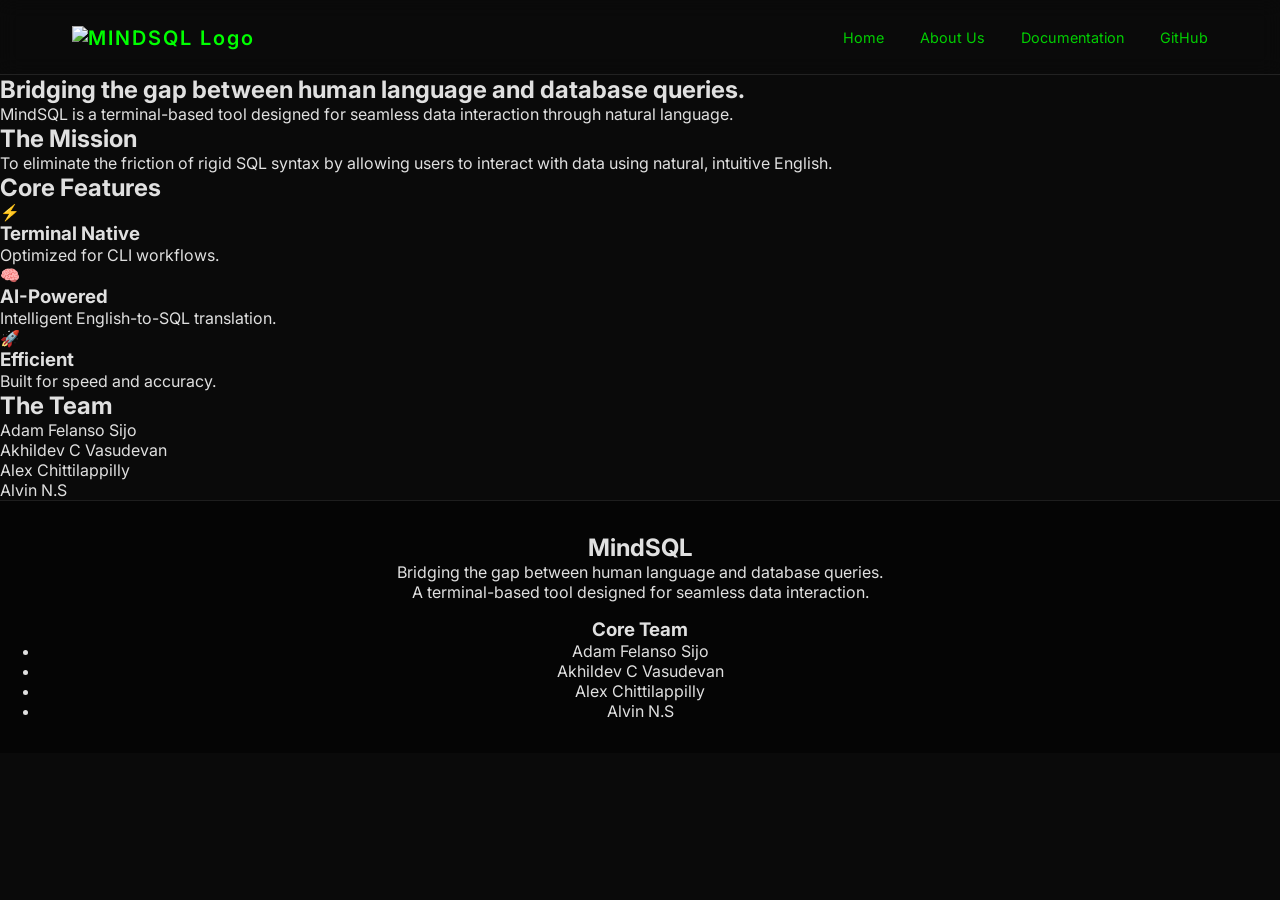
==== about.html @ 9729af62 "added new about section" ====
<!DOCTYPE html>
<html lang="en">

<head>
    <meta charset="UTF-8">
    <meta name="viewport" content="width=device-width, initial-scale=1.0">
    <title>About Us | MINDSQL</title>
    <meta name="description" content="Learn about MindSQL, the terminal-based tool designed for seamless data interaction.">
    <link rel="stylesheet" href="styles.css">
    <link href="https://fonts.googleapis.com/css2?family=Inter:wght@400;600;700&family=JetBrains+Mono:wght@400;600&display=swap"
        rel="stylesheet">
</head>

<body>
    <header class="navbar">
        <div class="nav-container">
            <a href="/" class="logo" style="text-decoration: none;">
                <img src="assets/3.png" alt="MINDSQL Logo" style="max-height: 40px; width: auto; vertical-align: middle;">
            </a>
            <nav class="nav-links">
                <a href="index.html">Home</a>
                <a href="about.html" class="active">About Us</a>
                <a href="index.html#docs">Documentation</a>
                <a href="#github">GitHub</a>
            </nav>
        </div>
    </header>

    <main class="about-page">
        <!-- Hero Section -->
        <section class="about-hero">
            <div class="container border-glow">
                <h1 class="hero-heading">Bridging the gap between <span class="highlight">human language</span> and database queries.</h1>
                <p class="hero-subtitle font-mono">
                    MindSQL is a terminal-based tool designed for seamless data interaction through natural language.
                </p>
            </div>
        </section>

        <!-- Mission Section -->
        <section class="mission-section">
            <div class="container container-sm">
                <div class="glass-card mission-card anim-delay-1">
                    <h2>The Mission</h2>
                    <p class="font-mono">
                        To eliminate the friction of rigid SQL syntax by allowing users to interact with data using natural, intuitive English.
                    </p>
                </div>
            </div>
        </section>

        <!-- Core Features Section -->
        <section class="features-section">
            <div class="container">
                <h2 class="section-title anim-delay-1">Core Features</h2>
                <div class="features-grid">
                    <div class="glass-card feature-item anim-delay-2">
                        <div class="feature-icon">⚡</div>
                        <h3>Terminal Native</h3>
                        <p class="font-mono">Optimized for CLI workflows.</p>
                    </div>
                    <div class="glass-card feature-item anim-delay-3">
                        <div class="feature-icon">🧠</div>
                        <h3>AI-Powered</h3>
                        <p class="font-mono">Intelligent English-to-SQL translation.</p>
                    </div>
                    <div class="glass-card feature-item anim-delay-4">
                        <div class="feature-icon">🚀</div>
                        <h3>Efficient</h3>
                        <p class="font-mono">Built for speed and accuracy.</p>
                    </div>
                </div>
            </div>
        </section>

        <!-- The Team Section -->
        <section class="team-section anim-delay-4">
            <div class="container container-sm">
                <h2 class="section-title text-center">The Team</h2>
                <div class="team-roster">
                    <div class="team-member">Adam Felanso Sijo</div>
                    <div class="team-member">Akhildev C Vasudevan</div>
                    <div class="team-member">Alex Chittilappilly</div>
                    <div class="team-member">Alvin N.S</div>
                </div>
            </div>
        </section>
    </main>

    <footer class="footer">
        <div class="footer-content">
            <div class="footer-brand">
                <h2 class="footer-logo">Mind<span class="text-blue">SQL</span></h2>
                <p class="footer-desc">
                    Bridging the gap between human language and database queries.<br>
                    A terminal-based tool designed for seamless data interaction.
                </p>
            </div>
            
            <div class="footer-team">
                <h3 class="team-heading">Core Team</h3>
                <ul class="team-list">
                    <li>Adam Felanso Sijo</li>
                    <li>Akhildev C Vasudevan</li>
                    <li>Alex Chittilappilly</li>
                    <li>Alvin N.S</li>
                </ul>
            </div>
        </div>
    </footer>
</body>

</html>
---- styles.css ----
:root {
    --bg-color: #0a0a0a;
    --term-bg: #000000;
    --accent-green: #00ff00;
    --text-main: #e0e0e0;
    --text-muted: #888888;
    --nav-border: rgba(255, 255, 255, 0.1);
    --font-sans: 'Inter', sans-serif;
    --font-mono: 'Fira Code', monospace;
}

* {
    margin: 0;
    padding: 0;
    box-sizing: border-box;
}

body {
    background-color: var(--bg-color);
    color: var(--text-main);
    font-family: var(--font-sans);
    display: flex;
    flex-direction: column;
    min-height: 100vh;
}

/* Navbar */
.navbar {
    border-bottom: 1px solid var(--nav-border);
    background: rgba(10, 10, 10, 0.8);
    backdrop-filter: blur(10px);
    position: sticky;
    top: 0;
    z-index: 100;
}

.nav-container {
    max-width: 1200px;
    margin: 0 auto;
    padding: 1.5rem 2rem;
    display: flex;
    justify-content: space-between;
    align-items: center;
}

.logo {
    font-weight: 600;
    font-size: 1.25rem;
    letter-spacing: 2px;
    color: var(--accent-green);
}

.nav-links a {
    color: var(--accent-green);
    text-decoration: none;
    margin-left: 2rem;
    font-size: 0.9rem;
    transition: color 0.3s ease;
    opacity: 0.8;
}

.nav-links a:hover {
    color: var(--accent-green);
    opacity: 1;
}

/* Hero & Terminal */
.hero {
    flex: 1;
    display: flex;
    justify-content: center;
    align-items: center;
    padding: 4rem 2rem;
}

.terminal-container {
    background-color: var(--term-bg);
    width: 100%;
    max-width: 900px;
    border-radius: 10px;
    box-shadow: 0 20px 50px rgba(0, 0, 0, 0.5), 0 0 0 1px var(--nav-border);
    overflow: hidden;
    display: flex;
    flex-direction: column;
    height: 600px;
}

.terminal-header {
    background-color: #1a1a1a;
    padding: 10px 15px;
    display: flex;
    gap: 8px;
    border-bottom: 1px solid #333;
}

.dot {
    width: 12px;
    height: 12px;
    border-radius: 50%;
}

.dot.red {
    background-color: #ff5f56;
}

.dot.yellow {
    background-color: #ffbd2e;
}

.dot.green {
    background-color: #27c93f;
}

.terminal-body {
    padding: 2rem;
    font-family: var(--font-mono);
    font-size: 0.9rem;
    color: var(--accent-green);
    overflow-y: auto;
    flex: 1;
    display: flex;
    flex-direction: column;
}

.ascii-art {
    color: var(--accent-green);
    margin-bottom: 2rem;
    font-weight: bold;
    text-shadow: 0 0 5px rgba(0, 255, 0, 0.3);
}

.terminal-output {
    flex: 1;
}

.terminal-output p {
    margin-bottom: 0.5rem;
    line-height: 1.5;
}

.terminal-output .accent {
    color: #fff;
    font-weight: bold;
}

.terminal-output .success {
    color: var(--accent-green);
    font-weight: bold;
    text-shadow: 0 0 8px rgba(0, 255, 0, 0.8);
}

.terminal-output .system {
    color: #888;
}

.terminal-input-line {
    display: flex;
    align-items: center;
    margin-top: 1rem;
}

.prompt {
    color: var(--accent-green);
    margin-right: 10px;
    white-space: nowrap;
}

#terminal-input {
    background: transparent;
    border: none;
    color: var(--text-main);
    font-family: var(--font-mono);
    font-size: 0.9rem;
    flex: 1;
    outline: none;
    width: 100%;
}

/* Footer */
.footer {
    border-top: 1px solid var(--nav-border);
    padding: 2rem;
    text-align: center;
    background: #050505;
}

.footer-content {
    max-width: 1200px;
    margin: 0 auto;
    display: flex;
    flex-direction: column;
    gap: 1rem;
}

.footer-content a {
    color: var(--text-muted);
    text-decoration: none;
    transition: color 0.3s ease;
}

.footer-content a:hover {
    color: var(--text-main);
}

.social-links {
    display: flex;
    justify-content: center;
    gap: 2rem;
}

.copyright {
    color: var(--text-muted);
    font-size: 0.8rem;
    margin-top: 1rem;
}

/* Animations */
@keyframes fadeIn {
    from {
        opacity: 0;
        transform: translateY(5px);
    }

    to {
        opacity: 1;
        transform: translateY(0);
    }
}

.fade-in {
    animation: fadeIn 0.3s ease forwards;
}

/* Scrollbar styling for terminal */
.terminal-body::-webkit-scrollbar {
    width: 8px;
}

.terminal-body::-webkit-scrollbar-track {
    background: rgba(0, 0, 0, 0.3);
}

.terminal-body::-webkit-scrollbar-thumb {
    background: #333;
    border-radius: 4px;
}

.terminal-body::-webkit-scrollbar-thumb:hover {
    background: #555;
}
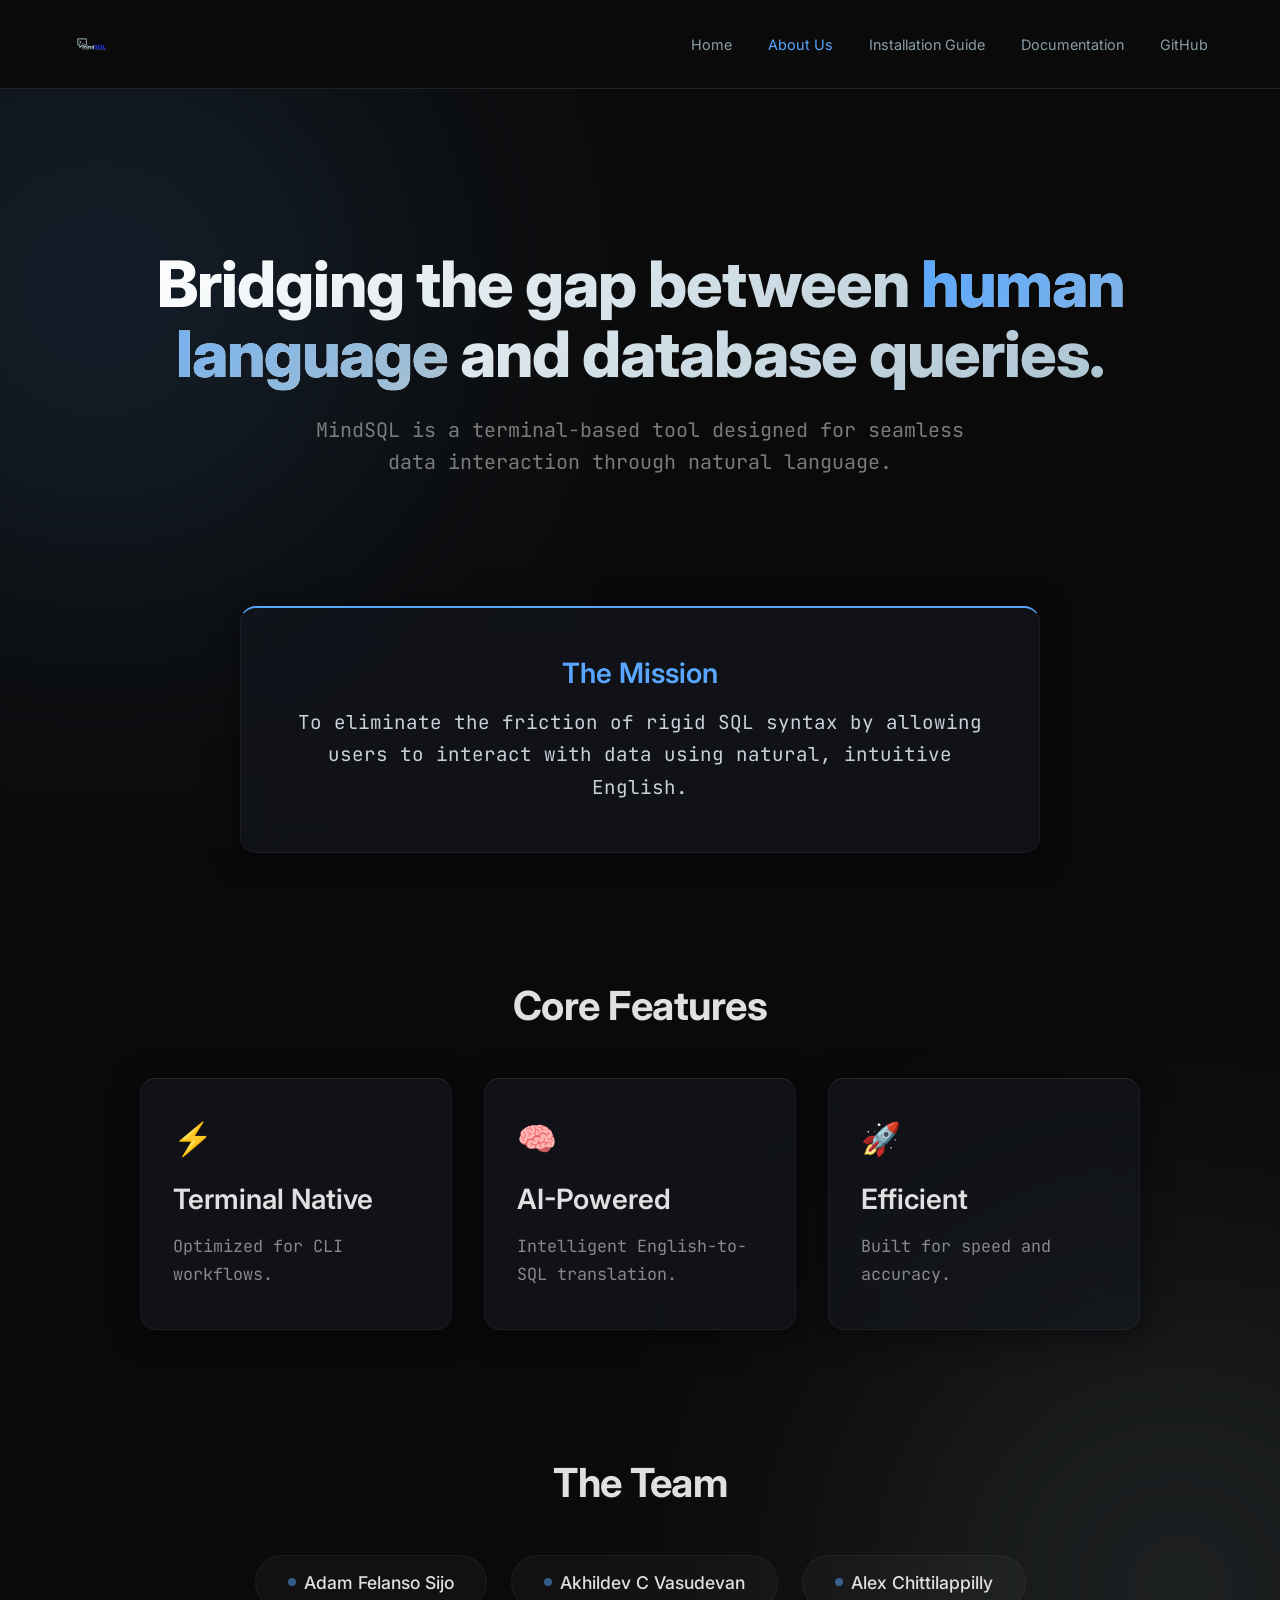
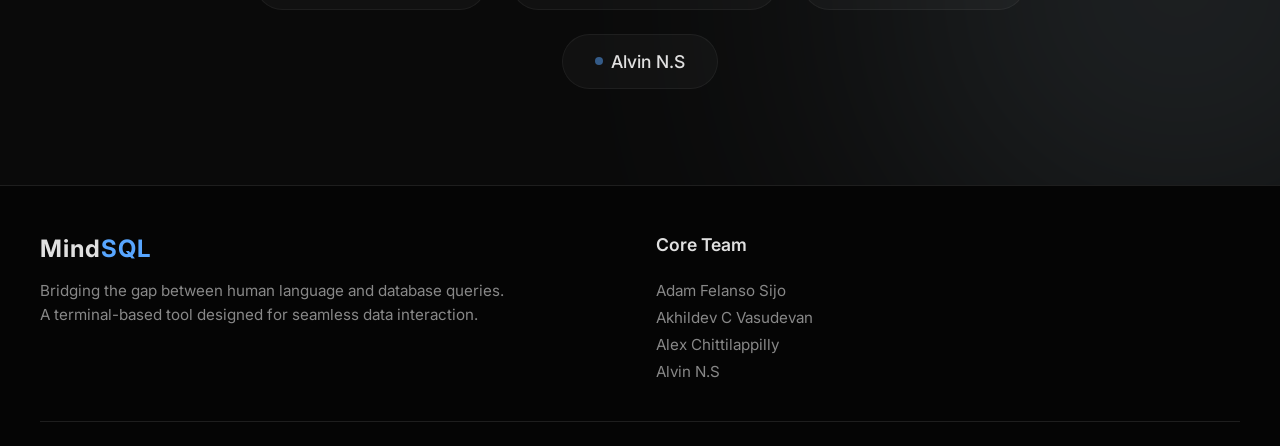
==== commit b4e96da6: "added installtion guide" ====
--- a/about.html
+++ b/about.html
@@ -20,6 +20,7 @@
             <nav class="nav-links">
                 <a href="index.html">Home</a>
                 <a href="about.html" class="active">About Us</a>
+                <a href="installation.html">Installation Guide</a>
                 <a href="index.html#docs">Documentation</a>
                 <a href="#github">GitHub</a>
             </nav>
--- a/styles.css
+++ b/styles.css
@@ -1,12 +1,13 @@
 :root {
     --bg-color: #0a0a0a;
     --term-bg: #000000;
-    --accent-green: #00ff00;
+    --accent-color: #58a6ff;
+    --accent-light: #a9c2d0;
     --text-main: #e0e0e0;
     --text-muted: #888888;
     --nav-border: rgba(255, 255, 255, 0.1);
     --font-sans: 'Inter', sans-serif;
-    --font-mono: 'Fira Code', monospace;
+    --font-mono: 'JetBrains Mono', 'Fira Code', monospace;
 }
 
 * {
@@ -44,14 +45,12 @@
 }
 
 .logo {
-    font-weight: 600;
-    font-size: 1.25rem;
-    letter-spacing: 2px;
-    color: var(--accent-green);
+    display: flex;
+    align-items: center;
 }
 
 .nav-links a {
-    color: var(--accent-green);
+    color: var(--accent-light);
     text-decoration: none;
     margin-left: 2rem;
     font-size: 0.9rem;
@@ -59,8 +58,9 @@
     opacity: 0.8;
 }
 
-.nav-links a:hover {
-    color: var(--accent-green);
+.nav-links a:hover,
+.nav-links a.active {
+    color: var(--accent-color);
     opacity: 1;
 }
 
@@ -115,7 +115,7 @@
     padding: 2rem;
     font-family: var(--font-mono);
     font-size: 0.9rem;
-    color: var(--accent-green);
+    color: #ffffff;
     overflow-y: auto;
     flex: 1;
     display: flex;
@@ -123,10 +123,10 @@
 }
 
 .ascii-art {
-    color: var(--accent-green);
+    color: var(--accent-color);
     margin-bottom: 2rem;
     font-weight: bold;
-    text-shadow: 0 0 5px rgba(0, 255, 0, 0.3);
+    text-shadow: 0 0 5px rgba(37, 99, 235, 0.3);
 }
 
 .terminal-output {
@@ -144,9 +144,9 @@
 }
 
 .terminal-output .success {
-    color: var(--accent-green);
+    color: var(--accent-color);
     font-weight: bold;
-    text-shadow: 0 0 8px rgba(0, 255, 0, 0.8);
+    text-shadow: 0 0 8px rgba(37, 99, 235, 0.8);
 }
 
 .terminal-output .system {
@@ -160,7 +160,7 @@
 }
 
 .prompt {
-    color: var(--accent-green);
+    color: var(--accent-color);
     margin-right: 10px;
     white-space: nowrap;
 }
@@ -179,8 +179,7 @@
 /* Footer */
 .footer {
     border-top: 1px solid var(--nav-border);
-    padding: 2rem;
-    text-align: center;
+    padding: 3rem 2rem 1.5rem;
     background: #050505;
 }
 
@@ -188,30 +187,339 @@
     max-width: 1200px;
     margin: 0 auto;
     display: flex;
+    justify-content: space-between;
+    align-items: flex-start;
+    flex-wrap: wrap;
+    gap: 2rem;
+    padding-bottom: 2rem;
+    border-bottom: 1px solid var(--nav-border);
+}
+
+.footer-brand {
+    flex: 1;
+    min-width: 300px;
+}
+
+.footer-logo {
+    font-size: 1.5rem;
+    font-weight: 700;
+    color: var(--text-main);
+    margin-bottom: 1rem;
+    letter-spacing: 1px;
+}
+
+.text-blue {
+    color: var(--accent-color);
+}
+
+.footer-desc {
+    color: var(--text-muted);
+    font-size: 0.95rem;
+    line-height: 1.6;
+}
+
+.footer-team {
+    flex: 1;
+    min-width: 200px;
+}
+
+.team-heading {
+    color: var(--text-main);
+    font-size: 1.1rem;
+    margin-bottom: 1rem;
+    font-weight: 600;
+}
+
+.team-list {
+    list-style-type: none;
+    padding: 0;
+    margin: 0;
+}
+
+.team-list li {
+    color: var(--text-muted);
+    font-size: 0.95rem;
+    margin-bottom: 0.5rem;
+}
+
+/* footer team member*/
+.team-list {
+    list-style-type: none;
+    /* Removes the dots on the left */
+    padding: 0;
+    margin: 10px 0 0 0;
+    display: inline-block;
+    /* Helps center the block */
+    text-align: left;
+    /* Keep names left-aligned relative to each other */
+}
+
+/* --- About Us Page Styles (Premium Redesign) --- */
+
+/* Page Setup & Background Effects */
+.about-page {
+    flex: 1;
+    display: flex;
     flex-direction: column;
-    gap: 1rem;
-}
-
-.footer-content a {
+    padding: 6rem 2rem;
+    gap: 8rem;
+    position: relative;
+    overflow: hidden;
+}
+
+/* Subtle background glowing orbs */
+.about-page::before,
+.about-page::after {
+    content: '';
+    position: absolute;
+    width: 600px;
+    height: 600px;
+    border-radius: 50%;
+    filter: blur(150px);
+    z-index: -1;
+    opacity: 0.15;
+    pointer-events: none;
+}
+
+.about-page::before {
+    top: -100px;
+    left: -200px;
+    background: var(--accent-color);
+}
+
+.about-page::after {
+    bottom: -100px;
+    right: -200px;
+    background: #a9c2d0;
+}
+
+.container {
+    max-width: 1000px;
+    margin: 0 auto;
+    width: 100%;
+    position: relative;
+    z-index: 1;
+}
+
+.container-sm {
+    max-width: 800px;
+}
+
+.font-mono {
+    font-family: 'JetBrains Mono', var(--font-mono);
+}
+
+.section-title {
+    font-size: 2.5rem;
+    font-weight: 700;
+    color: var(--text-main);
+    margin-bottom: 3rem;
+    text-align: center;
+    letter-spacing: -0.5px;
+}
+
+.text-center {
+    text-align: center;
+}
+
+/* Hero Section */
+.about-hero {
+    text-align: center;
+    padding-top: 4rem;
+    animation: fadeInUp 0.8s cubic-bezier(0.16, 1, 0.3, 1) forwards;
+}
+
+.hero-heading {
+    font-size: 4rem;
+    font-weight: 800;
+    line-height: 1.1;
+    margin-bottom: 1.5rem;
+    letter-spacing: -1px;
+    /* Gradient Text */
+    background: linear-gradient(135deg, #ffffff 0%, #a9c2d0 100%);
+    -webkit-background-clip: text;
+    -webkit-text-fill-color: transparent;
+    background-clip: text;
+}
+
+.hero-heading .highlight {
+    background: linear-gradient(135deg, var(--accent-color) 0%, #a9c2d0 100%);
+    -webkit-background-clip: text;
+    -webkit-text-fill-color: transparent;
+    background-clip: text;
+}
+
+.hero-subtitle {
+    font-size: 1.25rem;
     color: var(--text-muted);
-    text-decoration: none;
-    transition: color 0.3s ease;
-}
-
-.footer-content a:hover {
-    color: var(--text-main);
-}
-
-.social-links {
-    display: flex;
+    line-height: 1.6;
+    max-width: 700px;
+    margin: 0 auto;
+    opacity: 0.9;
+}
+
+/* Glassmorphism Card Styling (Mission & Features) */
+.glass-card {
+    background: rgba(20, 24, 32, 0.6);
+    backdrop-filter: blur(16px);
+    -webkit-backdrop-filter: blur(16px);
+    border: 1px solid rgba(255, 255, 255, 0.05);
+    border-top: 1px solid rgba(255, 255, 255, 0.1);
+    border-radius: 16px;
+    padding: 3rem;
+    box-shadow: 0 4px 30px rgba(0, 0, 0, 0.5);
+    transition: transform 0.3s cubic-bezier(0.16, 1, 0.3, 1), box-shadow 0.3s ease, border-color 0.3s ease;
+    animation: fadeInUp 0.8s cubic-bezier(0.16, 1, 0.3, 1) forwards;
+    opacity: 0;
+}
+
+.glass-card:hover {
+    transform: translateY(-5px);
+    box-shadow: 0 10px 40px rgba(0, 0, 0, 0.8), 0 0 20px rgba(88, 166, 255, 0.1);
+    border-color: rgba(88, 166, 255, 0.3);
+}
+
+.glass-card h2,
+.glass-card h3 {
+    color: var(--text-main);
+    margin-bottom: 1rem;
+    font-size: 1.75rem;
+    font-weight: 600;
+}
+
+.glass-card p {
+    color: var(--text-muted);
+    line-height: 1.7;
+    font-size: 1.05rem;
+}
+
+/* Mission Section Specific */
+.mission-card {
+    text-align: center;
+    border-top: 2px solid var(--accent-color);
+}
+
+.mission-card h2 {
+    color: var(--accent-color);
+}
+
+.mission-card p {
+    font-size: 1.2rem;
+    color: #c9d1d9;
+}
+
+/* Features Grid */
+.features-grid {
+    display: grid;
+    grid-template-columns: repeat(auto-fit, minmax(280px, 1fr));
+    gap: 2rem;
+}
+
+.feature-item {
+    padding: 2.5rem 2rem;
+}
+
+.feature-icon {
+    font-size: 2rem;
+    margin-bottom: 1.5rem;
+    color: var(--accent-color);
+    display: inline-block;
+}
+
+/* Team Section */
+.team-section {
+    animation: fadeInUp 0.8s cubic-bezier(0.16, 1, 0.3, 1) forwards;
+    opacity: 0;
+}
+
+.team-roster {
+    display: flex;
+    flex-wrap: wrap;
     justify-content: center;
-    gap: 2rem;
+    gap: 1.5rem;
+}
+
+.team-member {
+    background: rgba(255, 255, 255, 0.03);
+    border: 1px solid rgba(255, 255, 255, 0.05);
+    padding: 1rem 2rem;
+    border-radius: 50px;
+    font-size: 1.1rem;
+    font-weight: 500;
+    color: var(--text-main);
+    transition: all 0.3s ease;
+    display: flex;
+    align-items: center;
+    gap: 0.5rem;
+}
+
+.team-member::before {
+    content: '';
+    display: inline-block;
+    width: 8px;
+    height: 8px;
+    border-radius: 50%;
+    background-color: var(--accent-color);
+    opacity: 0.5;
+    transition: opacity 0.3s ease;
+}
+
+.team-member:hover {
+    background: rgba(88, 166, 255, 0.1);
+    border-color: rgba(88, 166, 255, 0.3);
+    color: white;
+    transform: translateY(-2px);
+}
+
+.team-member:hover::before {
+    opacity: 1;
+    box-shadow: 0 0 10px var(--accent-color);
+}
+
+/* Advanced Animations */
+@keyframes fadeInUp {
+    from {
+        opacity: 0;
+        transform: translateY(30px);
+    }
+    to {
+        opacity: 1;
+        transform: translateY(0);
+    }
+}
+
+/* Staggering Animations for Cards */
+.anim-delay-1 { animation-delay: 0.1s; }
+.anim-delay-2 { animation-delay: 0.2s; }
+.anim-delay-3 { animation-delay: 0.3s; }
+.anim-delay-4 { animation-delay: 0.4s; }
+
+/* Responsive Overrides for About Page */
+@media (max-width: 768px) {
+    .about-page {
+        gap: 5rem;
+        padding: 4rem 1.5rem;
+    }
+    
+    .hero-heading {
+        font-size: 2.5rem;
+    }
+    
+    .glass-card {
+        padding: 2rem;
+    }
+}
+
+.footer-bottom {
+    max-width: 1200px;
+    margin: 0 auto;
+    padding-top: 1.5rem;
+    text-align: center;
 }
 
 .copyright {
     color: var(--text-muted);
-    font-size: 0.8rem;
-    margin-top: 1rem;
+    font-size: 0.85rem;
 }
 
 /* Animations */
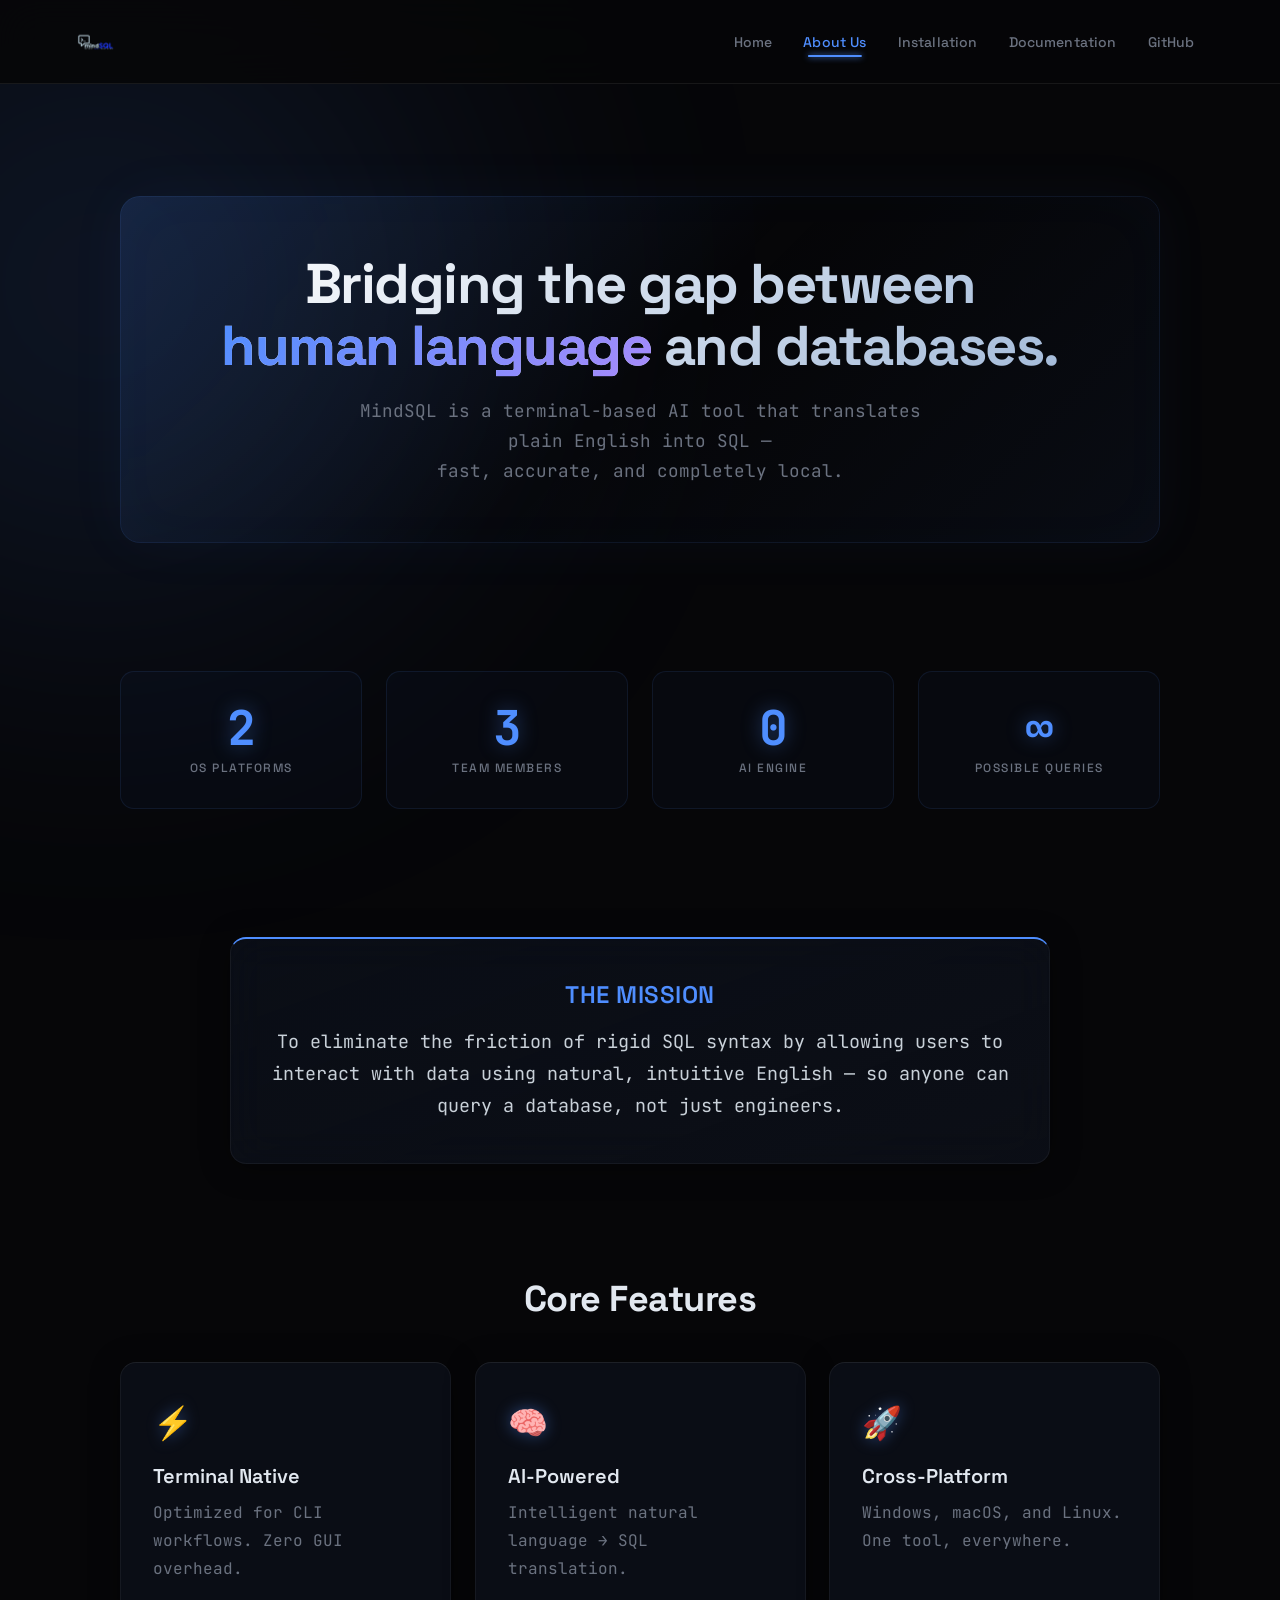
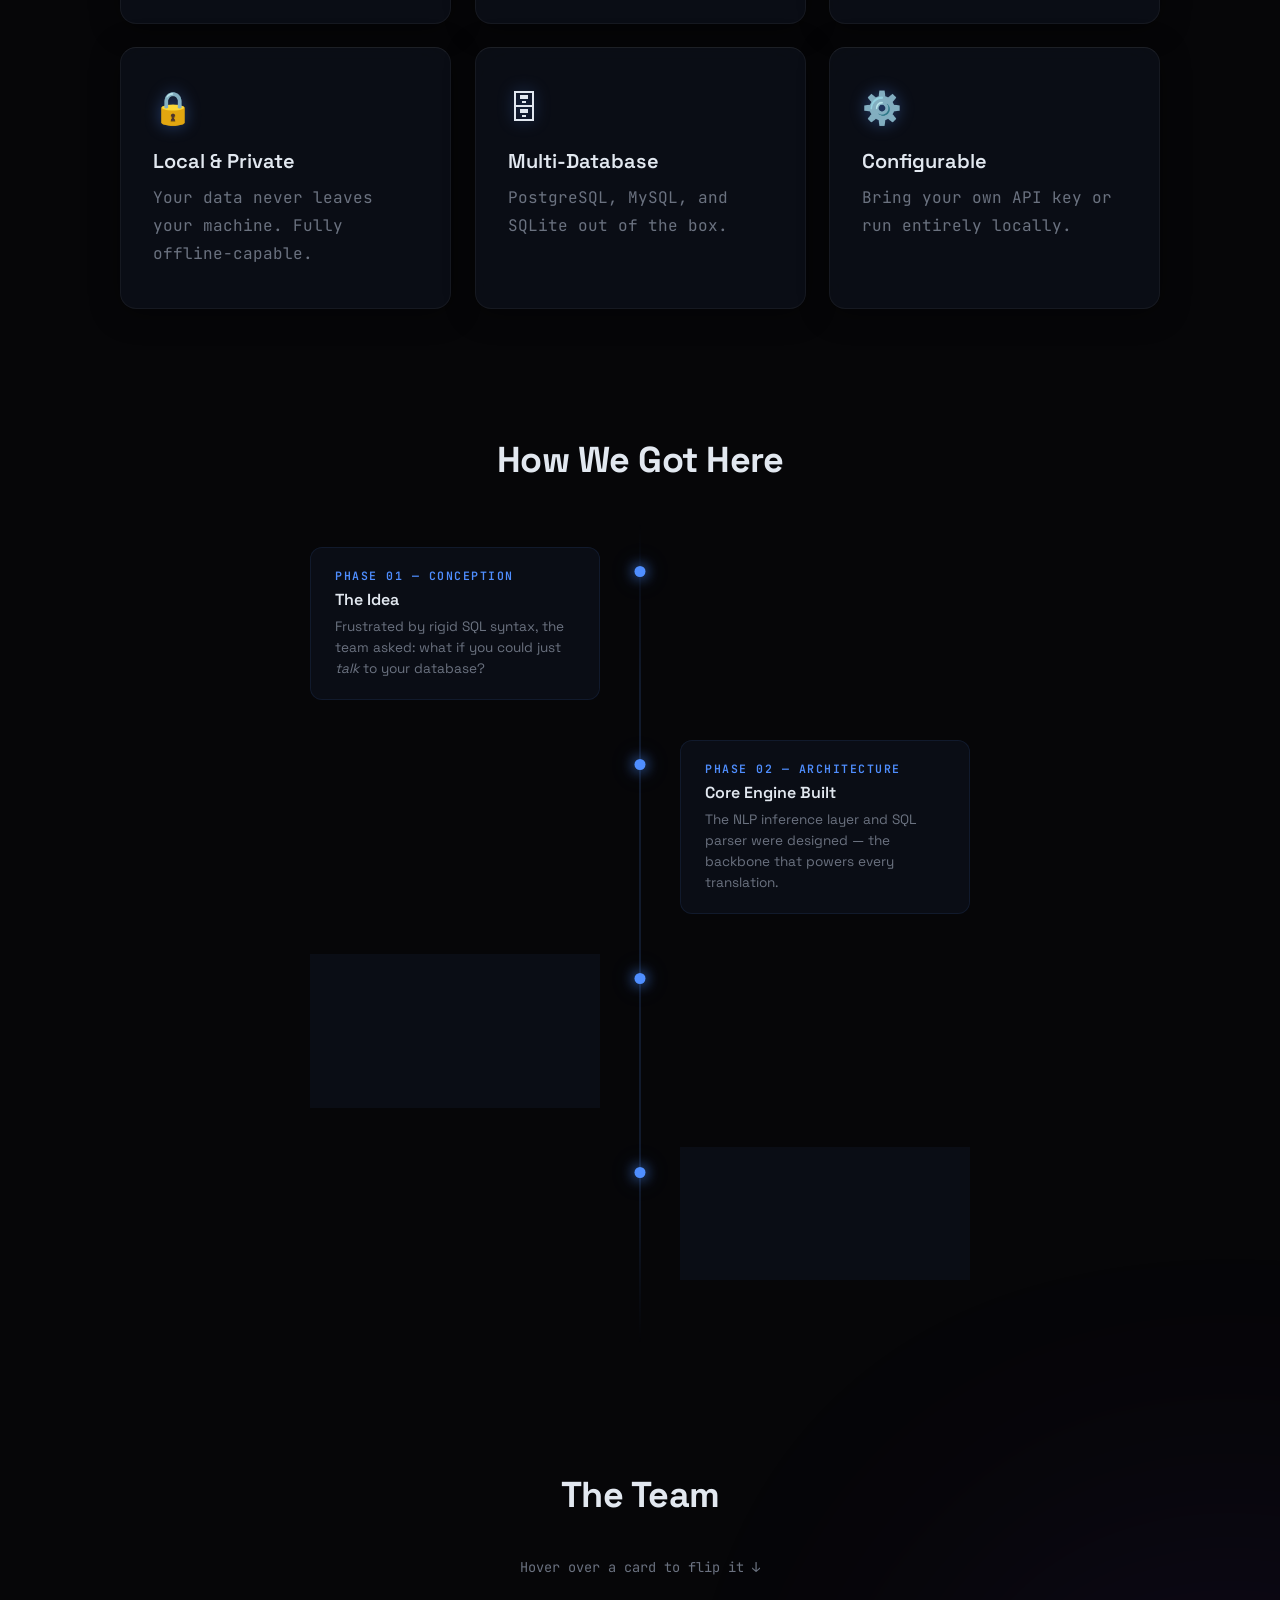
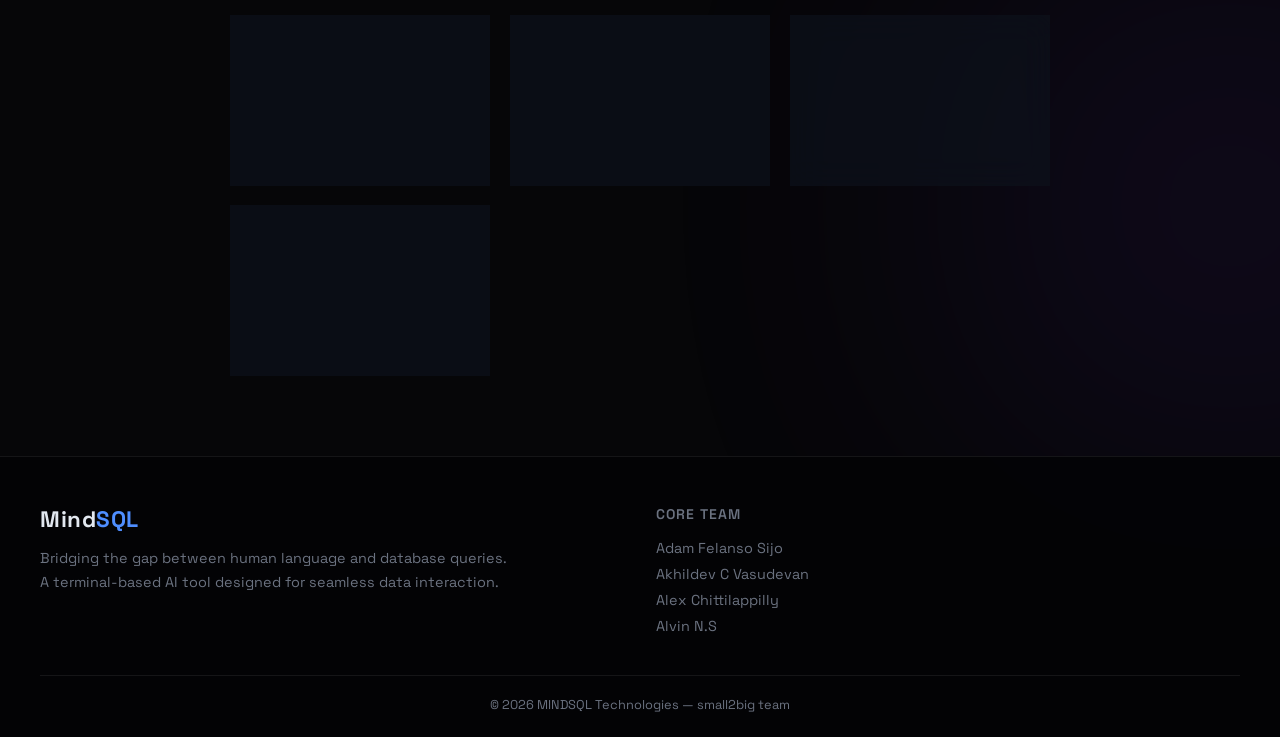
==== commit 14994be4: "Merge branch 'main' of https://github.com/Felanso-777/Mindsql-website" ====
--- a/about.html
+++ b/about.html
@@ -1,26 +1,24 @@
 <!DOCTYPE html>
 <html lang="en">
-
 <head>
     <meta charset="UTF-8">
     <meta name="viewport" content="width=device-width, initial-scale=1.0">
     <title>About Us | MINDSQL</title>
-    <meta name="description" content="Learn about MindSQL, the terminal-based tool designed for seamless data interaction.">
+    <meta name="description" content="Learn about MindSQL — the terminal-based AI tool for seamless data interaction.">
     <link rel="stylesheet" href="styles.css">
-    <link href="https://fonts.googleapis.com/css2?family=Inter:wght@400;600;700&family=JetBrains+Mono:wght@400;600&display=swap"
-        rel="stylesheet">
+    <link href="https://fonts.googleapis.com/css2?family=Space+Grotesk:wght@400;500;600;700;800&family=JetBrains+Mono:wght@400;500;600&display=swap" rel="stylesheet">
 </head>
-
 <body>
+
     <header class="navbar">
         <div class="nav-container">
-            <a href="/" class="logo" style="text-decoration: none;">
-                <img src="assets/3.png" alt="MINDSQL Logo" style="max-height: 40px; width: auto; vertical-align: middle;">
+            <a href="index.html" class="logo" style="text-decoration:none">
+                <img src="assets/3.png" alt="MINDSQL Logo" style="max-height:48px;width:auto;vertical-align:middle">
             </a>
             <nav class="nav-links">
                 <a href="index.html">Home</a>
                 <a href="about.html" class="active">About Us</a>
-                <a href="installation.html">Installation Guide</a>
+                <a href="installation.html">Installation</a>
                 <a href="index.html#docs">Documentation</a>
                 <a href="#github">GitHub</a>
             </nav>
@@ -28,64 +26,220 @@
     </header>
 
     <main class="about-page">
-        <!-- Hero Section -->
+
+        <!-- ── Hero ─────────────────────────────────── -->
         <section class="about-hero">
             <div class="container border-glow">
-                <h1 class="hero-heading">Bridging the gap between <span class="highlight">human language</span> and database queries.</h1>
+                <h1 class="hero-heading">
+                    Bridging the gap between<br>
+                    <span class="highlight">human language</span> and databases.
+                </h1>
                 <p class="hero-subtitle font-mono">
-                    MindSQL is a terminal-based tool designed for seamless data interaction through natural language.
+                    MindSQL is a terminal-based AI tool that translates plain English into SQL —<br>
+                    fast, accurate, and completely local.
                 </p>
             </div>
         </section>
 
-        <!-- Mission Section -->
+        <!-- ── Stats ─────────────────────────────────── -->
+        <section class="stats-section">
+            <div class="container">
+                <div class="stats-grid">
+                    <div class="stat-item">
+                        <div class="stat-number" data-target="3">0</div>
+                        <div class="stat-label">OS Platforms</div>
+                    </div>
+                    <div class="stat-item">
+                        <div class="stat-number" data-target="4">0</div>
+                        <div class="stat-label">Team Members</div>
+                    </div>
+                    <div class="stat-item">
+                        <div class="stat-number" data-target="1">0</div>
+                        <div class="stat-label">AI Engine</div>
+                    </div>
+                    <div class="stat-item">
+                        <div class="stat-number" data-target="inf">∞</div>
+                        <div class="stat-label">Possible Queries</div>
+                    </div>
+                </div>
+            </div>
+        </section>
+
+        <!-- ── Mission ───────────────────────────────── -->
         <section class="mission-section">
             <div class="container container-sm">
-                <div class="glass-card mission-card anim-delay-1">
+                <div class="glass-card mission-card">
                     <h2>The Mission</h2>
                     <p class="font-mono">
-                        To eliminate the friction of rigid SQL syntax by allowing users to interact with data using natural, intuitive English.
+                        To eliminate the friction of rigid SQL syntax by allowing users to interact with data
+                        using natural, intuitive English — so anyone can query a database, not just engineers.
                     </p>
                 </div>
             </div>
         </section>
 
-        <!-- Core Features Section -->
+        <!-- ── Core Features ─────────────────────────── -->
         <section class="features-section">
             <div class="container">
-                <h2 class="section-title anim-delay-1">Core Features</h2>
+                <h2 class="section-title">Core Features</h2>
                 <div class="features-grid">
-                    <div class="glass-card feature-item anim-delay-2">
-                        <div class="feature-icon">⚡</div>
+                    <div class="glass-card feature-item">
+                        <span class="feature-icon">⚡</span>
                         <h3>Terminal Native</h3>
-                        <p class="font-mono">Optimized for CLI workflows.</p>
-                    </div>
-                    <div class="glass-card feature-item anim-delay-3">
-                        <div class="feature-icon">🧠</div>
+                        <p class="font-mono">Optimized for CLI workflows. Zero GUI overhead.</p>
+                    </div>
+                    <div class="glass-card feature-item">
+                        <span class="feature-icon">🧠</span>
                         <h3>AI-Powered</h3>
-                        <p class="font-mono">Intelligent English-to-SQL translation.</p>
-                    </div>
-                    <div class="glass-card feature-item anim-delay-4">
-                        <div class="feature-icon">🚀</div>
-                        <h3>Efficient</h3>
-                        <p class="font-mono">Built for speed and accuracy.</p>
-                    </div>
-                </div>
-            </div>
-        </section>
-
-        <!-- The Team Section -->
-        <section class="team-section anim-delay-4">
+                        <p class="font-mono">Intelligent natural language → SQL translation.</p>
+                    </div>
+                    <div class="glass-card feature-item">
+                        <span class="feature-icon">🚀</span>
+                        <h3>Cross-Platform</h3>
+                        <p class="font-mono">Windows, macOS, and Linux. One tool, everywhere.</p>
+                    </div>
+                    <div class="glass-card feature-item">
+                        <span class="feature-icon">🔒</span>
+                        <h3>Local &amp; Private</h3>
+                        <p class="font-mono">Your data never leaves your machine. Fully offline-capable.</p>
+                    </div>
+                    <div class="glass-card feature-item">
+                        <span class="feature-icon">🗄</span>
+                        <h3>Multi-Database</h3>
+                        <p class="font-mono">PostgreSQL, MySQL, and SQLite out of the box.</p>
+                    </div>
+                    <div class="glass-card feature-item">
+                        <span class="feature-icon">⚙️</span>
+                        <h3>Configurable</h3>
+                        <p class="font-mono">Bring your own API key or run entirely locally.</p>
+                    </div>
+                </div>
+            </div>
+        </section>
+
+        <!-- ── Timeline ──────────────────────────────── -->
+        <section class="timeline-section">
+            <div class="container">
+                <h2 class="section-title">How We Got Here</h2>
+                <div class="timeline">
+
+                    <div class="timeline-item">
+                        <div class="timeline-dot"></div>
+                        <div class="timeline-content">
+                            <div class="timeline-tag">Phase 01 — Conception</div>
+                            <h4>The Idea</h4>
+                            <p>Frustrated by rigid SQL syntax, the team asked: what if you could just <em>talk</em> to your database?</p>
+                        </div>
+                    </div>
+
+                    <div class="timeline-item">
+                        <div class="timeline-dot"></div>
+                        <div class="timeline-content">
+                            <div class="timeline-tag">Phase 02 — Architecture</div>
+                            <h4>Core Engine Built</h4>
+                            <p>The NLP inference layer and SQL parser were designed — the backbone that powers every translation.</p>
+                        </div>
+                    </div>
+
+                    <div class="timeline-item">
+                        <div class="timeline-dot"></div>
+                        <div class="timeline-content">
+                            <div class="timeline-tag">Phase 03 — Expansion</div>
+                            <h4>Multi-Platform Support</h4>
+                            <p>Builds shipped for Windows, macOS, and Linux. One codebase, three platforms, zero compromise.</p>
+                        </div>
+                    </div>
+
+                    <div class="timeline-item">
+                        <div class="timeline-dot"></div>
+                        <div class="timeline-content">
+                            <div class="timeline-tag">Phase 04 — Launch</div>
+                            <h4>v1.0.0 Released</h4>
+                            <p>MindSQL shipped to the world. The query whisperer is now in the wild.</p>
+                        </div>
+                    </div>
+
+                </div>
+            </div>
+        </section>
+
+        <!-- ── Team ──────────────────────────────────── -->
+        <section class="team-section">
             <div class="container container-sm">
                 <h2 class="section-title text-center">The Team</h2>
+                <p style="text-align:center;color:var(--text-muted);font-family:var(--font-mono);font-size:0.85rem;margin-bottom:2.5rem">
+                    Hover over a card to flip it ↓
+                </p>
                 <div class="team-roster">
-                    <div class="team-member">Adam Felanso Sijo</div>
-                    <div class="team-member">Akhildev C Vasudevan</div>
-                    <div class="team-member">Alex Chittilappilly</div>
-                    <div class="team-member">Alvin N.S</div>
-                </div>
-            </div>
-        </section>
+
+                    <!-- Adam -->
+                    <div class="team-card">
+                        <div class="team-card-inner">
+                            <div class="team-card-front">
+                                <div class="tc-avatar">AFS</div>
+                                <div class="tc-name">Adam Felanso Sijo</div>
+                                <div class="tc-dot"></div>
+                                <div class="tc-hint">hover to flip</div>
+                            </div>
+                            <div class="team-card-back">
+                                <div class="tc-role">Lead Developer</div>
+                                <div class="tc-quote">"The architect behind the vision — if it runs, it's his fault."</div>
+                            </div>
+                        </div>
+                    </div>
+
+                    <!-- Akhildev -->
+                    <div class="team-card">
+                        <div class="team-card-inner">
+                            <div class="team-card-front">
+                                <div class="tc-avatar">ACV</div>
+                                <div class="tc-name">Akhildev C Vasudevan</div>
+                                <div class="tc-dot"></div>
+                                <div class="tc-hint">hover to flip</div>
+                            </div>
+                            <div class="team-card-back">
+                                <div class="tc-role">AI Engineer</div>
+                                <div class="tc-quote">"Teaching machines to think in SQL, one prompt at a time."</div>
+                            </div>
+                        </div>
+                    </div>
+
+                    <!-- Alex -->
+                    <div class="team-card">
+                        <div class="team-card-inner">
+                            <div class="team-card-front">
+                                <div class="tc-avatar">AC</div>
+                                <div class="tc-name">Alex Chittilappilly</div>
+                                <div class="tc-dot"></div>
+                                <div class="tc-hint">hover to flip</div>
+                            </div>
+                            <div class="team-card-back">
+                                <div class="tc-role">Backend Developer</div>
+                                <div class="tc-quote">"The query whisperer. If the DB responds, he made it happen."</div>
+                            </div>
+                        </div>
+                    </div>
+
+                    <!-- Alvin -->
+                    <div class="team-card">
+                        <div class="team-card-inner">
+                            <div class="team-card-front">
+                                <div class="tc-avatar">ANS</div>
+                                <div class="tc-name">Alvin N.S</div>
+                                <div class="tc-dot"></div>
+                                <div class="tc-hint">hover to flip</div>
+                            </div>
+                            <div class="team-card-back">
+                                <div class="tc-role">Systems Architect</div>
+                                <div class="tc-quote">"Building on solid foundations — three platforms, zero excuses."</div>
+                            </div>
+                        </div>
+                    </div>
+
+                </div>
+            </div>
+        </section>
+
     </main>
 
     <footer class="footer">
@@ -94,10 +248,9 @@
                 <h2 class="footer-logo">Mind<span class="text-blue">SQL</span></h2>
                 <p class="footer-desc">
                     Bridging the gap between human language and database queries.<br>
-                    A terminal-based tool designed for seamless data interaction.
+                    A terminal-based AI tool designed for seamless data interaction.
                 </p>
             </div>
-            
             <div class="footer-team">
                 <h3 class="team-heading">Core Team</h3>
                 <ul class="team-list">
@@ -108,7 +261,12 @@
                 </ul>
             </div>
         </div>
+        <div class="footer-bottom">
+            <p class="copyright">&copy; 2026 MINDSQL Technologies — small2big team</p>
+        </div>
     </footer>
+
+    <script src="transitions.js"></script>
+    <script src="about-script.js"></script>
 </body>
-
 </html>
--- a/styles.css
+++ b/styles.css
@@ -1,558 +1,1143 @@
-:root {
-    --bg-color: #0a0a0a;
-    --term-bg: #000000;
-    --accent-color: #58a6ff;
-    --accent-light: #a9c2d0;
-    --text-main: #e0e0e0;
-    --text-muted: #888888;
-    --nav-border: rgba(255, 255, 255, 0.1);
-    --font-sans: 'Inter', sans-serif;
-    --font-mono: 'JetBrains Mono', 'Fira Code', monospace;
-}
-
-* {
-    margin: 0;
-    padding: 0;
-    box-sizing: border-box;
-}
-
-body {
-    background-color: var(--bg-color);
-    color: var(--text-main);
-    font-family: var(--font-sans);
-    display: flex;
-    flex-direction: column;
-    min-height: 100vh;
-}
-
-/* Navbar */
-.navbar {
-    border-bottom: 1px solid var(--nav-border);
-    background: rgba(10, 10, 10, 0.8);
-    backdrop-filter: blur(10px);
-    position: sticky;
-    top: 0;
-    z-index: 100;
-}
-
-.nav-container {
-    max-width: 1200px;
-    margin: 0 auto;
-    padding: 1.5rem 2rem;
-    display: flex;
-    justify-content: space-between;
-    align-items: center;
-}
-
-.logo {
-    display: flex;
-    align-items: center;
-}
-
-.nav-links a {
-    color: var(--accent-light);
-    text-decoration: none;
-    margin-left: 2rem;
-    font-size: 0.9rem;
-    transition: color 0.3s ease;
-    opacity: 0.8;
-}
-
-.nav-links a:hover,
-.nav-links a.active {
-    color: var(--accent-color);
-    opacity: 1;
-}
-
-/* Hero & Terminal */
-.hero {
-    flex: 1;
-    display: flex;
-    justify-content: center;
-    align-items: center;
-    padding: 4rem 2rem;
-}
-
-.terminal-container {
-    background-color: var(--term-bg);
-    width: 100%;
-    max-width: 900px;
-    border-radius: 10px;
-    box-shadow: 0 20px 50px rgba(0, 0, 0, 0.5), 0 0 0 1px var(--nav-border);
-    overflow: hidden;
-    display: flex;
-    flex-direction: column;
-    height: 600px;
-}
-
-.terminal-header {
-    background-color: #1a1a1a;
-    padding: 10px 15px;
-    display: flex;
-    gap: 8px;
-    border-bottom: 1px solid #333;
-}
-
-.dot {
-    width: 12px;
-    height: 12px;
-    border-radius: 50%;
-}
-
-.dot.red {
-    background-color: #ff5f56;
-}
-
-.dot.yellow {
-    background-color: #ffbd2e;
-}
-
-.dot.green {
-    background-color: #27c93f;
-}
-
-.terminal-body {
-    padding: 2rem;
-    font-family: var(--font-mono);
-    font-size: 0.9rem;
-    color: #ffffff;
-    overflow-y: auto;
-    flex: 1;
-    display: flex;
-    flex-direction: column;
-}
-
-.ascii-art {
-    color: var(--accent-color);
-    margin-bottom: 2rem;
-    font-weight: bold;
-    text-shadow: 0 0 5px rgba(37, 99, 235, 0.3);
-}
-
-.terminal-output {
-    flex: 1;
-}
-
-.terminal-output p {
-    margin-bottom: 0.5rem;
-    line-height: 1.5;
-}
-
-.terminal-output .accent {
-    color: #fff;
-    font-weight: bold;
-}
-
-.terminal-output .success {
-    color: var(--accent-color);
-    font-weight: bold;
-    text-shadow: 0 0 8px rgba(37, 99, 235, 0.8);
-}
-
-.terminal-output .system {
-    color: #888;
-}
-
-.terminal-input-line {
-    display: flex;
-    align-items: center;
-    margin-top: 1rem;
-}
-
-.prompt {
-    color: var(--accent-color);
-    margin-right: 10px;
-    white-space: nowrap;
-}
-
-#terminal-input {
-    background: transparent;
-    border: none;
-    color: var(--text-main);
-    font-family: var(--font-mono);
-    font-size: 0.9rem;
-    flex: 1;
-    outline: none;
-    width: 100%;
-}
-
-/* Footer */
-.footer {
-    border-top: 1px solid var(--nav-border);
-    padding: 3rem 2rem 1.5rem;
-    background: #050505;
-}
-
-.footer-content {
-    max-width: 1200px;
-    margin: 0 auto;
-    display: flex;
-    justify-content: space-between;
-    align-items: flex-start;
-    flex-wrap: wrap;
-    gap: 2rem;
-    padding-bottom: 2rem;
-    border-bottom: 1px solid var(--nav-border);
-}
-
-.footer-brand {
-    flex: 1;
-    min-width: 300px;
-}
-
-.footer-logo {
-    font-size: 1.5rem;
-    font-weight: 700;
-    color: var(--text-main);
-    margin-bottom: 1rem;
-    letter-spacing: 1px;
-}
-
-.text-blue {
-    color: var(--accent-color);
-}
-
-.footer-desc {
-    color: var(--text-muted);
-    font-size: 0.95rem;
-    line-height: 1.6;
-}
-
-.footer-team {
-    flex: 1;
-    min-width: 200px;
-}
-
-.team-heading {
-    color: var(--text-main);
-    font-size: 1.1rem;
-    margin-bottom: 1rem;
-    font-weight: 600;
-}
-
-.team-list {
-    list-style-type: none;
-    padding: 0;
-    margin: 0;
-}
-
-.team-list li {
-    color: var(--text-muted);
-    font-size: 0.95rem;
-    margin-bottom: 0.5rem;
-}
-
-/* footer team member*/
-.team-list {
-    list-style-type: none;
-    /* Removes the dots on the left */
-    padding: 0;
-    margin: 10px 0 0 0;
-    display: inline-block;
-    /* Helps center the block */
-    text-align: left;
-    /* Keep names left-aligned relative to each other */
-}
-
-/* --- About Us Page Styles (Premium Redesign) --- */
-
-/* Page Setup & Background Effects */
-.about-page {
-    flex: 1;
-    display: flex;
-    flex-direction: column;
-    padding: 6rem 2rem;
-    gap: 8rem;
-    position: relative;
-    overflow: hidden;
-}
-
-/* Subtle background glowing orbs */
-.about-page::before,
-.about-page::after {
-    content: '';
-    position: absolute;
-    width: 600px;
-    height: 600px;
-    border-radius: 50%;
-    filter: blur(150px);
-    z-index: -1;
-    opacity: 0.15;
-    pointer-events: none;
-}
-
-.about-page::before {
-    top: -100px;
-    left: -200px;
-    background: var(--accent-color);
-}
-
-.about-page::after {
-    bottom: -100px;
-    right: -200px;
-    background: #a9c2d0;
-}
-
-.container {
-    max-width: 1000px;
-    margin: 0 auto;
-    width: 100%;
-    position: relative;
-    z-index: 1;
-}
-
-.container-sm {
-    max-width: 800px;
-}
-
-.font-mono {
-    font-family: 'JetBrains Mono', var(--font-mono);
-}
-
-.section-title {
-    font-size: 2.5rem;
-    font-weight: 700;
-    color: var(--text-main);
-    margin-bottom: 3rem;
-    text-align: center;
-    letter-spacing: -0.5px;
-}
-
-.text-center {
-    text-align: center;
-}
-
-/* Hero Section */
-.about-hero {
-    text-align: center;
-    padding-top: 4rem;
-    animation: fadeInUp 0.8s cubic-bezier(0.16, 1, 0.3, 1) forwards;
-}
-
-.hero-heading {
-    font-size: 4rem;
-    font-weight: 800;
-    line-height: 1.1;
-    margin-bottom: 1.5rem;
-    letter-spacing: -1px;
-    /* Gradient Text */
-    background: linear-gradient(135deg, #ffffff 0%, #a9c2d0 100%);
-    -webkit-background-clip: text;
-    -webkit-text-fill-color: transparent;
-    background-clip: text;
-}
-
-.hero-heading .highlight {
-    background: linear-gradient(135deg, var(--accent-color) 0%, #a9c2d0 100%);
-    -webkit-background-clip: text;
-    -webkit-text-fill-color: transparent;
-    background-clip: text;
-}
-
-.hero-subtitle {
-    font-size: 1.25rem;
-    color: var(--text-muted);
-    line-height: 1.6;
-    max-width: 700px;
-    margin: 0 auto;
-    opacity: 0.9;
-}
-
-/* Glassmorphism Card Styling (Mission & Features) */
-.glass-card {
-    background: rgba(20, 24, 32, 0.6);
-    backdrop-filter: blur(16px);
-    -webkit-backdrop-filter: blur(16px);
-    border: 1px solid rgba(255, 255, 255, 0.05);
-    border-top: 1px solid rgba(255, 255, 255, 0.1);
-    border-radius: 16px;
-    padding: 3rem;
-    box-shadow: 0 4px 30px rgba(0, 0, 0, 0.5);
-    transition: transform 0.3s cubic-bezier(0.16, 1, 0.3, 1), box-shadow 0.3s ease, border-color 0.3s ease;
-    animation: fadeInUp 0.8s cubic-bezier(0.16, 1, 0.3, 1) forwards;
-    opacity: 0;
-}
-
-.glass-card:hover {
-    transform: translateY(-5px);
-    box-shadow: 0 10px 40px rgba(0, 0, 0, 0.8), 0 0 20px rgba(88, 166, 255, 0.1);
-    border-color: rgba(88, 166, 255, 0.3);
-}
-
-.glass-card h2,
-.glass-card h3 {
-    color: var(--text-main);
-    margin-bottom: 1rem;
-    font-size: 1.75rem;
-    font-weight: 600;
-}
-
-.glass-card p {
-    color: var(--text-muted);
-    line-height: 1.7;
-    font-size: 1.05rem;
-}
-
-/* Mission Section Specific */
-.mission-card {
-    text-align: center;
-    border-top: 2px solid var(--accent-color);
-}
-
-.mission-card h2 {
-    color: var(--accent-color);
-}
-
-.mission-card p {
-    font-size: 1.2rem;
-    color: #c9d1d9;
-}
-
-/* Features Grid */
-.features-grid {
-    display: grid;
-    grid-template-columns: repeat(auto-fit, minmax(280px, 1fr));
-    gap: 2rem;
-}
-
-.feature-item {
-    padding: 2.5rem 2rem;
-}
-
-.feature-icon {
-    font-size: 2rem;
-    margin-bottom: 1.5rem;
-    color: var(--accent-color);
-    display: inline-block;
-}
-
-/* Team Section */
-.team-section {
-    animation: fadeInUp 0.8s cubic-bezier(0.16, 1, 0.3, 1) forwards;
-    opacity: 0;
-}
-
-.team-roster {
-    display: flex;
-    flex-wrap: wrap;
-    justify-content: center;
-    gap: 1.5rem;
-}
-
-.team-member {
-    background: rgba(255, 255, 255, 0.03);
-    border: 1px solid rgba(255, 255, 255, 0.05);
-    padding: 1rem 2rem;
-    border-radius: 50px;
-    font-size: 1.1rem;
-    font-weight: 500;
-    color: var(--text-main);
-    transition: all 0.3s ease;
-    display: flex;
-    align-items: center;
-    gap: 0.5rem;
-}
-
-.team-member::before {
-    content: '';
-    display: inline-block;
-    width: 8px;
-    height: 8px;
-    border-radius: 50%;
-    background-color: var(--accent-color);
-    opacity: 0.5;
-    transition: opacity 0.3s ease;
-}
-
-.team-member:hover {
-    background: rgba(88, 166, 255, 0.1);
-    border-color: rgba(88, 166, 255, 0.3);
-    color: white;
-    transform: translateY(-2px);
-}
-
-.team-member:hover::before {
-    opacity: 1;
-    box-shadow: 0 0 10px var(--accent-color);
-}
-
-/* Advanced Animations */
-@keyframes fadeInUp {
-    from {
-        opacity: 0;
-        transform: translateY(30px);
-    }
-    to {
-        opacity: 1;
-        transform: translateY(0);
-    }
-}
-
-/* Staggering Animations for Cards */
-.anim-delay-1 { animation-delay: 0.1s; }
-.anim-delay-2 { animation-delay: 0.2s; }
-.anim-delay-3 { animation-delay: 0.3s; }
-.anim-delay-4 { animation-delay: 0.4s; }
-
-/* Responsive Overrides for About Page */
-@media (max-width: 768px) {
-    .about-page {
-        gap: 5rem;
-        padding: 4rem 1.5rem;
-    }
-    
-    .hero-heading {
-        font-size: 2.5rem;
-    }
-    
-    .glass-card {
-        padding: 2rem;
-    }
-}
-
-.footer-bottom {
-    max-width: 1200px;
-    margin: 0 auto;
-    padding-top: 1.5rem;
-    text-align: center;
-}
-
-.copyright {
-    color: var(--text-muted);
-    font-size: 0.85rem;
-}
-
-/* Animations */
-@keyframes fadeIn {
-    from {
-        opacity: 0;
-        transform: translateY(5px);
-    }
-
-    to {
-        opacity: 1;
-        transform: translateY(0);
-    }
-}
-
-.fade-in {
-    animation: fadeIn 0.3s ease forwards;
-}
-
-/* Scrollbar styling for terminal */
-.terminal-body::-webkit-scrollbar {
-    width: 8px;
-}
-
-.terminal-body::-webkit-scrollbar-track {
-    background: rgba(0, 0, 0, 0.3);
-}
-
-.terminal-body::-webkit-scrollbar-thumb {
-    background: #333;
-    border-radius: 4px;
-}
-
-.terminal-body::-webkit-scrollbar-thumb:hover {
-    background: #555;
-}+/* ============================================
+   MINDSQL — DESIGN SYSTEM
+   ============================================ */
+
+@import url('https://fonts.googleapis.com/css2?family=Space+Grotesk:wght@400;500;600;700;800&family=JetBrains+Mono:wght@400;500;600&display=swap');
+
+:root {
+    --bg-color: #060608;
+    --term-bg: #000000;
+    --accent-color: #4f8eff;
+    --accent-glow: rgba(79, 142, 255, 0.35);
+    --accent-light: #a0b8d8;
+    --text-main: #e2e8f0;
+    --text-muted: #6b7280;
+    --nav-border: rgba(255, 255, 255, 0.07);
+    --card-bg: rgba(14, 18, 28, 0.7);
+    --font-sans: 'Space Grotesk', sans-serif;
+    --font-mono: 'JetBrains Mono', monospace;
+    --green: #3fb950;
+    --red: #ff5f56;
+    --yellow: #ffbd2e;
+}
+
+* { margin: 0; padding: 0; box-sizing: border-box; }
+
+/* Custom cursor — desktop only */
+@media (pointer: fine) {
+    *, *::before, *::after { cursor: none !important; }
+}
+
+body {
+    background-color: var(--bg-color);
+    color: var(--text-main);
+    font-family: var(--font-sans);
+    display: flex;
+    flex-direction: column;
+    min-height: 100vh;
+    overflow-x: hidden;
+}
+
+/* ============================================
+   MATRIX CANVAS
+   ============================================ */
+
+#matrix-canvas {
+    position: fixed;
+    top: 0; left: 0;
+    width: 100%; height: 100%;
+    z-index: 0;
+    opacity: 0.035;
+    pointer-events: none;
+}
+
+/* ============================================
+   PAGE TRANSITION OVERLAY
+   ============================================ */
+
+#page-transition {
+    position: fixed;
+    inset: 0;
+    z-index: 99999;
+    background: #000;
+    display: flex;
+    align-items: center;
+    justify-content: center;
+    flex-direction: column;
+    gap: 1rem;
+    pointer-events: none;
+    transition: opacity 0.45s cubic-bezier(0.4, 0, 0.2, 1);
+}
+
+#page-transition.blocking { pointer-events: all; }
+
+.transition-logo {
+    font-family: var(--font-mono);
+    font-size: 1.5rem;
+    font-weight: 600;
+    color: var(--accent-color);
+    letter-spacing: 6px;
+    text-transform: uppercase;
+}
+
+.transition-logo span { color: #fff; }
+
+.transition-bar {
+    width: 200px;
+    height: 2px;
+    background: rgba(255,255,255,0.08);
+    border-radius: 2px;
+    overflow: hidden;
+}
+
+.transition-bar-fill {
+    height: 100%;
+    width: 0%;
+    background: var(--accent-color);
+    border-radius: 2px;
+    transition: width 0.35s ease;
+    box-shadow: 0 0 8px var(--accent-color);
+}
+
+#page-transition.blocking .transition-bar-fill { width: 100%; }
+
+/* ============================================
+   CUSTOM CURSOR
+   ============================================ */
+
+.cursor {
+    position: fixed;
+    width: 6px; height: 18px;
+    background: var(--accent-color);
+    top: 0; left: 0;
+    pointer-events: none;
+    z-index: 99998;
+    border-radius: 1px;
+    animation: cursorBlink 1.1s step-end infinite;
+    box-shadow: 0 0 10px var(--accent-color), 0 0 20px var(--accent-glow);
+    will-change: transform;
+}
+
+.cursor-ring {
+    position: fixed;
+    width: 32px; height: 32px;
+    border: 1.5px solid rgba(79, 142, 255, 0.4);
+    border-radius: 50%;
+    top: 0; left: 0;
+    pointer-events: none;
+    z-index: 99997;
+    transition: width 0.25s ease, height 0.25s ease, border-color 0.25s ease, background-color 0.25s ease;
+    will-change: transform;
+}
+
+.cursor.hovering { opacity: 0; }
+.cursor-ring.hovering {
+    width: 52px; height: 52px;
+    border-color: rgba(79, 142, 255, 0.7);
+    background-color: rgba(79, 142, 255, 0.04);
+}
+
+@keyframes cursorBlink {
+    0%, 100% { opacity: 1; }
+    50% { opacity: 0; }
+}
+
+/* ============================================
+   TOAST SYSTEM
+   ============================================ */
+
+.toast-container {
+    position: fixed;
+    bottom: 2rem; right: 2rem;
+    z-index: 9999;
+    display: flex;
+    flex-direction: column;
+    gap: 0.6rem;
+    pointer-events: none;
+}
+
+.toast {
+    background: rgba(10, 14, 22, 0.97);
+    backdrop-filter: blur(24px);
+    border: 1px solid rgba(255,255,255,0.08);
+    border-left: 3px solid var(--accent-color);
+    padding: 0.7rem 1.1rem;
+    border-radius: 8px;
+    font-family: var(--font-mono);
+    font-size: 0.8rem;
+    color: var(--text-main);
+    min-width: 220px;
+    animation: toastIn 0.35s cubic-bezier(0.16, 1, 0.3, 1) forwards;
+    box-shadow: 0 4px 24px rgba(0,0,0,0.6);
+}
+
+.toast.exit { animation: toastOut 0.3s ease forwards; }
+
+@keyframes toastIn {
+    from { opacity: 0; transform: translateX(60px) scale(0.95); }
+    to   { opacity: 1; transform: translateX(0) scale(1); }
+}
+@keyframes toastOut {
+    from { opacity: 1; transform: translateX(0); }
+    to   { opacity: 0; transform: translateX(60px); }
+}
+
+/* ============================================
+   NAVBAR
+   ============================================ */
+
+.navbar {
+    border-bottom: 1px solid var(--nav-border);
+    background: rgba(6, 6, 8, 0.85);
+    backdrop-filter: blur(20px);
+    -webkit-backdrop-filter: blur(20px);
+    position: sticky;
+    top: 0;
+    z-index: 1000;
+}
+
+.nav-container {
+    max-width: 1200px;
+    margin: 0 auto;
+    padding: 1.1rem 2rem;
+    display: flex;
+    justify-content: space-between;
+    align-items: center;
+    position: relative;
+}
+
+.logo { display: flex; align-items: center; }
+
+.nav-links {
+    display: flex;
+    align-items: center;
+    gap: 0.25rem;
+}
+
+.nav-links a {
+    color: var(--text-muted);
+    text-decoration: none;
+    font-size: 0.875rem;
+    font-weight: 500;
+    padding: 0.5rem 0.85rem;
+    border-radius: 6px;
+    transition: color 0.2s ease, background 0.2s ease, text-shadow 0.2s ease;
+    letter-spacing: 0.01em;
+    position: relative;
+}
+
+.nav-links a::after {
+    content: '';
+    position: absolute;
+    bottom: 2px; left: 50%;
+    width: 0; height: 1.5px;
+    background: var(--accent-color);
+    transform: translateX(-50%);
+    transition: width 0.25s ease;
+    border-radius: 2px;
+    box-shadow: 0 0 6px var(--accent-color);
+}
+
+.nav-links a:hover { color: var(--text-main); background: rgba(255,255,255,0.04); }
+.nav-links a:hover::after { width: 60%; }
+.nav-links a.active { color: var(--accent-color); }
+.nav-links a.active::after { width: 60%; }
+
+/* Hamburger */
+.hamburger {
+    display: none;
+    flex-direction: column;
+    gap: 5px;
+    background: none;
+    border: none;
+    padding: 4px;
+    z-index: 10;
+}
+
+.hamburger span {
+    display: block;
+    width: 22px; height: 2px;
+    background: var(--accent-light);
+    border-radius: 2px;
+    transition: all 0.3s ease;
+}
+
+.hamburger.open span:nth-child(1) { transform: rotate(45deg) translate(5px, 5px); }
+.hamburger.open span:nth-child(2) { opacity: 0; width: 0; }
+.hamburger.open span:nth-child(3) { transform: rotate(-45deg) translate(5px, -5px); }
+
+@media (max-width: 768px) {
+    .hamburger { display: flex; }
+
+    .nav-links {
+        display: none;
+        position: absolute;
+        top: calc(100% + 1px);
+        left: 0; right: 0;
+        background: rgba(6, 6, 8, 0.98);
+        backdrop-filter: blur(24px);
+        border-bottom: 1px solid var(--nav-border);
+        padding: 1rem 1.5rem 1.5rem;
+        flex-direction: column;
+        align-items: flex-start;
+        gap: 0.25rem;
+    }
+
+    .nav-links.open { display: flex; }
+    .nav-links a { width: 100%; padding: 0.6rem 0.75rem; }
+}
+
+/* ============================================
+   HERO & TERMINAL
+   ============================================ */
+
+.hero {
+    flex: 1;
+    display: flex;
+    justify-content: center;
+    align-items: center;
+    padding: 3rem 2rem;
+    position: relative;
+    z-index: 1;
+}
+
+.terminal-container {
+    background-color: var(--term-bg);
+    width: 100%;
+    max-width: 900px;
+    border-radius: 12px;
+    box-shadow:
+        0 0 0 1px rgba(255,255,255,0.07),
+        0 25px 60px rgba(0,0,0,0.7),
+        0 0 80px rgba(79, 142, 255, 0.06);
+    overflow: hidden;
+    display: flex;
+    flex-direction: column;
+    height: 600px;
+    transition: box-shadow 0.3s ease;
+}
+
+.terminal-container:focus-within {
+    box-shadow:
+        0 0 0 1px rgba(79, 142, 255, 0.2),
+        0 25px 60px rgba(0,0,0,0.7),
+        0 0 100px rgba(79, 142, 255, 0.12);
+}
+
+.terminal-header {
+    background-color: #111114;
+    padding: 12px 16px;
+    display: flex;
+    gap: 8px;
+    align-items: center;
+    border-bottom: 1px solid rgba(255,255,255,0.05);
+}
+
+.terminal-header-title {
+    flex: 1;
+    text-align: center;
+    font-family: var(--font-mono);
+    font-size: 0.75rem;
+    color: var(--text-muted);
+    letter-spacing: 0.05em;
+}
+
+.dot {
+    width: 12px; height: 12px;
+    border-radius: 50%;
+    flex-shrink: 0;
+}
+.dot.red    { background: #ff5f56; box-shadow: 0 0 6px rgba(255,95,86,0.5); }
+.dot.yellow { background: #ffbd2e; box-shadow: 0 0 6px rgba(255,189,46,0.5); }
+.dot.green  { background: #27c93f; box-shadow: 0 0 6px rgba(39,201,63,0.5); }
+
+.terminal-body {
+    padding: 1.75rem;
+    font-family: var(--font-mono);
+    font-size: 0.875rem;
+    color: #e0e0e0;
+    overflow-y: auto;
+    flex: 1;
+    display: flex;
+    flex-direction: column;
+    line-height: 1.6;
+}
+
+.ascii-art {
+    color: var(--accent-color);
+    margin-bottom: 1.5rem;
+    font-weight: 600;
+    font-size: 0.75rem;
+    text-shadow: 0 0 20px rgba(79, 142, 255, 0.4);
+    transition: filter 0.1s ease, transform 0.1s ease;
+    user-select: none;
+}
+
+/* ASCII Glitch */
+@keyframes asciiGlitch {
+    0%   { transform: skewX(0deg) translateX(0); filter: none; opacity: 1; }
+    15%  { transform: skewX(-3deg) translateX(4px); filter: hue-rotate(90deg) brightness(1.5); opacity: 0.85; }
+    30%  { transform: skewX(2deg) translateX(-3px); filter: hue-rotate(-90deg); opacity: 0.9; }
+    50%  { transform: skewX(0deg) translateX(2px); filter: hue-rotate(180deg) brightness(1.3); }
+    70%  { transform: skewX(-1deg) translateX(-2px); filter: none; opacity: 0.95; }
+    85%  { transform: skewX(1deg) translateX(1px); filter: hue-rotate(45deg); }
+    100% { transform: skewX(0deg) translateX(0); filter: none; opacity: 1; }
+}
+
+.ascii-art.glitching {
+    animation: asciiGlitch 0.35s steps(1) forwards;
+}
+
+.terminal-output { flex: 1; }
+.terminal-output p { margin-bottom: 0.4rem; }
+
+.accent { color: #fff; font-weight: 600; }
+.success { color: var(--accent-color); font-weight: 600; text-shadow: 0 0 10px var(--accent-glow); }
+.system  { color: var(--text-muted); }
+
+/* Boot lines */
+.boot-line       { color: var(--green); }
+.boot-line.warn  { color: var(--yellow); }
+.boot-line.info  { color: var(--accent-color); }
+.boot-line.error { color: var(--red); }
+
+.terminal-input-line {
+    display: flex;
+    align-items: center;
+    margin-top: 0.75rem;
+    border-top: 1px solid rgba(255,255,255,0.04);
+    padding-top: 0.75rem;
+}
+
+.prompt { color: var(--accent-color); margin-right: 10px; white-space: nowrap; flex-shrink: 0; }
+
+#terminal-input {
+    background: transparent;
+    border: none;
+    color: var(--text-main);
+    font-family: var(--font-mono);
+    font-size: 0.875rem;
+    flex: 1;
+    outline: none;
+    width: 100%;
+    caret-color: var(--accent-color);
+}
+
+#terminal-input::placeholder { color: rgba(255,255,255,0.15); }
+
+/* Scrollbar */
+.terminal-body::-webkit-scrollbar { width: 6px; }
+.terminal-body::-webkit-scrollbar-track { background: transparent; }
+.terminal-body::-webkit-scrollbar-thumb { background: rgba(255,255,255,0.1); border-radius: 3px; }
+.terminal-body::-webkit-scrollbar-thumb:hover { background: rgba(255,255,255,0.2); }
+
+/* ============================================
+   FOOTER
+   ============================================ */
+
+.footer {
+    border-top: 1px solid var(--nav-border);
+    padding: 3rem 2rem 1.5rem;
+    background: rgba(4, 4, 6, 0.9);
+    position: relative;
+    z-index: 1;
+}
+
+.footer-content {
+    max-width: 1200px;
+    margin: 0 auto;
+    display: flex;
+    justify-content: space-between;
+    align-items: flex-start;
+    flex-wrap: wrap;
+    gap: 2rem;
+    padding-bottom: 2rem;
+    border-bottom: 1px solid var(--nav-border);
+}
+
+.footer-brand { flex: 1; min-width: 280px; }
+
+.footer-logo {
+    font-size: 1.4rem;
+    font-weight: 700;
+    color: var(--text-main);
+    margin-bottom: 0.75rem;
+    letter-spacing: 0.5px;
+    font-family: var(--font-sans);
+}
+
+.text-blue { color: var(--accent-color); }
+
+.footer-desc {
+    color: var(--text-muted);
+    font-size: 0.9rem;
+    line-height: 1.7;
+}
+
+.footer-team { flex: 1; min-width: 180px; }
+
+.team-heading {
+    color: var(--text-main);
+    font-size: 0.875rem;
+    font-weight: 600;
+    text-transform: uppercase;
+    letter-spacing: 1px;
+    margin-bottom: 1rem;
+    color: var(--text-muted);
+}
+
+.team-list {
+    list-style: none;
+    padding: 0; margin: 0;
+}
+
+.team-list li {
+    color: var(--text-muted);
+    font-size: 0.9rem;
+    margin-bottom: 0.5rem;
+    transition: color 0.2s ease;
+}
+
+.team-list li:hover { color: var(--text-main); }
+
+.footer-bottom {
+    max-width: 1200px;
+    margin: 0 auto;
+    padding-top: 1.25rem;
+    text-align: center;
+}
+
+.copyright { color: var(--text-muted); font-size: 0.8rem; }
+
+/* ============================================
+   ABOUT PAGE LAYOUT
+   ============================================ */
+
+.about-page {
+    flex: 1;
+    display: flex;
+    flex-direction: column;
+    padding: 5rem 2rem;
+    gap: 7rem;
+    position: relative;
+    z-index: 1;
+}
+
+/* Ambient orbs */
+.about-page::before, .about-page::after {
+    content: '';
+    position: absolute;
+    border-radius: 50%;
+    filter: blur(160px);
+    z-index: -1;
+    pointer-events: none;
+    opacity: 0.12;
+}
+.about-page::before { width: 700px; height: 700px; top: -150px; left: -250px; background: var(--accent-color); }
+.about-page::after  { width: 500px; height: 500px; bottom: 0; right: -200px; background: #7c3aed; }
+
+.container { max-width: 1040px; margin: 0 auto; width: 100%; }
+.container-sm { max-width: 820px; }
+
+.font-mono { font-family: var(--font-mono); }
+
+.section-title {
+    font-size: 2.25rem;
+    font-weight: 700;
+    color: var(--text-main);
+    margin-bottom: 2.5rem;
+    text-align: center;
+    letter-spacing: -0.5px;
+}
+
+.text-center { text-align: center; }
+
+/* Hero Section */
+.about-hero {
+    text-align: center;
+    padding-top: 2rem;
+}
+
+.border-glow {
+    border: 1px solid rgba(79, 142, 255, 0.1);
+    border-radius: 20px;
+    padding: 3.5rem;
+    box-shadow: 0 0 60px rgba(79, 142, 255, 0.05), inset 0 0 60px rgba(79, 142, 255, 0.02);
+    position: relative;
+}
+
+.border-glow::before {
+    content: '';
+    position: absolute;
+    inset: -1px;
+    border-radius: 20px;
+    background: linear-gradient(135deg, rgba(79,142,255,0.15), transparent, rgba(79,142,255,0.05));
+    pointer-events: none;
+    z-index: -1;
+}
+
+.hero-heading {
+    font-size: 3.5rem;
+    font-weight: 800;
+    line-height: 1.1;
+    margin-bottom: 1.25rem;
+    letter-spacing: -1.5px;
+    background: linear-gradient(140deg, #fff 0%, #a0b8d8 100%);
+    -webkit-background-clip: text;
+    -webkit-text-fill-color: transparent;
+    background-clip: text;
+}
+
+.hero-heading .highlight {
+    background: linear-gradient(135deg, var(--accent-color) 0%, #a78bfa 100%);
+    -webkit-background-clip: text;
+    -webkit-text-fill-color: transparent;
+    background-clip: text;
+}
+
+.hero-subtitle {
+    font-size: 1.1rem;
+    color: var(--text-muted);
+    line-height: 1.7;
+    max-width: 620px;
+    margin: 0 auto;
+}
+
+/* ============================================
+   GLASSMORPHISM CARDS
+   ============================================ */
+
+.glass-card {
+    background: var(--card-bg);
+    backdrop-filter: blur(20px);
+    -webkit-backdrop-filter: blur(20px);
+    border: 1px solid rgba(255, 255, 255, 0.05);
+    border-top: 1px solid rgba(255, 255, 255, 0.08);
+    border-radius: 16px;
+    padding: 2.5rem;
+    box-shadow: 0 4px 30px rgba(0, 0, 0, 0.4);
+    transition: transform 0.4s cubic-bezier(0.16, 1, 0.3, 1),
+                box-shadow 0.4s ease,
+                border-color 0.3s ease;
+    transform-style: preserve-3d;
+    will-change: transform;
+}
+
+.glass-card:hover {
+    box-shadow: 0 16px 48px rgba(0, 0, 0, 0.6), 0 0 30px rgba(79, 142, 255, 0.08);
+    border-color: rgba(79, 142, 255, 0.2);
+}
+
+.glass-card h2, .glass-card h3 {
+    color: var(--text-main);
+    margin-bottom: 1rem;
+    font-size: 1.6rem;
+    font-weight: 600;
+}
+
+.glass-card p {
+    color: var(--text-muted);
+    line-height: 1.75;
+    font-size: 1rem;
+}
+
+/* Mission Card */
+.mission-card {
+    text-align: center;
+    border-top: 2px solid var(--accent-color);
+    background: linear-gradient(160deg, rgba(79,142,255,0.06) 0%, var(--card-bg) 100%);
+}
+.mission-card h2 { color: var(--accent-color); font-size: 1.5rem; letter-spacing: 0.5px; text-transform: uppercase; }
+.mission-card p  { font-size: 1.15rem; color: #c9d1d9; }
+
+/* ============================================
+   STATS SECTION
+   ============================================ */
+
+.stats-section { padding: 1rem 0; }
+
+.stats-grid {
+    display: grid;
+    grid-template-columns: repeat(4, 1fr);
+    gap: 1.5rem;
+}
+
+@media (max-width: 768px) { .stats-grid { grid-template-columns: repeat(2, 1fr); } }
+@media (max-width: 480px) { .stats-grid { grid-template-columns: 1fr 1fr; } }
+
+.stat-item {
+    text-align: center;
+    padding: 2rem 1.5rem;
+    background: rgba(79, 142, 255, 0.03);
+    border: 1px solid rgba(79, 142, 255, 0.1);
+    border-radius: 14px;
+    transition: border-color 0.3s ease, background 0.3s ease, transform 0.3s ease;
+}
+
+.stat-item:hover {
+    border-color: rgba(79, 142, 255, 0.3);
+    background: rgba(79, 142, 255, 0.06);
+    transform: translateY(-3px);
+}
+
+.stat-number {
+    font-family: var(--font-mono);
+    font-size: 3rem;
+    font-weight: 700;
+    color: var(--accent-color);
+    line-height: 1;
+    margin-bottom: 0.5rem;
+    text-shadow: 0 0 20px rgba(79, 142, 255, 0.4);
+}
+
+.stat-label {
+    font-size: 0.75rem;
+    color: var(--text-muted);
+    text-transform: uppercase;
+    letter-spacing: 1.5px;
+    font-weight: 500;
+}
+
+/* ============================================
+   FEATURES GRID
+   ============================================ */
+
+.features-grid {
+    display: grid;
+    grid-template-columns: repeat(auto-fit, minmax(280px, 1fr));
+    gap: 1.5rem;
+}
+
+.feature-item { padding: 2.5rem 2rem; }
+
+.feature-icon {
+    font-size: 2rem;
+    margin-bottom: 1.25rem;
+    display: block;
+    filter: drop-shadow(0 0 8px rgba(79,142,255,0.4));
+}
+
+.feature-item h3 { font-size: 1.25rem; margin-bottom: 0.6rem; }
+
+/* ============================================
+   TEAM FLIP CARDS
+   ============================================ */
+
+.team-roster {
+    display: grid;
+    grid-template-columns: repeat(auto-fit, minmax(200px, 1fr));
+    gap: 1.25rem;
+}
+
+.team-card {
+    height: 170px;
+    perspective: 1200px;
+}
+
+.team-card-inner {
+    position: relative;
+    width: 100%; height: 100%;
+    transition: transform 0.65s cubic-bezier(0.16, 1, 0.3, 1);
+    transform-style: preserve-3d;
+}
+
+.team-card:hover .team-card-inner { transform: rotateY(180deg); }
+
+.team-card-front, .team-card-back {
+    position: absolute;
+    inset: 0;
+    backface-visibility: hidden;
+    -webkit-backface-visibility: hidden;
+    border-radius: 14px;
+    display: flex;
+    align-items: center;
+    justify-content: center;
+    flex-direction: column;
+    gap: 0.6rem;
+    padding: 1.5rem;
+    text-align: center;
+    border: 1px solid rgba(255,255,255,0.05);
+    background: var(--card-bg);
+    backdrop-filter: blur(16px);
+}
+
+.team-card-back {
+    transform: rotateY(180deg);
+    background: linear-gradient(135deg, rgba(79,142,255,0.1), rgba(14,18,28,0.9));
+    border-color: rgba(79, 142, 255, 0.25);
+}
+
+.tc-avatar {
+    width: 44px; height: 44px;
+    border-radius: 50%;
+    background: linear-gradient(135deg, var(--accent-color), #7c3aed);
+    display: flex; align-items: center; justify-content: center;
+    font-weight: 700;
+    font-size: 1rem;
+    color: #fff;
+    margin-bottom: 0.25rem;
+    box-shadow: 0 0 16px rgba(79,142,255,0.3);
+}
+
+.tc-name { color: var(--text-main); font-weight: 600; font-size: 0.9rem; }
+
+.tc-dot {
+    width: 7px; height: 7px;
+    border-radius: 50%;
+    background: var(--accent-color);
+    box-shadow: 0 0 8px var(--accent-color);
+    animation: pulseDot 2s infinite;
+}
+
+@keyframes pulseDot {
+    0%, 100% { opacity: 1; box-shadow: 0 0 8px var(--accent-color); }
+    50%       { opacity: 0.4; box-shadow: 0 0 3px var(--accent-color); }
+}
+
+.tc-role { color: var(--accent-color); font-family: var(--font-mono); font-size: 0.78rem; font-weight: 600; }
+.tc-quote { color: var(--text-muted); font-size: 0.78rem; font-style: italic; line-height: 1.5; }
+.tc-hint  { font-size: 0.65rem; color: rgba(255,255,255,0.15); font-family: var(--font-mono); margin-top: 0.25rem; }
+
+/* ============================================
+   TIMELINE
+   ============================================ */
+
+.timeline-section { padding: 1rem 0; }
+
+.timeline {
+    position: relative;
+    padding: 1.5rem 0;
+}
+
+.timeline::before {
+    content: '';
+    position: absolute;
+    left: 50%; top: 0; bottom: 0;
+    width: 1px;
+    background: linear-gradient(to bottom, transparent 0%, var(--accent-color) 20%, var(--accent-color) 80%, transparent 100%);
+    transform: translateX(-50%);
+    opacity: 0.3;
+}
+
+.timeline-item {
+    display: flex;
+    justify-content: flex-end;
+    padding-right: calc(50% + 2.5rem);
+    margin-bottom: 2.5rem;
+    position: relative;
+}
+
+.timeline-item:nth-child(even) {
+    justify-content: flex-start;
+    padding-right: 0;
+    padding-left: calc(50% + 2.5rem);
+}
+
+.timeline-dot {
+    position: absolute;
+    left: 50%;
+    top: 1.2rem;
+    width: 11px; height: 11px;
+    background: var(--accent-color);
+    border-radius: 50%;
+    transform: translateX(-50%);
+    box-shadow: 0 0 14px var(--accent-color), 0 0 28px rgba(79,142,255,0.3);
+    z-index: 1;
+}
+
+.timeline-content {
+    max-width: 290px;
+    padding: 1.25rem 1.5rem;
+    background: var(--card-bg);
+    border: 1px solid rgba(79, 142, 255, 0.1);
+    border-radius: 12px;
+    backdrop-filter: blur(12px);
+    transition: border-color 0.3s ease, transform 0.3s ease;
+}
+
+.timeline-content:hover {
+    border-color: rgba(79, 142, 255, 0.3);
+    transform: translateY(-2px);
+}
+
+.timeline-tag {
+    color: var(--accent-color);
+    font-family: var(--font-mono);
+    font-size: 0.72rem;
+    font-weight: 600;
+    letter-spacing: 1.5px;
+    text-transform: uppercase;
+    margin-bottom: 0.4rem;
+}
+
+.timeline-content h4 { color: var(--text-main); font-size: 1rem; font-weight: 600; margin-bottom: 0.35rem; }
+.timeline-content p  { color: var(--text-muted); font-size: 0.85rem; line-height: 1.55; }
+
+@media (max-width: 640px) {
+    .timeline::before { left: 1.25rem; }
+    .timeline-item, .timeline-item:nth-child(even) {
+        justify-content: flex-start;
+        padding-left: 3.5rem;
+        padding-right: 0;
+    }
+    .timeline-dot { left: 1.25rem; }
+    .timeline-content { max-width: 100%; }
+}
+
+/* ============================================
+   INSTALLATION PAGE
+   ============================================ */
+
+.installation-page { gap: 5rem; }
+
+.install-grid {
+    grid-template-columns: repeat(auto-fit, minmax(320px, 1fr));
+    align-items: stretch;
+    gap: 2rem;
+}
+
+.install-card {
+    display: flex;
+    flex-direction: column;
+    padding: 3rem 2.5rem;
+}
+
+.install-card h2 {
+    font-size: 1.6rem;
+    display: flex;
+    align-items: center;
+    gap: 0.6rem;
+    flex-wrap: wrap;
+    margin-bottom: 0.5rem;
+}
+
+.install-card .subtitle {
+    font-size: 1rem;
+    color: var(--text-muted);
+    margin-bottom: 2rem;
+}
+
+.badge {
+    font-size: 0.75rem;
+    padding: 0.3rem 0.6rem;
+    border-radius: 6px;
+    background: rgba(255, 255, 255, 0.07);
+    color: #c9d1d9;
+    font-weight: 500;
+    vertical-align: middle;
+}
+
+.highlight-text { color: var(--accent-color); background: rgba(79, 142, 255, 0.12); }
+
+/* Detected badge */
+.detected-badge {
+    display: inline-flex;
+    align-items: center;
+    gap: 0.35rem;
+    font-size: 0.7rem;
+    background: rgba(63, 185, 80, 0.12);
+    color: var(--green);
+    border: 1px solid rgba(63, 185, 80, 0.3);
+    padding: 0.25rem 0.55rem;
+    border-radius: 20px;
+    font-weight: 600;
+    animation: pulseBadge 2s infinite;
+    vertical-align: middle;
+}
+
+@keyframes pulseBadge {
+    0%, 100% { box-shadow: 0 0 0 0 rgba(63, 185, 80, 0.2); }
+    50%       { box-shadow: 0 0 0 4px rgba(63, 185, 80, 0); }
+}
+
+/* Download Buttons */
+.download-btn {
+    display: inline-flex;
+    align-items: center;
+    justify-content: center;
+    gap: 0.7rem;
+    padding: 0.9rem 1.75rem;
+    border-radius: 10px;
+    font-size: 1rem;
+    font-family: var(--font-sans);
+    font-weight: 600;
+    text-decoration: none;
+    color: white;
+    transition: transform 0.2s ease, box-shadow 0.2s ease;
+    margin-bottom: 2.5rem;
+    border: 1px solid rgba(255, 255, 255, 0.1);
+    position: relative;
+    overflow: hidden;
+}
+
+.download-btn::after {
+    content: '';
+    position: absolute;
+    top: -50%; left: -120%;
+    width: 60%; height: 200%;
+    background: linear-gradient(90deg, transparent, rgba(255,255,255,0.18), transparent);
+    transform: skewX(-15deg);
+    animation: shimmer 3.5s ease infinite;
+}
+
+@keyframes shimmer { 0% { left: -120%; } 100% { left: 220%; } }
+
+.download-btn:hover {
+    transform: translateY(-3px);
+    box-shadow: 0 8px 24px rgba(0, 0, 0, 0.4);
+}
+
+.download-btn .icon { font-size: 1.2rem; }
+
+.windows-btn { background: linear-gradient(135deg, #0078d7 0%, #003d6b 100%); }
+.mac-btn     { background: linear-gradient(135deg, #555 0%, #1a1a1a 100%); }
+.linux-btn   { background: linear-gradient(135deg, #e95420 0%, #8c3210 100%); }
+
+/* Terminal steps */
+.install-steps {
+    flex-grow: 1;
+    display: flex;
+    flex-direction: column;
+}
+
+.install-steps h4 {
+    color: var(--text-main);
+    margin-bottom: 1.25rem;
+    font-size: 1.1rem;
+    border-bottom: 1px solid rgba(255, 255, 255, 0.07);
+    padding-bottom: 0.65rem;
+}
+
+.install-steps ol, .install-steps ul {
+    color: #c9d1d9;
+    font-size: 0.95rem;
+    line-height: 1.85;
+}
+
+.install-steps ol { padding-left: 1.4rem; }
+.install-steps li { margin-bottom: 0.6rem; }
+
+.install-steps code {
+    background: rgba(0, 0, 0, 0.5);
+    padding: 0.2rem 0.45rem;
+    border-radius: 5px;
+    color: var(--accent-color);
+    font-family: var(--font-mono);
+    font-size: 0.88em;
+    border: 1px solid rgba(255, 255, 255, 0.06);
+}
+
+/* Terminal block */
+.terminal-steps-wrapper { position: relative; }
+
+.terminal-steps {
+    background: #080b10;
+    border: 1px solid rgba(255,255,255,0.08);
+    padding: 1.25rem;
+    border-radius: 8px;
+    list-style: none;
+    margin: 0;
+    font-family: var(--font-mono);
+    font-size: 0.82rem;
+    box-shadow: inset 0 2px 8px rgba(0,0,0,0.4);
+}
+
+.terminal-steps li {
+    margin-bottom: 0.35rem;
+    display: flex;
+    gap: 0.65rem;
+    align-items: flex-start;
+}
+
+.terminal-steps .comment { color: #4a5568; }
+.terminal-steps .prompt  { color: var(--green); user-select: none; flex-shrink: 0; }
+
+/* Copy button */
+.copy-btn {
+    position: absolute;
+    top: 0.5rem; right: 0.5rem;
+    background: rgba(79, 142, 255, 0.08);
+    border: 1px solid rgba(79, 142, 255, 0.18);
+    color: var(--accent-color);
+    font-family: var(--font-mono);
+    font-size: 0.72rem;
+    padding: 0.2rem 0.55rem;
+    border-radius: 5px;
+    transition: all 0.2s ease;
+    letter-spacing: 0.03em;
+    z-index: 1;
+}
+
+.copy-btn:hover { background: rgba(79, 142, 255, 0.18); }
+.copy-btn.copied { color: var(--green); border-color: rgba(63,185,80,0.3); background: rgba(63,185,80,0.08); }
+
+.pro-tip {
+    background: rgba(79, 142, 255, 0.04);
+    padding: 0.85rem 1.1rem;
+    border-left: 3px solid var(--accent-color);
+    border-radius: 0 6px 6px 0;
+    font-size: 0.9rem;
+    margin-top: 1.5rem;
+    color: #c9d1d9;
+}
+
+.dependency-note {
+    background: rgba(255, 123, 114, 0.04);
+    padding: 0.85rem 1.1rem;
+    border-left: 3px solid #ff7b72;
+    border-radius: 0 6px 6px 0;
+    font-size: 0.9rem;
+    margin-top: 1.5rem;
+    color: #c9d1d9;
+}
+
+/* Troubleshooting */
+.troubleshooting-card { padding: 3.5rem 3rem; }
+.troubleshoot-item { margin-bottom: 2rem; }
+.troubleshoot-item:last-child { margin-bottom: 0; }
+.troubleshoot-item h4 { font-size: 1.1rem; margin-bottom: 0.4rem; color: var(--accent-light); }
+.troubleshoot-item p  { font-size: 0.95rem; color: #c9d1d9; line-height: 1.6; }
+
+/* ============================================
+   UTILITIES
+   ============================================ */
+
+.mb-4 { margin-bottom: 1.5rem; }
+.mt-4 { margin-top: 1.5rem; }
+.mt-2 { margin-top: 0.5rem; }
+
+/* ============================================
+   ANIMATIONS
+   ============================================ */
+
+@keyframes fadeIn {
+    from { opacity: 0; transform: translateY(6px); }
+    to   { opacity: 1; transform: translateY(0); }
+}
+
+.fade-in { animation: fadeIn 0.3s ease forwards; }
+
+/* Ripple */
+@keyframes rippleAnim {
+    to { transform: scale(4); opacity: 0; }
+}
+
+/* ============================================
+   RESPONSIVE
+   ============================================ */
+
+@media (max-width: 768px) {
+    .about-page { gap: 4rem; padding: 3rem 1.25rem; }
+    .hero-heading { font-size: 2.25rem; }
+    .border-glow { padding: 2rem 1.5rem; }
+    .glass-card { padding: 1.75rem; }
+    .troubleshooting-card { padding: 2rem; }
+    .section-title { font-size: 1.85rem; }
+    .terminal-container { height: 520px; }
+    .ascii-art { font-size: 0.5rem; }
+}
+
+@media (max-width: 480px) {
+    .ascii-art { display: none; }
+    .hero-heading { font-size: 1.9rem; letter-spacing: -0.5px; }
+}
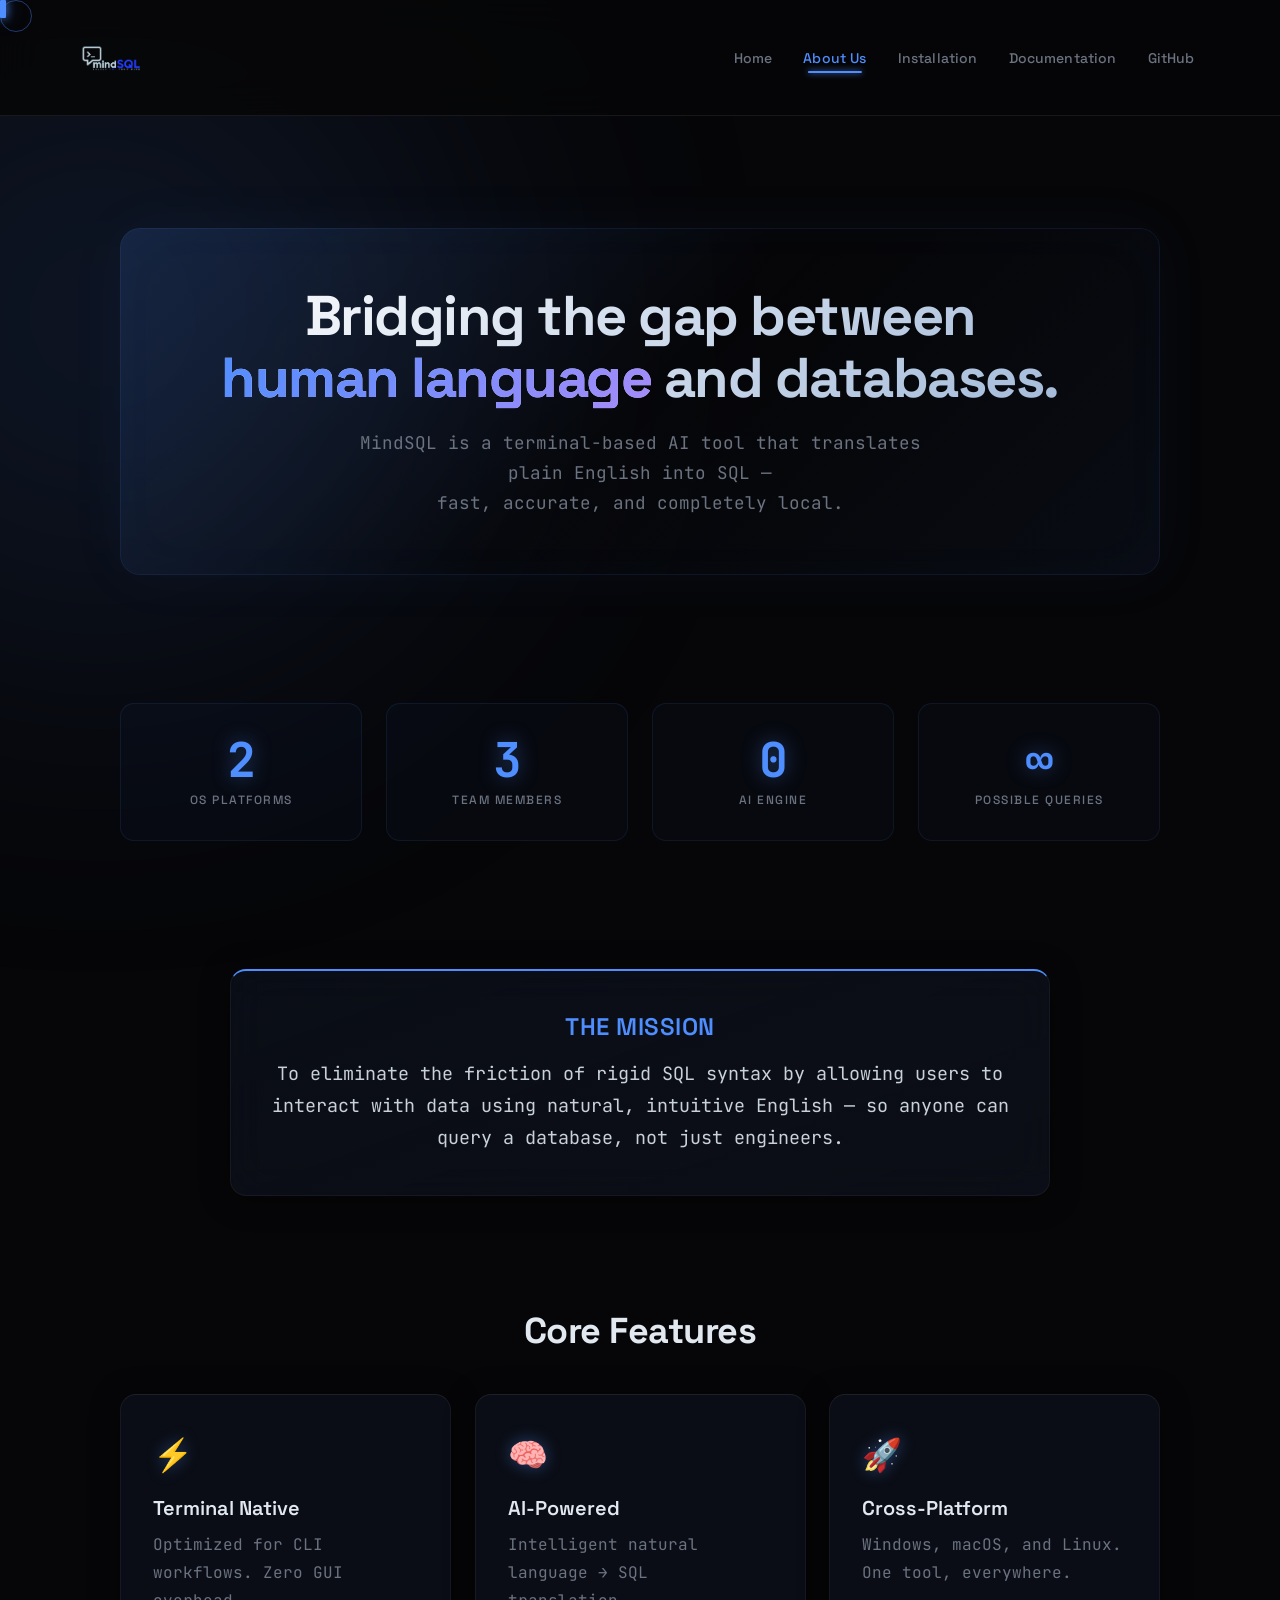
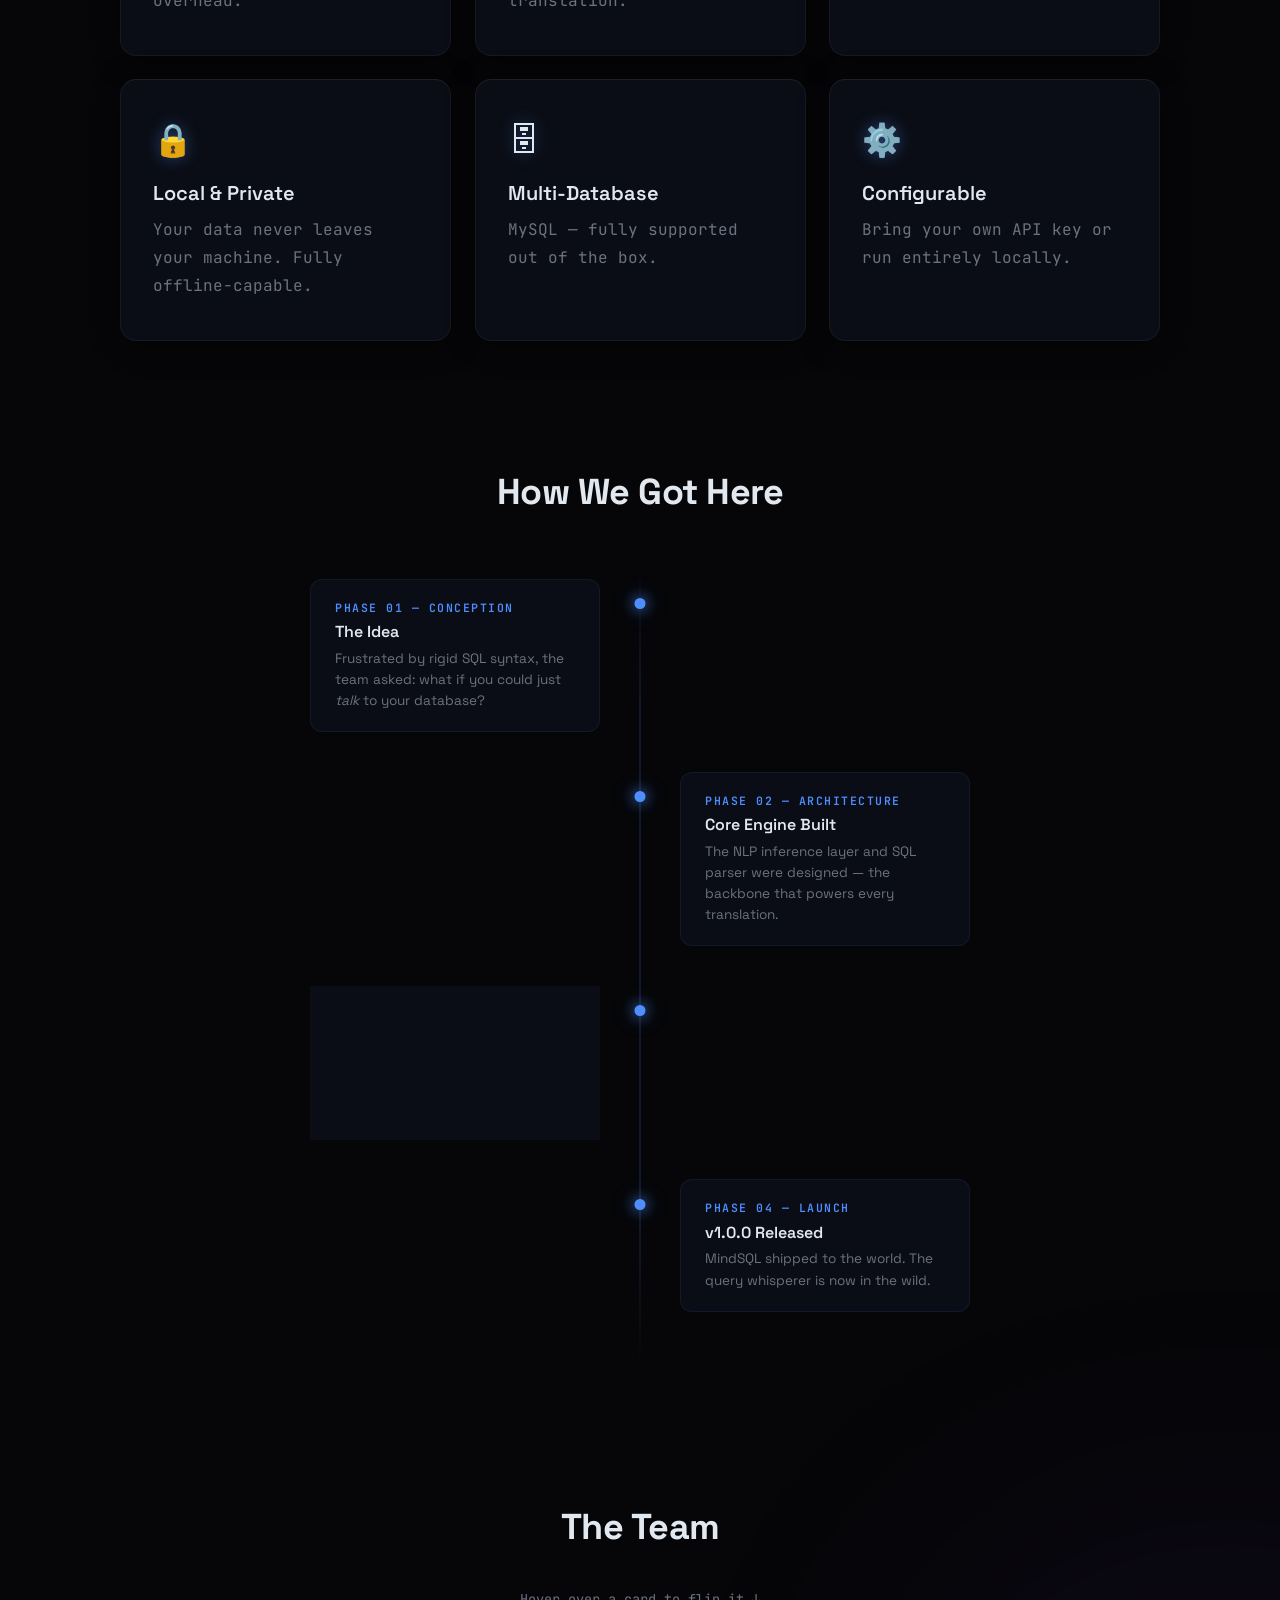
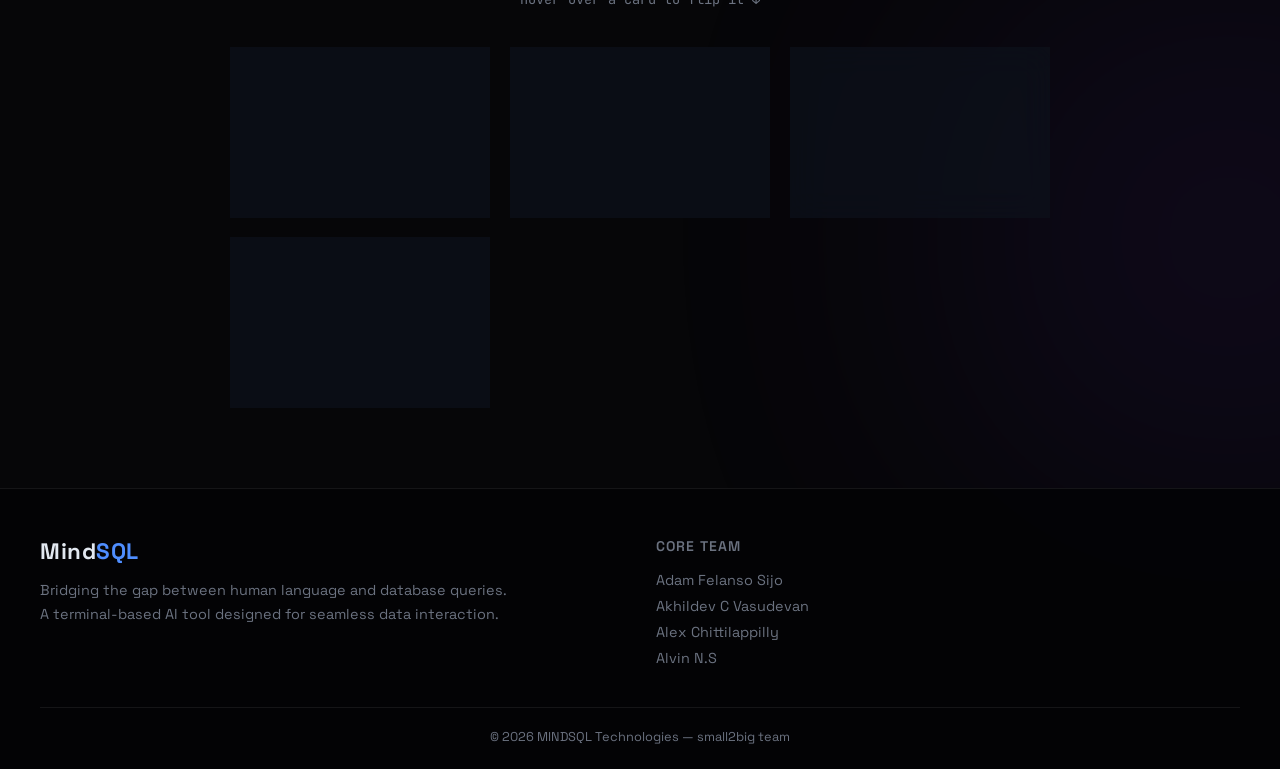
==== commit 2a35328c: "documentation" ====
--- a/about.html
+++ b/about.html
@@ -13,14 +13,14 @@
     <header class="navbar">
         <div class="nav-container">
             <a href="index.html" class="logo" style="text-decoration:none">
-                <img src="assets/3.png" alt="MINDSQL Logo" style="max-height:48px;width:auto;vertical-align:middle">
+                <img src="assets/3.png" alt="MINDSQL Logo" style="max-height:80px;width:auto;vertical-align:middle">
             </a>
             <nav class="nav-links">
                 <a href="index.html">Home</a>
                 <a href="about.html" class="active">About Us</a>
                 <a href="installation.html">Installation</a>
-                <a href="index.html#docs">Documentation</a>
-                <a href="#github">GitHub</a>
+                <a href="docs.html">Documentation</a>
+                <a href="https://github.com/YOUR-ORG/mindsql" target="_blank">GitHub</a>
             </nav>
         </div>
     </header>
@@ -106,7 +106,7 @@
                     <div class="glass-card feature-item">
                         <span class="feature-icon">🗄</span>
                         <h3>Multi-Database</h3>
-                        <p class="font-mono">PostgreSQL, MySQL, and SQLite out of the box.</p>
+                        <p class="font-mono">MySQL — fully supported out of the box.</p>
                     </div>
                     <div class="glass-card feature-item">
                         <span class="feature-icon">⚙️</span>
@@ -184,6 +184,7 @@
                             <div class="team-card-back">
                                 <div class="tc-role">Lead Developer</div>
                                 <div class="tc-quote">"The architect behind the vision — if it runs, it's his fault."</div>
+                                <a href="https://github.com/Felanso-777" target="_blank" class="tc-github">⌥ GitHub</a>
                             </div>
                         </div>
                     </div>
@@ -200,6 +201,7 @@
                             <div class="team-card-back">
                                 <div class="tc-role">AI Engineer</div>
                                 <div class="tc-quote">"Teaching machines to think in SQL, one prompt at a time."</div>
+                                <a href="https://github.com/AkhildevCV" target="_blank" class="tc-github">⌥ GitHub</a>
                             </div>
                         </div>
                     </div>
@@ -216,6 +218,7 @@
                             <div class="team-card-back">
                                 <div class="tc-role">Backend Developer</div>
                                 <div class="tc-quote">"The query whisperer. If the DB responds, he made it happen."</div>
+                                <a href="https://github.com/buildbyalex" target="_blank" class="tc-github">⌥ GitHub</a>
                             </div>
                         </div>
                     </div>
@@ -232,6 +235,7 @@
                             <div class="team-card-back">
                                 <div class="tc-role">Systems Architect</div>
                                 <div class="tc-quote">"Building on solid foundations — three platforms, zero excuses."</div>
+                                <a href="https://github.com/alvinns" target="_blank" class="tc-github">⌥ GitHub</a>
                             </div>
                         </div>
                     </div>
--- a/styles.css
+++ b/styles.css
@@ -126,7 +126,6 @@
     top: 0; left: 0;
     pointer-events: none;
     z-index: 99997;
-    transition: width 0.25s ease, height 0.25s ease, border-color 0.25s ease, background-color 0.25s ease;
     will-change: transform;
 }
 
@@ -797,6 +796,28 @@
 .tc-role { color: var(--accent-color); font-family: var(--font-mono); font-size: 0.78rem; font-weight: 600; }
 .tc-quote { color: var(--text-muted); font-size: 0.78rem; font-style: italic; line-height: 1.5; }
 .tc-hint  { font-size: 0.65rem; color: rgba(255,255,255,0.15); font-family: var(--font-mono); margin-top: 0.25rem; }
+
+.tc-github {
+    display: inline-flex;
+    align-items: center;
+    gap: 0.3rem;
+    margin-top: 0.5rem;
+    font-family: var(--font-mono);
+    font-size: 0.72rem;
+    font-weight: 600;
+    color: var(--accent-color);
+    text-decoration: none;
+    border: 1px solid rgba(79,142,255,0.3);
+    padding: 0.25rem 0.65rem;
+    border-radius: 20px;
+    background: rgba(79,142,255,0.08);
+    transition: background 0.2s ease, border-color 0.2s ease, color 0.2s ease;
+}
+.tc-github:hover {
+    background: rgba(79,142,255,0.2);
+    border-color: rgba(79,142,255,0.6);
+    color: #fff;
+}
 
 /* ============================================
    TIMELINE
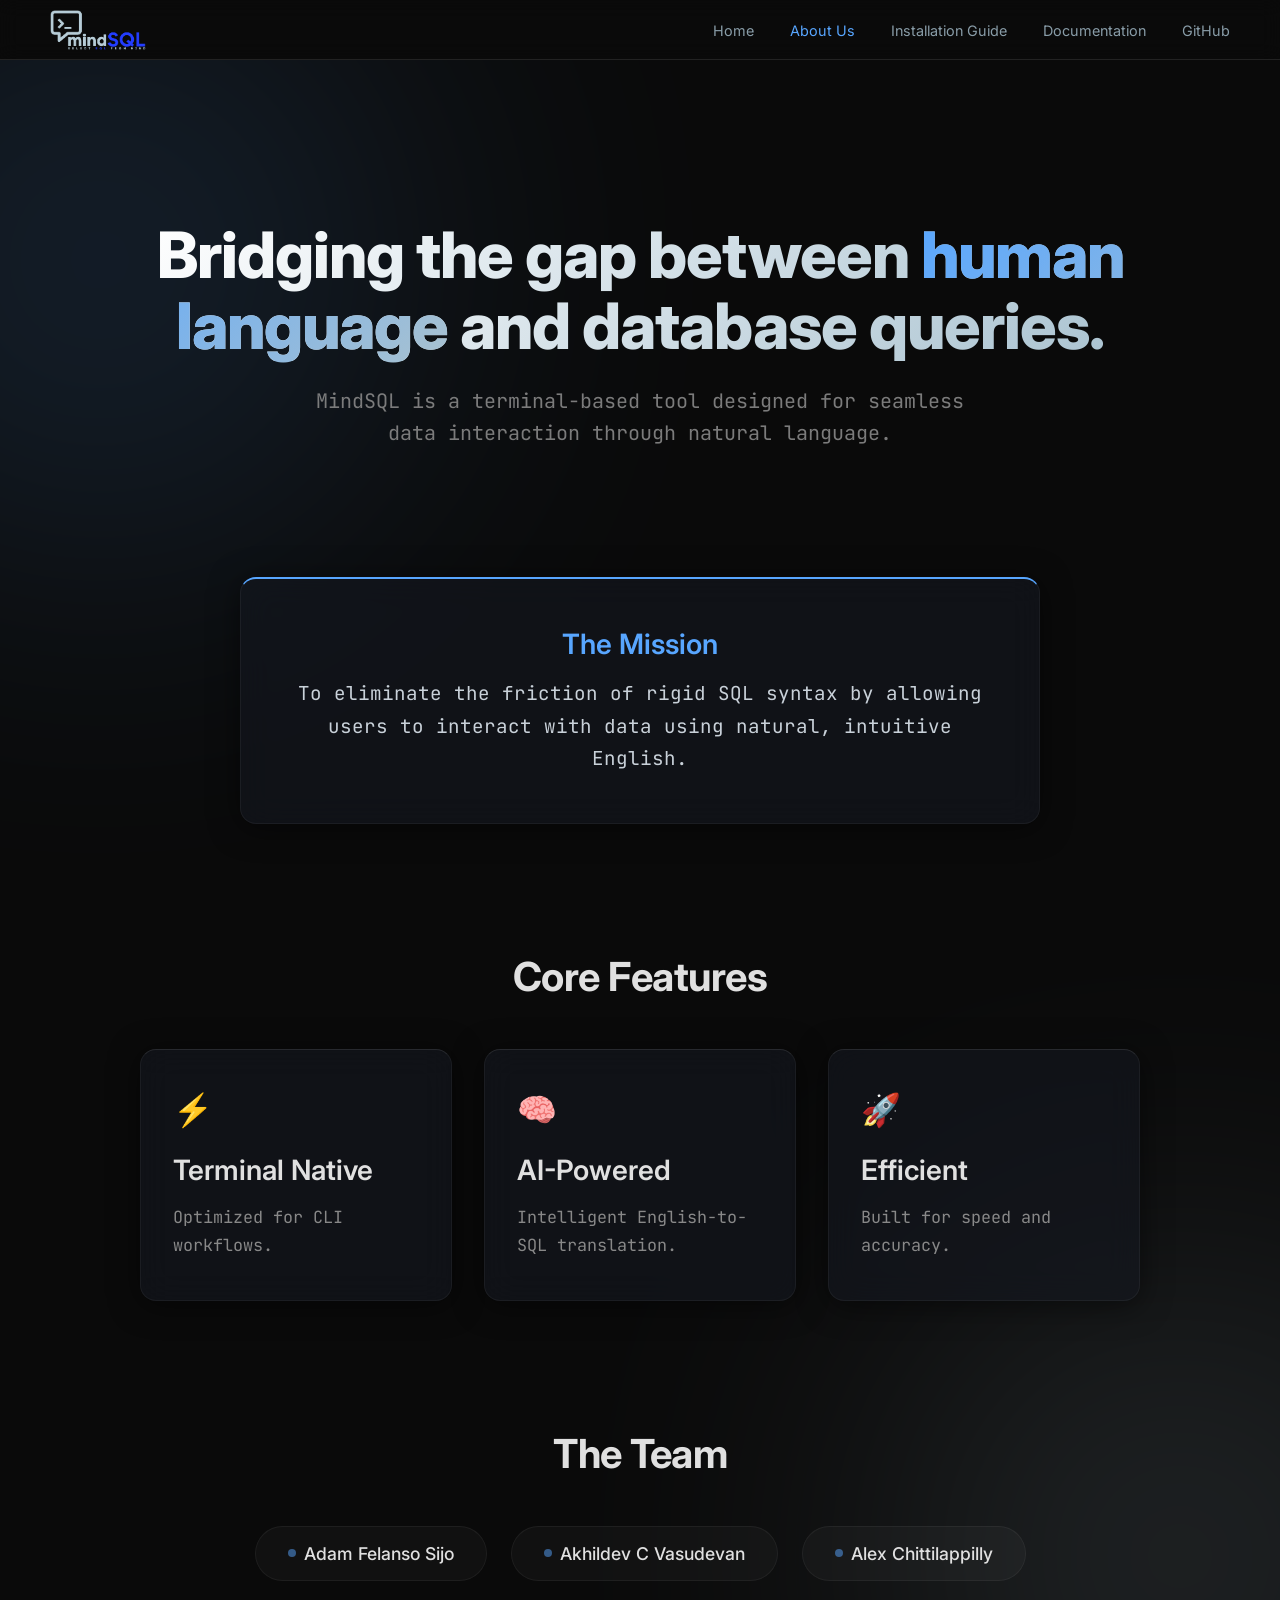
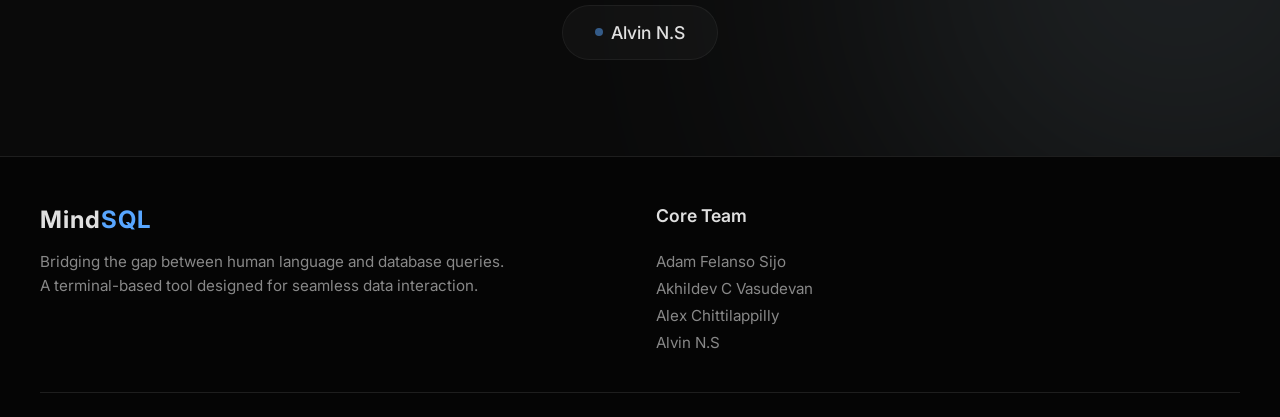
==== commit a74f648d: "logo size fixed" ====
--- a/about.html
+++ b/about.html
@@ -1,249 +1,91 @@
 <!DOCTYPE html>
 <html lang="en">
+
 <head>
     <meta charset="UTF-8">
     <meta name="viewport" content="width=device-width, initial-scale=1.0">
     <title>About Us | MINDSQL</title>
-    <meta name="description" content="Learn about MindSQL — the terminal-based AI tool for seamless data interaction.">
+    <meta name="description" content="Learn about MindSQL, the terminal-based tool designed for seamless data interaction.">
     <link rel="stylesheet" href="styles.css">
-    <link href="https://fonts.googleapis.com/css2?family=Space+Grotesk:wght@400;500;600;700;800&family=JetBrains+Mono:wght@400;500;600&display=swap" rel="stylesheet">
+    <link href="https://fonts.googleapis.com/css2?family=Inter:wght@400;600;700&family=JetBrains+Mono:wght@400;600&display=swap"
+        rel="stylesheet">
 </head>
+
 <body>
-
     <header class="navbar">
         <div class="nav-container">
-            <a href="index.html" class="logo" style="text-decoration:none">
-                <img src="assets/3.png" alt="MINDSQL Logo" style="max-height:80px;width:auto;vertical-align:middle">
+            <a href="/" class="logo" style="text-decoration: none;">
+                <img src="assets/4.png" alt="MINDSQL Logo" style="max-height: 40px; width: auto; vertical-align: middle;">
             </a>
             <nav class="nav-links">
                 <a href="index.html">Home</a>
                 <a href="about.html" class="active">About Us</a>
-                <a href="installation.html">Installation</a>
-                <a href="docs.html">Documentation</a>
-                <a href="https://github.com/YOUR-ORG/mindsql" target="_blank">GitHub</a>
+                <a href="installation.html">Installation Guide</a>
+                <a href="index.html#docs">Documentation</a>
+                <a href="#github">GitHub</a>
             </nav>
         </div>
     </header>
 
     <main class="about-page">
-
-        <!-- ── Hero ─────────────────────────────────── -->
+        <!-- Hero Section -->
         <section class="about-hero">
             <div class="container border-glow">
-                <h1 class="hero-heading">
-                    Bridging the gap between<br>
-                    <span class="highlight">human language</span> and databases.
-                </h1>
+                <h1 class="hero-heading">Bridging the gap between <span class="highlight">human language</span> and database queries.</h1>
                 <p class="hero-subtitle font-mono">
-                    MindSQL is a terminal-based AI tool that translates plain English into SQL —<br>
-                    fast, accurate, and completely local.
+                    MindSQL is a terminal-based tool designed for seamless data interaction through natural language.
                 </p>
             </div>
         </section>
 
-        <!-- ── Stats ─────────────────────────────────── -->
-        <section class="stats-section">
+        <!-- Mission Section -->
+        <section class="mission-section">
+            <div class="container container-sm">
+                <div class="glass-card mission-card anim-delay-1">
+                    <h2>The Mission</h2>
+                    <p class="font-mono">
+                        To eliminate the friction of rigid SQL syntax by allowing users to interact with data using natural, intuitive English.
+                    </p>
+                </div>
+            </div>
+        </section>
+
+        <!-- Core Features Section -->
+        <section class="features-section">
             <div class="container">
-                <div class="stats-grid">
-                    <div class="stat-item">
-                        <div class="stat-number" data-target="3">0</div>
-                        <div class="stat-label">OS Platforms</div>
+                <h2 class="section-title anim-delay-1">Core Features</h2>
+                <div class="features-grid">
+                    <div class="glass-card feature-item anim-delay-2">
+                        <div class="feature-icon">⚡</div>
+                        <h3>Terminal Native</h3>
+                        <p class="font-mono">Optimized for CLI workflows.</p>
                     </div>
-                    <div class="stat-item">
-                        <div class="stat-number" data-target="4">0</div>
-                        <div class="stat-label">Team Members</div>
+                    <div class="glass-card feature-item anim-delay-3">
+                        <div class="feature-icon">🧠</div>
+                        <h3>AI-Powered</h3>
+                        <p class="font-mono">Intelligent English-to-SQL translation.</p>
                     </div>
-                    <div class="stat-item">
-                        <div class="stat-number" data-target="1">0</div>
-                        <div class="stat-label">AI Engine</div>
-                    </div>
-                    <div class="stat-item">
-                        <div class="stat-number" data-target="inf">∞</div>
-                        <div class="stat-label">Possible Queries</div>
+                    <div class="glass-card feature-item anim-delay-4">
+                        <div class="feature-icon">🚀</div>
+                        <h3>Efficient</h3>
+                        <p class="font-mono">Built for speed and accuracy.</p>
                     </div>
                 </div>
             </div>
         </section>
 
-        <!-- ── Mission ───────────────────────────────── -->
-        <section class="mission-section">
+        <!-- The Team Section -->
+        <section class="team-section anim-delay-4">
             <div class="container container-sm">
-                <div class="glass-card mission-card">
-                    <h2>The Mission</h2>
-                    <p class="font-mono">
-                        To eliminate the friction of rigid SQL syntax by allowing users to interact with data
-                        using natural, intuitive English — so anyone can query a database, not just engineers.
-                    </p>
+                <h2 class="section-title text-center">The Team</h2>
+                <div class="team-roster">
+                    <div class="team-member">Adam Felanso Sijo</div>
+                    <div class="team-member">Akhildev C Vasudevan</div>
+                    <div class="team-member">Alex Chittilappilly</div>
+                    <div class="team-member">Alvin N.S</div>
                 </div>
             </div>
         </section>
-
-        <!-- ── Core Features ─────────────────────────── -->
-        <section class="features-section">
-            <div class="container">
-                <h2 class="section-title">Core Features</h2>
-                <div class="features-grid">
-                    <div class="glass-card feature-item">
-                        <span class="feature-icon">⚡</span>
-                        <h3>Terminal Native</h3>
-                        <p class="font-mono">Optimized for CLI workflows. Zero GUI overhead.</p>
-                    </div>
-                    <div class="glass-card feature-item">
-                        <span class="feature-icon">🧠</span>
-                        <h3>AI-Powered</h3>
-                        <p class="font-mono">Intelligent natural language → SQL translation.</p>
-                    </div>
-                    <div class="glass-card feature-item">
-                        <span class="feature-icon">🚀</span>
-                        <h3>Cross-Platform</h3>
-                        <p class="font-mono">Windows, macOS, and Linux. One tool, everywhere.</p>
-                    </div>
-                    <div class="glass-card feature-item">
-                        <span class="feature-icon">🔒</span>
-                        <h3>Local &amp; Private</h3>
-                        <p class="font-mono">Your data never leaves your machine. Fully offline-capable.</p>
-                    </div>
-                    <div class="glass-card feature-item">
-                        <span class="feature-icon">🗄</span>
-                        <h3>Multi-Database</h3>
-                        <p class="font-mono">MySQL — fully supported out of the box.</p>
-                    </div>
-                    <div class="glass-card feature-item">
-                        <span class="feature-icon">⚙️</span>
-                        <h3>Configurable</h3>
-                        <p class="font-mono">Bring your own API key or run entirely locally.</p>
-                    </div>
-                </div>
-            </div>
-        </section>
-
-        <!-- ── Timeline ──────────────────────────────── -->
-        <section class="timeline-section">
-            <div class="container">
-                <h2 class="section-title">How We Got Here</h2>
-                <div class="timeline">
-
-                    <div class="timeline-item">
-                        <div class="timeline-dot"></div>
-                        <div class="timeline-content">
-                            <div class="timeline-tag">Phase 01 — Conception</div>
-                            <h4>The Idea</h4>
-                            <p>Frustrated by rigid SQL syntax, the team asked: what if you could just <em>talk</em> to your database?</p>
-                        </div>
-                    </div>
-
-                    <div class="timeline-item">
-                        <div class="timeline-dot"></div>
-                        <div class="timeline-content">
-                            <div class="timeline-tag">Phase 02 — Architecture</div>
-                            <h4>Core Engine Built</h4>
-                            <p>The NLP inference layer and SQL parser were designed — the backbone that powers every translation.</p>
-                        </div>
-                    </div>
-
-                    <div class="timeline-item">
-                        <div class="timeline-dot"></div>
-                        <div class="timeline-content">
-                            <div class="timeline-tag">Phase 03 — Expansion</div>
-                            <h4>Multi-Platform Support</h4>
-                            <p>Builds shipped for Windows, macOS, and Linux. One codebase, three platforms, zero compromise.</p>
-                        </div>
-                    </div>
-
-                    <div class="timeline-item">
-                        <div class="timeline-dot"></div>
-                        <div class="timeline-content">
-                            <div class="timeline-tag">Phase 04 — Launch</div>
-                            <h4>v1.0.0 Released</h4>
-                            <p>MindSQL shipped to the world. The query whisperer is now in the wild.</p>
-                        </div>
-                    </div>
-
-                </div>
-            </div>
-        </section>
-
-        <!-- ── Team ──────────────────────────────────── -->
-        <section class="team-section">
-            <div class="container container-sm">
-                <h2 class="section-title text-center">The Team</h2>
-                <p style="text-align:center;color:var(--text-muted);font-family:var(--font-mono);font-size:0.85rem;margin-bottom:2.5rem">
-                    Hover over a card to flip it ↓
-                </p>
-                <div class="team-roster">
-
-                    <!-- Adam -->
-                    <div class="team-card">
-                        <div class="team-card-inner">
-                            <div class="team-card-front">
-                                <div class="tc-avatar">AFS</div>
-                                <div class="tc-name">Adam Felanso Sijo</div>
-                                <div class="tc-dot"></div>
-                                <div class="tc-hint">hover to flip</div>
-                            </div>
-                            <div class="team-card-back">
-                                <div class="tc-role">Lead Developer</div>
-                                <div class="tc-quote">"The architect behind the vision — if it runs, it's his fault."</div>
-                                <a href="https://github.com/Felanso-777" target="_blank" class="tc-github">⌥ GitHub</a>
-                            </div>
-                        </div>
-                    </div>
-
-                    <!-- Akhildev -->
-                    <div class="team-card">
-                        <div class="team-card-inner">
-                            <div class="team-card-front">
-                                <div class="tc-avatar">ACV</div>
-                                <div class="tc-name">Akhildev C Vasudevan</div>
-                                <div class="tc-dot"></div>
-                                <div class="tc-hint">hover to flip</div>
-                            </div>
-                            <div class="team-card-back">
-                                <div class="tc-role">AI Engineer</div>
-                                <div class="tc-quote">"Teaching machines to think in SQL, one prompt at a time."</div>
-                                <a href="https://github.com/AkhildevCV" target="_blank" class="tc-github">⌥ GitHub</a>
-                            </div>
-                        </div>
-                    </div>
-
-                    <!-- Alex -->
-                    <div class="team-card">
-                        <div class="team-card-inner">
-                            <div class="team-card-front">
-                                <div class="tc-avatar">AC</div>
-                                <div class="tc-name">Alex Chittilappilly</div>
-                                <div class="tc-dot"></div>
-                                <div class="tc-hint">hover to flip</div>
-                            </div>
-                            <div class="team-card-back">
-                                <div class="tc-role">Backend Developer</div>
-                                <div class="tc-quote">"The query whisperer. If the DB responds, he made it happen."</div>
-                                <a href="https://github.com/buildbyalex" target="_blank" class="tc-github">⌥ GitHub</a>
-                            </div>
-                        </div>
-                    </div>
-
-                    <!-- Alvin -->
-                    <div class="team-card">
-                        <div class="team-card-inner">
-                            <div class="team-card-front">
-                                <div class="tc-avatar">ANS</div>
-                                <div class="tc-name">Alvin N.S</div>
-                                <div class="tc-dot"></div>
-                                <div class="tc-hint">hover to flip</div>
-                            </div>
-                            <div class="team-card-back">
-                                <div class="tc-role">Systems Architect</div>
-                                <div class="tc-quote">"Building on solid foundations — three platforms, zero excuses."</div>
-                                <a href="https://github.com/alvinns" target="_blank" class="tc-github">⌥ GitHub</a>
-                            </div>
-                        </div>
-                    </div>
-
-                </div>
-            </div>
-        </section>
-
     </main>
 
     <footer class="footer">
@@ -252,9 +94,10 @@
                 <h2 class="footer-logo">Mind<span class="text-blue">SQL</span></h2>
                 <p class="footer-desc">
                     Bridging the gap between human language and database queries.<br>
-                    A terminal-based AI tool designed for seamless data interaction.
+                    A terminal-based tool designed for seamless data interaction.
                 </p>
             </div>
+            
             <div class="footer-team">
                 <h3 class="team-heading">Core Team</h3>
                 <ul class="team-list">
@@ -265,12 +108,7 @@
                 </ul>
             </div>
         </div>
-        <div class="footer-bottom">
-            <p class="copyright">&copy; 2026 MINDSQL Technologies — small2big team</p>
-        </div>
     </footer>
+</body>
 
-    <script src="transitions.js"></script>
-    <script src="about-script.js"></script>
-</body>
 </html>
--- a/styles.css
+++ b/styles.css
@@ -1,1164 +1,762 @@
-/* ============================================
-   MINDSQL — DESIGN SYSTEM
-   ============================================ */
-
-@import url('https://fonts.googleapis.com/css2?family=Space+Grotesk:wght@400;500;600;700;800&family=JetBrains+Mono:wght@400;500;600&display=swap');
-
-:root {
-    --bg-color: #060608;
-    --term-bg: #000000;
-    --accent-color: #4f8eff;
-    --accent-glow: rgba(79, 142, 255, 0.35);
-    --accent-light: #a0b8d8;
-    --text-main: #e2e8f0;
-    --text-muted: #6b7280;
-    --nav-border: rgba(255, 255, 255, 0.07);
-    --card-bg: rgba(14, 18, 28, 0.7);
-    --font-sans: 'Space Grotesk', sans-serif;
-    --font-mono: 'JetBrains Mono', monospace;
-    --green: #3fb950;
-    --red: #ff5f56;
-    --yellow: #ffbd2e;
-}
-
-* { margin: 0; padding: 0; box-sizing: border-box; }
-
-/* Custom cursor — desktop only */
-@media (pointer: fine) {
-    *, *::before, *::after { cursor: none !important; }
-}
-
-body {
-    background-color: var(--bg-color);
-    color: var(--text-main);
-    font-family: var(--font-sans);
-    display: flex;
-    flex-direction: column;
-    min-height: 100vh;
-    overflow-x: hidden;
-}
-
-/* ============================================
-   MATRIX CANVAS
-   ============================================ */
-
-#matrix-canvas {
-    position: fixed;
-    top: 0; left: 0;
-    width: 100%; height: 100%;
-    z-index: 0;
-    opacity: 0.035;
-    pointer-events: none;
-}
-
-/* ============================================
-   PAGE TRANSITION OVERLAY
-   ============================================ */
-
-#page-transition {
-    position: fixed;
-    inset: 0;
-    z-index: 99999;
-    background: #000;
-    display: flex;
-    align-items: center;
-    justify-content: center;
-    flex-direction: column;
-    gap: 1rem;
-    pointer-events: none;
-    transition: opacity 0.45s cubic-bezier(0.4, 0, 0.2, 1);
-}
-
-#page-transition.blocking { pointer-events: all; }
-
-.transition-logo {
-    font-family: var(--font-mono);
-    font-size: 1.5rem;
-    font-weight: 600;
-    color: var(--accent-color);
-    letter-spacing: 6px;
-    text-transform: uppercase;
-}
-
-.transition-logo span { color: #fff; }
-
-.transition-bar {
-    width: 200px;
-    height: 2px;
-    background: rgba(255,255,255,0.08);
-    border-radius: 2px;
-    overflow: hidden;
-}
-
-.transition-bar-fill {
-    height: 100%;
-    width: 0%;
-    background: var(--accent-color);
-    border-radius: 2px;
-    transition: width 0.35s ease;
-    box-shadow: 0 0 8px var(--accent-color);
-}
-
-#page-transition.blocking .transition-bar-fill { width: 100%; }
-
-/* ============================================
-   CUSTOM CURSOR
-   ============================================ */
-
-.cursor {
-    position: fixed;
-    width: 6px; height: 18px;
-    background: var(--accent-color);
-    top: 0; left: 0;
-    pointer-events: none;
-    z-index: 99998;
-    border-radius: 1px;
-    animation: cursorBlink 1.1s step-end infinite;
-    box-shadow: 0 0 10px var(--accent-color), 0 0 20px var(--accent-glow);
-    will-change: transform;
-}
-
-.cursor-ring {
-    position: fixed;
-    width: 32px; height: 32px;
-    border: 1.5px solid rgba(79, 142, 255, 0.4);
-    border-radius: 50%;
-    top: 0; left: 0;
-    pointer-events: none;
-    z-index: 99997;
-    will-change: transform;
-}
-
-.cursor.hovering { opacity: 0; }
-.cursor-ring.hovering {
-    width: 52px; height: 52px;
-    border-color: rgba(79, 142, 255, 0.7);
-    background-color: rgba(79, 142, 255, 0.04);
-}
-
-@keyframes cursorBlink {
-    0%, 100% { opacity: 1; }
-    50% { opacity: 0; }
-}
-
-/* ============================================
-   TOAST SYSTEM
-   ============================================ */
-
-.toast-container {
-    position: fixed;
-    bottom: 2rem; right: 2rem;
-    z-index: 9999;
-    display: flex;
-    flex-direction: column;
-    gap: 0.6rem;
-    pointer-events: none;
-}
-
-.toast {
-    background: rgba(10, 14, 22, 0.97);
-    backdrop-filter: blur(24px);
-    border: 1px solid rgba(255,255,255,0.08);
-    border-left: 3px solid var(--accent-color);
-    padding: 0.7rem 1.1rem;
-    border-radius: 8px;
-    font-family: var(--font-mono);
-    font-size: 0.8rem;
-    color: var(--text-main);
-    min-width: 220px;
-    animation: toastIn 0.35s cubic-bezier(0.16, 1, 0.3, 1) forwards;
-    box-shadow: 0 4px 24px rgba(0,0,0,0.6);
-}
-
-.toast.exit { animation: toastOut 0.3s ease forwards; }
-
-@keyframes toastIn {
-    from { opacity: 0; transform: translateX(60px) scale(0.95); }
-    to   { opacity: 1; transform: translateX(0) scale(1); }
-}
-@keyframes toastOut {
-    from { opacity: 1; transform: translateX(0); }
-    to   { opacity: 0; transform: translateX(60px); }
-}
-
-/* ============================================
-   NAVBAR
-   ============================================ */
-
-.navbar {
-    border-bottom: 1px solid var(--nav-border);
-    background: rgba(6, 6, 8, 0.85);
-    backdrop-filter: blur(20px);
-    -webkit-backdrop-filter: blur(20px);
-    position: sticky;
-    top: 0;
-    z-index: 1000;
-}
-
-.nav-container {
-    max-width: 1200px;
-    margin: 0 auto;
-    padding: 1.1rem 2rem;
-    display: flex;
-    justify-content: space-between;
-    align-items: center;
-    position: relative;
-}
-
-.logo { display: flex; align-items: center; }
-
-.nav-links {
-    display: flex;
-    align-items: center;
-    gap: 0.25rem;
-}
-
-.nav-links a {
-    color: var(--text-muted);
-    text-decoration: none;
-    font-size: 0.875rem;
-    font-weight: 500;
-    padding: 0.5rem 0.85rem;
-    border-radius: 6px;
-    transition: color 0.2s ease, background 0.2s ease, text-shadow 0.2s ease;
-    letter-spacing: 0.01em;
-    position: relative;
-}
-
-.nav-links a::after {
-    content: '';
-    position: absolute;
-    bottom: 2px; left: 50%;
-    width: 0; height: 1.5px;
-    background: var(--accent-color);
-    transform: translateX(-50%);
-    transition: width 0.25s ease;
-    border-radius: 2px;
-    box-shadow: 0 0 6px var(--accent-color);
-}
-
-.nav-links a:hover { color: var(--text-main); background: rgba(255,255,255,0.04); }
-.nav-links a:hover::after { width: 60%; }
-.nav-links a.active { color: var(--accent-color); }
-.nav-links a.active::after { width: 60%; }
-
-/* Hamburger */
-.hamburger {
-    display: none;
-    flex-direction: column;
-    gap: 5px;
-    background: none;
-    border: none;
-    padding: 4px;
-    z-index: 10;
-}
-
-.hamburger span {
-    display: block;
-    width: 22px; height: 2px;
-    background: var(--accent-light);
-    border-radius: 2px;
-    transition: all 0.3s ease;
-}
-
-.hamburger.open span:nth-child(1) { transform: rotate(45deg) translate(5px, 5px); }
-.hamburger.open span:nth-child(2) { opacity: 0; width: 0; }
-.hamburger.open span:nth-child(3) { transform: rotate(-45deg) translate(5px, -5px); }
-
-@media (max-width: 768px) {
-    .hamburger { display: flex; }
-
-    .nav-links {
-        display: none;
-        position: absolute;
-        top: calc(100% + 1px);
-        left: 0; right: 0;
-        background: rgba(6, 6, 8, 0.98);
-        backdrop-filter: blur(24px);
-        border-bottom: 1px solid var(--nav-border);
-        padding: 1rem 1.5rem 1.5rem;
-        flex-direction: column;
-        align-items: flex-start;
-        gap: 0.25rem;
-    }
-
-    .nav-links.open { display: flex; }
-    .nav-links a { width: 100%; padding: 0.6rem 0.75rem; }
-}
-
-/* ============================================
-   HERO & TERMINAL
-   ============================================ */
-
-.hero {
-    flex: 1;
-    display: flex;
-    justify-content: center;
-    align-items: center;
-    padding: 3rem 2rem;
-    position: relative;
-    z-index: 1;
-}
-
-.terminal-container {
-    background-color: var(--term-bg);
-    width: 100%;
-    max-width: 900px;
-    border-radius: 12px;
-    box-shadow:
-        0 0 0 1px rgba(255,255,255,0.07),
-        0 25px 60px rgba(0,0,0,0.7),
-        0 0 80px rgba(79, 142, 255, 0.06);
-    overflow: hidden;
-    display: flex;
-    flex-direction: column;
-    height: 600px;
-    transition: box-shadow 0.3s ease;
-}
-
-.terminal-container:focus-within {
-    box-shadow:
-        0 0 0 1px rgba(79, 142, 255, 0.2),
-        0 25px 60px rgba(0,0,0,0.7),
-        0 0 100px rgba(79, 142, 255, 0.12);
-}
-
-.terminal-header {
-    background-color: #111114;
-    padding: 12px 16px;
-    display: flex;
-    gap: 8px;
-    align-items: center;
-    border-bottom: 1px solid rgba(255,255,255,0.05);
-}
-
-.terminal-header-title {
-    flex: 1;
-    text-align: center;
-    font-family: var(--font-mono);
-    font-size: 0.75rem;
-    color: var(--text-muted);
-    letter-spacing: 0.05em;
-}
-
-.dot {
-    width: 12px; height: 12px;
-    border-radius: 50%;
-    flex-shrink: 0;
-}
-.dot.red    { background: #ff5f56; box-shadow: 0 0 6px rgba(255,95,86,0.5); }
-.dot.yellow { background: #ffbd2e; box-shadow: 0 0 6px rgba(255,189,46,0.5); }
-.dot.green  { background: #27c93f; box-shadow: 0 0 6px rgba(39,201,63,0.5); }
-
-.terminal-body {
-    padding: 1.75rem;
-    font-family: var(--font-mono);
-    font-size: 0.875rem;
-    color: #e0e0e0;
-    overflow-y: auto;
-    flex: 1;
-    display: flex;
-    flex-direction: column;
-    line-height: 1.6;
-}
-
-.ascii-art {
-    color: var(--accent-color);
-    margin-bottom: 1.5rem;
-    font-weight: 600;
-    font-size: 0.75rem;
-    text-shadow: 0 0 20px rgba(79, 142, 255, 0.4);
-    transition: filter 0.1s ease, transform 0.1s ease;
-    user-select: none;
-}
-
-/* ASCII Glitch */
-@keyframes asciiGlitch {
-    0%   { transform: skewX(0deg) translateX(0); filter: none; opacity: 1; }
-    15%  { transform: skewX(-3deg) translateX(4px); filter: hue-rotate(90deg) brightness(1.5); opacity: 0.85; }
-    30%  { transform: skewX(2deg) translateX(-3px); filter: hue-rotate(-90deg); opacity: 0.9; }
-    50%  { transform: skewX(0deg) translateX(2px); filter: hue-rotate(180deg) brightness(1.3); }
-    70%  { transform: skewX(-1deg) translateX(-2px); filter: none; opacity: 0.95; }
-    85%  { transform: skewX(1deg) translateX(1px); filter: hue-rotate(45deg); }
-    100% { transform: skewX(0deg) translateX(0); filter: none; opacity: 1; }
-}
-
-.ascii-art.glitching {
-    animation: asciiGlitch 0.35s steps(1) forwards;
-}
-
-.terminal-output { flex: 1; }
-.terminal-output p { margin-bottom: 0.4rem; }
-
-.accent { color: #fff; font-weight: 600; }
-.success { color: var(--accent-color); font-weight: 600; text-shadow: 0 0 10px var(--accent-glow); }
-.system  { color: var(--text-muted); }
-
-/* Boot lines */
-.boot-line       { color: var(--green); }
-.boot-line.warn  { color: var(--yellow); }
-.boot-line.info  { color: var(--accent-color); }
-.boot-line.error { color: var(--red); }
-
-.terminal-input-line {
-    display: flex;
-    align-items: center;
-    margin-top: 0.75rem;
-    border-top: 1px solid rgba(255,255,255,0.04);
-    padding-top: 0.75rem;
-}
-
-.prompt { color: var(--accent-color); margin-right: 10px; white-space: nowrap; flex-shrink: 0; }
-
-#terminal-input {
-    background: transparent;
-    border: none;
-    color: var(--text-main);
-    font-family: var(--font-mono);
-    font-size: 0.875rem;
-    flex: 1;
-    outline: none;
-    width: 100%;
-    caret-color: var(--accent-color);
-}
-
-#terminal-input::placeholder { color: rgba(255,255,255,0.15); }
-
-/* Scrollbar */
-.terminal-body::-webkit-scrollbar { width: 6px; }
-.terminal-body::-webkit-scrollbar-track { background: transparent; }
-.terminal-body::-webkit-scrollbar-thumb { background: rgba(255,255,255,0.1); border-radius: 3px; }
-.terminal-body::-webkit-scrollbar-thumb:hover { background: rgba(255,255,255,0.2); }
-
-/* ============================================
-   FOOTER
-   ============================================ */
-
-.footer {
-    border-top: 1px solid var(--nav-border);
-    padding: 3rem 2rem 1.5rem;
-    background: rgba(4, 4, 6, 0.9);
-    position: relative;
-    z-index: 1;
-}
-
-.footer-content {
-    max-width: 1200px;
-    margin: 0 auto;
-    display: flex;
-    justify-content: space-between;
-    align-items: flex-start;
-    flex-wrap: wrap;
-    gap: 2rem;
-    padding-bottom: 2rem;
-    border-bottom: 1px solid var(--nav-border);
-}
-
-.footer-brand { flex: 1; min-width: 280px; }
-
-.footer-logo {
-    font-size: 1.4rem;
-    font-weight: 700;
-    color: var(--text-main);
-    margin-bottom: 0.75rem;
-    letter-spacing: 0.5px;
-    font-family: var(--font-sans);
-}
-
-.text-blue { color: var(--accent-color); }
-
-.footer-desc {
-    color: var(--text-muted);
-    font-size: 0.9rem;
-    line-height: 1.7;
-}
-
-.footer-team { flex: 1; min-width: 180px; }
-
-.team-heading {
-    color: var(--text-main);
-    font-size: 0.875rem;
-    font-weight: 600;
-    text-transform: uppercase;
-    letter-spacing: 1px;
-    margin-bottom: 1rem;
-    color: var(--text-muted);
-}
-
-.team-list {
-    list-style: none;
-    padding: 0; margin: 0;
-}
-
-.team-list li {
-    color: var(--text-muted);
-    font-size: 0.9rem;
-    margin-bottom: 0.5rem;
-    transition: color 0.2s ease;
-}
-
-.team-list li:hover { color: var(--text-main); }
-
-.footer-bottom {
-    max-width: 1200px;
-    margin: 0 auto;
-    padding-top: 1.25rem;
-    text-align: center;
-}
-
-.copyright { color: var(--text-muted); font-size: 0.8rem; }
-
-/* ============================================
-   ABOUT PAGE LAYOUT
-   ============================================ */
-
-.about-page {
-    flex: 1;
-    display: flex;
-    flex-direction: column;
-    padding: 5rem 2rem;
-    gap: 7rem;
-    position: relative;
-    z-index: 1;
-}
-
-/* Ambient orbs */
-.about-page::before, .about-page::after {
-    content: '';
-    position: absolute;
-    border-radius: 50%;
-    filter: blur(160px);
-    z-index: -1;
-    pointer-events: none;
-    opacity: 0.12;
-}
-.about-page::before { width: 700px; height: 700px; top: -150px; left: -250px; background: var(--accent-color); }
-.about-page::after  { width: 500px; height: 500px; bottom: 0; right: -200px; background: #7c3aed; }
-
-.container { max-width: 1040px; margin: 0 auto; width: 100%; }
-.container-sm { max-width: 820px; }
-
-.font-mono { font-family: var(--font-mono); }
-
-.section-title {
-    font-size: 2.25rem;
-    font-weight: 700;
-    color: var(--text-main);
-    margin-bottom: 2.5rem;
-    text-align: center;
-    letter-spacing: -0.5px;
-}
-
-.text-center { text-align: center; }
-
-/* Hero Section */
-.about-hero {
-    text-align: center;
-    padding-top: 2rem;
-}
-
-.border-glow {
-    border: 1px solid rgba(79, 142, 255, 0.1);
-    border-radius: 20px;
-    padding: 3.5rem;
-    box-shadow: 0 0 60px rgba(79, 142, 255, 0.05), inset 0 0 60px rgba(79, 142, 255, 0.02);
-    position: relative;
-}
-
-.border-glow::before {
-    content: '';
-    position: absolute;
-    inset: -1px;
-    border-radius: 20px;
-    background: linear-gradient(135deg, rgba(79,142,255,0.15), transparent, rgba(79,142,255,0.05));
-    pointer-events: none;
-    z-index: -1;
-}
-
-.hero-heading {
-    font-size: 3.5rem;
-    font-weight: 800;
-    line-height: 1.1;
-    margin-bottom: 1.25rem;
-    letter-spacing: -1.5px;
-    background: linear-gradient(140deg, #fff 0%, #a0b8d8 100%);
-    -webkit-background-clip: text;
-    -webkit-text-fill-color: transparent;
-    background-clip: text;
-}
-
-.hero-heading .highlight {
-    background: linear-gradient(135deg, var(--accent-color) 0%, #a78bfa 100%);
-    -webkit-background-clip: text;
-    -webkit-text-fill-color: transparent;
-    background-clip: text;
-}
-
-.hero-subtitle {
-    font-size: 1.1rem;
-    color: var(--text-muted);
-    line-height: 1.7;
-    max-width: 620px;
-    margin: 0 auto;
-}
-
-/* ============================================
-   GLASSMORPHISM CARDS
-   ============================================ */
-
-.glass-card {
-    background: var(--card-bg);
-    backdrop-filter: blur(20px);
-    -webkit-backdrop-filter: blur(20px);
-    border: 1px solid rgba(255, 255, 255, 0.05);
-    border-top: 1px solid rgba(255, 255, 255, 0.08);
-    border-radius: 16px;
-    padding: 2.5rem;
-    box-shadow: 0 4px 30px rgba(0, 0, 0, 0.4);
-    transition: transform 0.4s cubic-bezier(0.16, 1, 0.3, 1),
-                box-shadow 0.4s ease,
-                border-color 0.3s ease;
-    transform-style: preserve-3d;
-    will-change: transform;
-}
-
-.glass-card:hover {
-    box-shadow: 0 16px 48px rgba(0, 0, 0, 0.6), 0 0 30px rgba(79, 142, 255, 0.08);
-    border-color: rgba(79, 142, 255, 0.2);
-}
-
-.glass-card h2, .glass-card h3 {
-    color: var(--text-main);
-    margin-bottom: 1rem;
-    font-size: 1.6rem;
-    font-weight: 600;
-}
-
-.glass-card p {
-    color: var(--text-muted);
-    line-height: 1.75;
-    font-size: 1rem;
-}
-
-/* Mission Card */
-.mission-card {
-    text-align: center;
-    border-top: 2px solid var(--accent-color);
-    background: linear-gradient(160deg, rgba(79,142,255,0.06) 0%, var(--card-bg) 100%);
-}
-.mission-card h2 { color: var(--accent-color); font-size: 1.5rem; letter-spacing: 0.5px; text-transform: uppercase; }
-.mission-card p  { font-size: 1.15rem; color: #c9d1d9; }
-
-/* ============================================
-   STATS SECTION
-   ============================================ */
-
-.stats-section { padding: 1rem 0; }
-
-.stats-grid {
-    display: grid;
-    grid-template-columns: repeat(4, 1fr);
-    gap: 1.5rem;
-}
-
-@media (max-width: 768px) { .stats-grid { grid-template-columns: repeat(2, 1fr); } }
-@media (max-width: 480px) { .stats-grid { grid-template-columns: 1fr 1fr; } }
-
-.stat-item {
-    text-align: center;
-    padding: 2rem 1.5rem;
-    background: rgba(79, 142, 255, 0.03);
-    border: 1px solid rgba(79, 142, 255, 0.1);
-    border-radius: 14px;
-    transition: border-color 0.3s ease, background 0.3s ease, transform 0.3s ease;
-}
-
-.stat-item:hover {
-    border-color: rgba(79, 142, 255, 0.3);
-    background: rgba(79, 142, 255, 0.06);
-    transform: translateY(-3px);
-}
-
-.stat-number {
-    font-family: var(--font-mono);
-    font-size: 3rem;
-    font-weight: 700;
-    color: var(--accent-color);
-    line-height: 1;
-    margin-bottom: 0.5rem;
-    text-shadow: 0 0 20px rgba(79, 142, 255, 0.4);
-}
-
-.stat-label {
-    font-size: 0.75rem;
-    color: var(--text-muted);
-    text-transform: uppercase;
-    letter-spacing: 1.5px;
-    font-weight: 500;
-}
-
-/* ============================================
-   FEATURES GRID
-   ============================================ */
-
-.features-grid {
-    display: grid;
-    grid-template-columns: repeat(auto-fit, minmax(280px, 1fr));
-    gap: 1.5rem;
-}
-
-.feature-item { padding: 2.5rem 2rem; }
-
-.feature-icon {
-    font-size: 2rem;
-    margin-bottom: 1.25rem;
-    display: block;
-    filter: drop-shadow(0 0 8px rgba(79,142,255,0.4));
-}
-
-.feature-item h3 { font-size: 1.25rem; margin-bottom: 0.6rem; }
-
-/* ============================================
-   TEAM FLIP CARDS
-   ============================================ */
-
-.team-roster {
-    display: grid;
-    grid-template-columns: repeat(auto-fit, minmax(200px, 1fr));
-    gap: 1.25rem;
-}
-
-.team-card {
-    height: 170px;
-    perspective: 1200px;
-}
-
-.team-card-inner {
-    position: relative;
-    width: 100%; height: 100%;
-    transition: transform 0.65s cubic-bezier(0.16, 1, 0.3, 1);
-    transform-style: preserve-3d;
-}
-
-.team-card:hover .team-card-inner { transform: rotateY(180deg); }
-
-.team-card-front, .team-card-back {
-    position: absolute;
-    inset: 0;
-    backface-visibility: hidden;
-    -webkit-backface-visibility: hidden;
-    border-radius: 14px;
-    display: flex;
-    align-items: center;
-    justify-content: center;
-    flex-direction: column;
-    gap: 0.6rem;
-    padding: 1.5rem;
-    text-align: center;
-    border: 1px solid rgba(255,255,255,0.05);
-    background: var(--card-bg);
-    backdrop-filter: blur(16px);
-}
-
-.team-card-back {
-    transform: rotateY(180deg);
-    background: linear-gradient(135deg, rgba(79,142,255,0.1), rgba(14,18,28,0.9));
-    border-color: rgba(79, 142, 255, 0.25);
-}
-
-.tc-avatar {
-    width: 44px; height: 44px;
-    border-radius: 50%;
-    background: linear-gradient(135deg, var(--accent-color), #7c3aed);
-    display: flex; align-items: center; justify-content: center;
-    font-weight: 700;
-    font-size: 1rem;
-    color: #fff;
-    margin-bottom: 0.25rem;
-    box-shadow: 0 0 16px rgba(79,142,255,0.3);
-}
-
-.tc-name { color: var(--text-main); font-weight: 600; font-size: 0.9rem; }
-
-.tc-dot {
-    width: 7px; height: 7px;
-    border-radius: 50%;
-    background: var(--accent-color);
-    box-shadow: 0 0 8px var(--accent-color);
-    animation: pulseDot 2s infinite;
-}
-
-@keyframes pulseDot {
-    0%, 100% { opacity: 1; box-shadow: 0 0 8px var(--accent-color); }
-    50%       { opacity: 0.4; box-shadow: 0 0 3px var(--accent-color); }
-}
-
-.tc-role { color: var(--accent-color); font-family: var(--font-mono); font-size: 0.78rem; font-weight: 600; }
-.tc-quote { color: var(--text-muted); font-size: 0.78rem; font-style: italic; line-height: 1.5; }
-.tc-hint  { font-size: 0.65rem; color: rgba(255,255,255,0.15); font-family: var(--font-mono); margin-top: 0.25rem; }
-
-.tc-github {
-    display: inline-flex;
-    align-items: center;
-    gap: 0.3rem;
-    margin-top: 0.5rem;
-    font-family: var(--font-mono);
-    font-size: 0.72rem;
-    font-weight: 600;
-    color: var(--accent-color);
-    text-decoration: none;
-    border: 1px solid rgba(79,142,255,0.3);
-    padding: 0.25rem 0.65rem;
-    border-radius: 20px;
-    background: rgba(79,142,255,0.08);
-    transition: background 0.2s ease, border-color 0.2s ease, color 0.2s ease;
-}
-.tc-github:hover {
-    background: rgba(79,142,255,0.2);
-    border-color: rgba(79,142,255,0.6);
-    color: #fff;
-}
-
-/* ============================================
-   TIMELINE
-   ============================================ */
-
-.timeline-section { padding: 1rem 0; }
-
-.timeline {
-    position: relative;
-    padding: 1.5rem 0;
-}
-
-.timeline::before {
-    content: '';
-    position: absolute;
-    left: 50%; top: 0; bottom: 0;
-    width: 1px;
-    background: linear-gradient(to bottom, transparent 0%, var(--accent-color) 20%, var(--accent-color) 80%, transparent 100%);
-    transform: translateX(-50%);
-    opacity: 0.3;
-}
-
-.timeline-item {
-    display: flex;
-    justify-content: flex-end;
-    padding-right: calc(50% + 2.5rem);
-    margin-bottom: 2.5rem;
-    position: relative;
-}
-
-.timeline-item:nth-child(even) {
-    justify-content: flex-start;
-    padding-right: 0;
-    padding-left: calc(50% + 2.5rem);
-}
-
-.timeline-dot {
-    position: absolute;
-    left: 50%;
-    top: 1.2rem;
-    width: 11px; height: 11px;
-    background: var(--accent-color);
-    border-radius: 50%;
-    transform: translateX(-50%);
-    box-shadow: 0 0 14px var(--accent-color), 0 0 28px rgba(79,142,255,0.3);
-    z-index: 1;
-}
-
-.timeline-content {
-    max-width: 290px;
-    padding: 1.25rem 1.5rem;
-    background: var(--card-bg);
-    border: 1px solid rgba(79, 142, 255, 0.1);
-    border-radius: 12px;
-    backdrop-filter: blur(12px);
-    transition: border-color 0.3s ease, transform 0.3s ease;
-}
-
-.timeline-content:hover {
-    border-color: rgba(79, 142, 255, 0.3);
-    transform: translateY(-2px);
-}
-
-.timeline-tag {
-    color: var(--accent-color);
-    font-family: var(--font-mono);
-    font-size: 0.72rem;
-    font-weight: 600;
-    letter-spacing: 1.5px;
-    text-transform: uppercase;
-    margin-bottom: 0.4rem;
-}
-
-.timeline-content h4 { color: var(--text-main); font-size: 1rem; font-weight: 600; margin-bottom: 0.35rem; }
-.timeline-content p  { color: var(--text-muted); font-size: 0.85rem; line-height: 1.55; }
-
-@media (max-width: 640px) {
-    .timeline::before { left: 1.25rem; }
-    .timeline-item, .timeline-item:nth-child(even) {
-        justify-content: flex-start;
-        padding-left: 3.5rem;
-        padding-right: 0;
-    }
-    .timeline-dot { left: 1.25rem; }
-    .timeline-content { max-width: 100%; }
-}
-
-/* ============================================
-   INSTALLATION PAGE
-   ============================================ */
-
-.installation-page { gap: 5rem; }
-
-.install-grid {
-    grid-template-columns: repeat(auto-fit, minmax(320px, 1fr));
-    align-items: stretch;
-    gap: 2rem;
-}
-
-.install-card {
-    display: flex;
-    flex-direction: column;
-    padding: 3rem 2.5rem;
-}
-
-.install-card h2 {
-    font-size: 1.6rem;
-    display: flex;
-    align-items: center;
-    gap: 0.6rem;
-    flex-wrap: wrap;
-    margin-bottom: 0.5rem;
-}
-
-.install-card .subtitle {
-    font-size: 1rem;
-    color: var(--text-muted);
-    margin-bottom: 2rem;
-}
-
-.badge {
-    font-size: 0.75rem;
-    padding: 0.3rem 0.6rem;
-    border-radius: 6px;
-    background: rgba(255, 255, 255, 0.07);
-    color: #c9d1d9;
-    font-weight: 500;
-    vertical-align: middle;
-}
-
-.highlight-text { color: var(--accent-color); background: rgba(79, 142, 255, 0.12); }
-
-/* Detected badge */
-.detected-badge {
-    display: inline-flex;
-    align-items: center;
-    gap: 0.35rem;
-    font-size: 0.7rem;
-    background: rgba(63, 185, 80, 0.12);
-    color: var(--green);
-    border: 1px solid rgba(63, 185, 80, 0.3);
-    padding: 0.25rem 0.55rem;
-    border-radius: 20px;
-    font-weight: 600;
-    animation: pulseBadge 2s infinite;
-    vertical-align: middle;
-}
-
-@keyframes pulseBadge {
-    0%, 100% { box-shadow: 0 0 0 0 rgba(63, 185, 80, 0.2); }
-    50%       { box-shadow: 0 0 0 4px rgba(63, 185, 80, 0); }
-}
-
-/* Download Buttons */
-.download-btn {
-    display: inline-flex;
-    align-items: center;
-    justify-content: center;
-    gap: 0.7rem;
-    padding: 0.9rem 1.75rem;
-    border-radius: 10px;
-    font-size: 1rem;
-    font-family: var(--font-sans);
-    font-weight: 600;
-    text-decoration: none;
-    color: white;
-    transition: transform 0.2s ease, box-shadow 0.2s ease;
-    margin-bottom: 2.5rem;
-    border: 1px solid rgba(255, 255, 255, 0.1);
-    position: relative;
-    overflow: hidden;
-}
-
-.download-btn::after {
-    content: '';
-    position: absolute;
-    top: -50%; left: -120%;
-    width: 60%; height: 200%;
-    background: linear-gradient(90deg, transparent, rgba(255,255,255,0.18), transparent);
-    transform: skewX(-15deg);
-    animation: shimmer 3.5s ease infinite;
-}
-
-@keyframes shimmer { 0% { left: -120%; } 100% { left: 220%; } }
-
-.download-btn:hover {
-    transform: translateY(-3px);
-    box-shadow: 0 8px 24px rgba(0, 0, 0, 0.4);
-}
-
-.download-btn .icon { font-size: 1.2rem; }
-
-.windows-btn { background: linear-gradient(135deg, #0078d7 0%, #003d6b 100%); }
-.mac-btn     { background: linear-gradient(135deg, #555 0%, #1a1a1a 100%); }
-.linux-btn   { background: linear-gradient(135deg, #e95420 0%, #8c3210 100%); }
-
-/* Terminal steps */
-.install-steps {
-    flex-grow: 1;
-    display: flex;
-    flex-direction: column;
-}
-
-.install-steps h4 {
-    color: var(--text-main);
-    margin-bottom: 1.25rem;
-    font-size: 1.1rem;
-    border-bottom: 1px solid rgba(255, 255, 255, 0.07);
-    padding-bottom: 0.65rem;
-}
-
-.install-steps ol, .install-steps ul {
-    color: #c9d1d9;
-    font-size: 0.95rem;
-    line-height: 1.85;
-}
-
-.install-steps ol { padding-left: 1.4rem; }
-.install-steps li { margin-bottom: 0.6rem; }
-
-.install-steps code {
-    background: rgba(0, 0, 0, 0.5);
-    padding: 0.2rem 0.45rem;
-    border-radius: 5px;
-    color: var(--accent-color);
-    font-family: var(--font-mono);
-    font-size: 0.88em;
-    border: 1px solid rgba(255, 255, 255, 0.06);
-}
-
-/* Terminal block */
-.terminal-steps-wrapper { position: relative; }
-
-.terminal-steps {
-    background: #080b10;
-    border: 1px solid rgba(255,255,255,0.08);
-    padding: 1.25rem;
-    border-radius: 8px;
-    list-style: none;
-    margin: 0;
-    font-family: var(--font-mono);
-    font-size: 0.82rem;
-    box-shadow: inset 0 2px 8px rgba(0,0,0,0.4);
-}
-
-.terminal-steps li {
-    margin-bottom: 0.35rem;
-    display: flex;
-    gap: 0.65rem;
-    align-items: flex-start;
-}
-
-.terminal-steps .comment { color: #4a5568; }
-.terminal-steps .prompt  { color: var(--green); user-select: none; flex-shrink: 0; }
-
-/* Copy button */
-.copy-btn {
-    position: absolute;
-    top: 0.5rem; right: 0.5rem;
-    background: rgba(79, 142, 255, 0.08);
-    border: 1px solid rgba(79, 142, 255, 0.18);
-    color: var(--accent-color);
-    font-family: var(--font-mono);
-    font-size: 0.72rem;
-    padding: 0.2rem 0.55rem;
-    border-radius: 5px;
-    transition: all 0.2s ease;
-    letter-spacing: 0.03em;
-    z-index: 1;
-}
-
-.copy-btn:hover { background: rgba(79, 142, 255, 0.18); }
-.copy-btn.copied { color: var(--green); border-color: rgba(63,185,80,0.3); background: rgba(63,185,80,0.08); }
-
-.pro-tip {
-    background: rgba(79, 142, 255, 0.04);
-    padding: 0.85rem 1.1rem;
-    border-left: 3px solid var(--accent-color);
-    border-radius: 0 6px 6px 0;
-    font-size: 0.9rem;
-    margin-top: 1.5rem;
-    color: #c9d1d9;
-}
-
-.dependency-note {
-    background: rgba(255, 123, 114, 0.04);
-    padding: 0.85rem 1.1rem;
-    border-left: 3px solid #ff7b72;
-    border-radius: 0 6px 6px 0;
-    font-size: 0.9rem;
-    margin-top: 1.5rem;
-    color: #c9d1d9;
-}
-
-/* Troubleshooting */
-.troubleshooting-card { padding: 3.5rem 3rem; }
-.troubleshoot-item { margin-bottom: 2rem; }
-.troubleshoot-item:last-child { margin-bottom: 0; }
-.troubleshoot-item h4 { font-size: 1.1rem; margin-bottom: 0.4rem; color: var(--accent-light); }
-.troubleshoot-item p  { font-size: 0.95rem; color: #c9d1d9; line-height: 1.6; }
-
-/* ============================================
-   UTILITIES
-   ============================================ */
-
-.mb-4 { margin-bottom: 1.5rem; }
-.mt-4 { margin-top: 1.5rem; }
-.mt-2 { margin-top: 0.5rem; }
-
-/* ============================================
-   ANIMATIONS
-   ============================================ */
-
-@keyframes fadeIn {
-    from { opacity: 0; transform: translateY(6px); }
-    to   { opacity: 1; transform: translateY(0); }
-}
-
-.fade-in { animation: fadeIn 0.3s ease forwards; }
-
-/* Ripple */
-@keyframes rippleAnim {
-    to { transform: scale(4); opacity: 0; }
-}
-
-/* ============================================
-   RESPONSIVE
-   ============================================ */
-
-@media (max-width: 768px) {
-    .about-page { gap: 4rem; padding: 3rem 1.25rem; }
-    .hero-heading { font-size: 2.25rem; }
-    .border-glow { padding: 2rem 1.5rem; }
-    .glass-card { padding: 1.75rem; }
-    .troubleshooting-card { padding: 2rem; }
-    .section-title { font-size: 1.85rem; }
-    .terminal-container { height: 520px; }
-    .ascii-art { font-size: 0.5rem; }
-}
-
-@media (max-width: 480px) {
-    .ascii-art { display: none; }
-    .hero-heading { font-size: 1.9rem; letter-spacing: -0.5px; }
-}
+:root {
+    --bg-color: #0a0a0a;
+    --term-bg: #000000;
+    --accent-color: #58a6ff;
+    --accent-light: #a9c2d0;
+    --text-main: #e0e0e0;
+    --text-muted: #888888;
+    --nav-border: rgba(255, 255, 255, 0.1);
+    --font-sans: 'Inter', sans-serif;
+    --font-mono: 'JetBrains Mono', 'Fira Code', monospace;
+}
+
+* {
+    margin: 0;
+    padding: 0;
+    box-sizing: border-box;
+}
+
+body {
+    background-color: var(--bg-color);
+    color: var(--text-main);
+    font-family: var(--font-sans);
+    display: flex;
+    flex-direction: column;
+    min-height: 100vh;
+}
+
+/* Navbar */
+.navbar {
+    border-bottom: 1px solid var(--nav-border);
+    background: rgba(10, 10, 10, 0.8);
+    backdrop-filter: blur(10px);
+    position: sticky;
+    top: 0;
+    z-index: 100;
+}
+
+.nav-container {
+    max-width: 1200px;
+    margin: 0 auto;
+    padding: 0.6rem;
+    display: flex;
+    justify-content: space-between;
+    align-items: center;
+}
+
+.logo {
+    display: flex;
+    align-items: center;
+}
+.logo img {
+    height: 60px;
+}
+
+.nav-links a {
+    color: var(--accent-light);
+    text-decoration: none;
+    margin-left: 2rem;
+    font-size: 0.9rem;
+    transition: color 0.3s ease;
+    opacity: 0.8;
+}
+
+.nav-links a:hover,
+.nav-links a.active {
+    color: var(--accent-color);
+    opacity: 1;
+}
+
+/* Hero & Terminal */
+.hero {
+    flex: 1;
+    display: flex;
+    justify-content: center;
+    align-items: center;
+    padding: 4rem 2rem;
+}
+
+.terminal-container {
+    background-color: var(--term-bg);
+    width: 100%;
+    max-width: 900px;
+    border-radius: 10px;
+    box-shadow: 0 20px 50px rgba(0, 0, 0, 0.5), 0 0 0 1px var(--nav-border);
+    overflow: hidden;
+    display: flex;
+    flex-direction: column;
+    height: 600px;
+}
+
+.terminal-header {
+    background-color: #1a1a1a;
+    padding: 10px 15px;
+    display: flex;
+    gap: 8px;
+    border-bottom: 1px solid #333;
+}
+
+.dot {
+    width: 12px;
+    height: 12px;
+    border-radius: 50%;
+}
+
+.dot.red {
+    background-color: #ff5f56;
+}
+
+.dot.yellow {
+    background-color: #ffbd2e;
+}
+
+.dot.green {
+    background-color: #27c93f;
+}
+
+.terminal-body {
+    padding: 2rem;
+    font-family: var(--font-mono);
+    font-size: 0.9rem;
+    color: #ffffff;
+    overflow-y: auto;
+    flex: 1;
+    display: flex;
+    flex-direction: column;
+}
+
+.ascii-art {
+    color: var(--accent-color);
+    margin-bottom: 2rem;
+    font-weight: bold;
+    text-shadow: 0 0 5px rgba(37, 99, 235, 0.3);
+}
+
+.terminal-output {
+    flex: 1;
+}
+
+.terminal-output p {
+    margin-bottom: 0.5rem;
+    line-height: 1.5;
+}
+
+.terminal-output .accent {
+    color: #fff;
+    font-weight: bold;
+}
+
+.terminal-output .success {
+    color: var(--accent-color);
+    font-weight: bold;
+    text-shadow: 0 0 8px rgba(37, 99, 235, 0.8);
+}
+
+.terminal-output .system {
+    color: #888;
+}
+
+.terminal-input-line {
+    display: flex;
+    align-items: center;
+    margin-top: 1rem;
+}
+
+.prompt {
+    color: var(--accent-color);
+    margin-right: 10px;
+    white-space: nowrap;
+}
+
+#terminal-input {
+    background: transparent;
+    border: none;
+    color: var(--text-main);
+    font-family: var(--font-mono);
+    font-size: 0.9rem;
+    flex: 1;
+    outline: none;
+    width: 100%;
+}
+
+/* Footer */
+.footer {
+    border-top: 1px solid var(--nav-border);
+    padding: 3rem 2rem 1.5rem;
+    background: #050505;
+}
+
+.footer-content {
+    max-width: 1200px;
+    margin: 0 auto;
+    display: flex;
+    justify-content: space-between;
+    align-items: flex-start;
+    flex-wrap: wrap;
+    gap: 2rem;
+    padding-bottom: 2rem;
+    border-bottom: 1px solid var(--nav-border);
+}
+
+.footer-brand {
+    flex: 1;
+    min-width: 300px;
+}
+
+.footer-logo {
+    font-size: 1.5rem;
+    font-weight: 700;
+    color: var(--text-main);
+    margin-bottom: 1rem;
+    letter-spacing: 1px;
+}
+
+.text-blue {
+    color: var(--accent-color);
+}
+
+.footer-desc {
+    color: var(--text-muted);
+    font-size: 0.95rem;
+    line-height: 1.6;
+}
+
+.footer-team {
+    flex: 1;
+    min-width: 200px;
+}
+
+.team-heading {
+    color: var(--text-main);
+    font-size: 1.1rem;
+    margin-bottom: 1rem;
+    font-weight: 600;
+}
+
+.team-list {
+    list-style-type: none;
+    padding: 0;
+    margin: 0;
+}
+
+.team-list li {
+    color: var(--text-muted);
+    font-size: 0.95rem;
+    margin-bottom: 0.5rem;
+}
+
+/* footer team member*/
+.team-list {
+    list-style-type: none;
+    /* Removes the dots on the left */
+    padding: 0;
+    margin: 10px 0 0 0;
+    display: inline-block;
+    /* Helps center the block */
+    text-align: left;
+    /* Keep names left-aligned relative to each other */
+}
+
+/* --- About Us Page Styles (Premium Redesign) --- */
+
+/* Page Setup & Background Effects */
+.about-page {
+    flex: 1;
+    display: flex;
+    flex-direction: column;
+    padding: 6rem 2rem;
+    gap: 8rem;
+    position: relative;
+    overflow: hidden;
+}
+
+/* Subtle background glowing orbs */
+.about-page::before,
+.about-page::after {
+    content: '';
+    position: absolute;
+    width: 600px;
+    height: 600px;
+    border-radius: 50%;
+    filter: blur(150px);
+    z-index: -1;
+    opacity: 0.15;
+    pointer-events: none;
+}
+
+.about-page::before {
+    top: -100px;
+    left: -200px;
+    background: var(--accent-color);
+}
+
+.about-page::after {
+    bottom: -100px;
+    right: -200px;
+    background: #a9c2d0;
+}
+
+.container {
+    max-width: 1000px;
+    margin: 0 auto;
+    width: 100%;
+    position: relative;
+    z-index: 1;
+}
+
+.container-sm {
+    max-width: 800px;
+}
+
+.font-mono {
+    font-family: 'JetBrains Mono', var(--font-mono);
+}
+
+.section-title {
+    font-size: 2.5rem;
+    font-weight: 700;
+    color: var(--text-main);
+    margin-bottom: 3rem;
+    text-align: center;
+    letter-spacing: -0.5px;
+}
+
+.text-center {
+    text-align: center;
+}
+
+/* Hero Section */
+.about-hero {
+    text-align: center;
+    padding-top: 4rem;
+    animation: fadeInUp 0.8s cubic-bezier(0.16, 1, 0.3, 1) forwards;
+}
+
+.hero-heading {
+    font-size: 4rem;
+    font-weight: 800;
+    line-height: 1.1;
+    margin-bottom: 1.5rem;
+    letter-spacing: -1px;
+    /* Gradient Text */
+    background: linear-gradient(135deg, #ffffff 0%, #a9c2d0 100%);
+    -webkit-background-clip: text;
+    -webkit-text-fill-color: transparent;
+    background-clip: text;
+}
+
+.hero-heading .highlight {
+    background: linear-gradient(135deg, var(--accent-color) 0%, #a9c2d0 100%);
+    -webkit-background-clip: text;
+    -webkit-text-fill-color: transparent;
+    background-clip: text;
+}
+
+.hero-subtitle {
+    font-size: 1.25rem;
+    color: var(--text-muted);
+    line-height: 1.6;
+    max-width: 700px;
+    margin: 0 auto;
+    opacity: 0.9;
+}
+
+/* Glassmorphism Card Styling (Mission & Features) */
+.glass-card {
+    background: rgba(20, 24, 32, 0.6);
+    backdrop-filter: blur(16px);
+    -webkit-backdrop-filter: blur(16px);
+    border: 1px solid rgba(255, 255, 255, 0.05);
+    border-top: 1px solid rgba(255, 255, 255, 0.1);
+    border-radius: 16px;
+    padding: 3rem;
+    box-shadow: 0 4px 30px rgba(0, 0, 0, 0.5);
+    transition: transform 0.3s cubic-bezier(0.16, 1, 0.3, 1), box-shadow 0.3s ease, border-color 0.3s ease;
+    animation: fadeInUp 0.8s cubic-bezier(0.16, 1, 0.3, 1) forwards;
+    opacity: 0;
+}
+
+.glass-card:hover {
+    transform: translateY(-5px);
+    box-shadow: 0 10px 40px rgba(0, 0, 0, 0.8), 0 0 20px rgba(88, 166, 255, 0.1);
+    border-color: rgba(88, 166, 255, 0.3);
+}
+
+.glass-card h2,
+.glass-card h3 {
+    color: var(--text-main);
+    margin-bottom: 1rem;
+    font-size: 1.75rem;
+    font-weight: 600;
+}
+
+.glass-card p {
+    color: var(--text-muted);
+    line-height: 1.7;
+    font-size: 1.05rem;
+}
+
+/* Mission Section Specific */
+.mission-card {
+    text-align: center;
+    border-top: 2px solid var(--accent-color);
+}
+
+.mission-card h2 {
+    color: var(--accent-color);
+}
+
+.mission-card p {
+    font-size: 1.2rem;
+    color: #c9d1d9;
+}
+
+/* Features Grid */
+.features-grid {
+    display: grid;
+    grid-template-columns: repeat(auto-fit, minmax(280px, 1fr));
+    gap: 2rem;
+}
+
+.feature-item {
+    padding: 2.5rem 2rem;
+}
+
+.feature-icon {
+    font-size: 2rem;
+    margin-bottom: 1.5rem;
+    color: var(--accent-color);
+    display: inline-block;
+}
+
+/* Team Section */
+.team-section {
+    animation: fadeInUp 0.8s cubic-bezier(0.16, 1, 0.3, 1) forwards;
+    opacity: 0;
+}
+
+.team-roster {
+    display: flex;
+    flex-wrap: wrap;
+    justify-content: center;
+    gap: 1.5rem;
+}
+
+.team-member {
+    background: rgba(255, 255, 255, 0.03);
+    border: 1px solid rgba(255, 255, 255, 0.05);
+    padding: 1rem 2rem;
+    border-radius: 50px;
+    font-size: 1.1rem;
+    font-weight: 500;
+    color: var(--text-main);
+    transition: all 0.3s ease;
+    display: flex;
+    align-items: center;
+    gap: 0.5rem;
+}
+
+.team-member::before {
+    content: '';
+    display: inline-block;
+    width: 8px;
+    height: 8px;
+    border-radius: 50%;
+    background-color: var(--accent-color);
+    opacity: 0.5;
+    transition: opacity 0.3s ease;
+}
+
+.team-member:hover {
+    background: rgba(88, 166, 255, 0.1);
+    border-color: rgba(88, 166, 255, 0.3);
+    color: white;
+    transform: translateY(-2px);
+}
+
+.team-member:hover::before {
+    opacity: 1;
+    box-shadow: 0 0 10px var(--accent-color);
+}
+
+/* Advanced Animations */
+@keyframes fadeInUp {
+    from {
+        opacity: 0;
+        transform: translateY(30px);
+    }
+    to {
+        opacity: 1;
+        transform: translateY(0);
+    }
+}
+
+/* Staggering Animations for Cards */
+.anim-delay-1 { animation-delay: 0.1s; }
+.anim-delay-2 { animation-delay: 0.2s; }
+.anim-delay-3 { animation-delay: 0.3s; }
+.anim-delay-4 { animation-delay: 0.4s; }
+
+/* Responsive Overrides for About Page */
+@media (max-width: 768px) {
+    .about-page {
+        gap: 5rem;
+        padding: 4rem 1.5rem;
+    }
+    
+    .hero-heading {
+        font-size: 2.5rem;
+    }
+    
+    .glass-card {
+        padding: 2rem;
+    }
+}
+
+/* --- Installation Page Specific Styles --- */
+
+.install-page {
+    gap: 4rem;
+}
+
+.install-grid {
+    grid-template-columns: repeat(auto-fit, minmax(340px, 1fr));
+    align-items: stretch;
+    gap: 3rem; /* Added gap to create breathing room between OS cards */
+}
+
+.install-card {
+    display: flex;
+    flex-direction: column;
+    padding: 3.5rem 3rem; /* Increased padding inside cards for cleaner look */
+}
+
+.install-card h2 {
+    font-size: 1.8rem;
+    display: flex;
+    align-items: center;
+    gap: 0.75rem;
+    flex-wrap: wrap;
+    margin-bottom: 0.5rem;
+}
+
+.install-card .subtitle {
+    font-size: 1.1rem;
+    color: var(--text-muted);
+    margin-bottom: 2rem;
+}
+
+.badge {
+    font-size: 0.8rem;
+    padding: 0.35rem 0.6rem;
+    border-radius: 6px;
+    background: rgba(255, 255, 255, 0.08); /* Smoother badge background */
+    color: #c9d1d9;
+    font-weight: 500;
+    vertical-align: middle;
+}
+
+.highlight-text {
+    color: var(--accent-color);
+    background: rgba(88, 166, 255, 0.15); /* More visible badge highlight */
+}
+
+/* Download Buttons */
+.download-btn {
+    display: inline-flex;
+    align-items: center;
+    justify-content: center;
+    gap: 0.75rem;
+    padding: 1rem 2rem; /* Larger, more clickable buttons */
+    border-radius: 10px;
+    font-size: 1.1rem;
+    font-weight: 600;
+    text-decoration: none;
+    color: white;
+    transition: transform 0.2s ease, box-shadow 0.2s ease;
+    margin-bottom: 3rem; /* Added more space below button */
+    border: 1px solid rgba(255, 255, 255, 0.1);
+}
+
+.download-btn:hover {
+    transform: translateY(-3px);
+    box-shadow: 0 6px 20px rgba(0, 0, 0, 0.4);
+}
+
+.download-btn .icon {
+    font-size: 1.4rem;
+}
+
+.windows-btn {
+    background: linear-gradient(135deg, #0078d7, #004578); /* Darker gradient for better contrast */
+}
+
+.mac-btn {
+    background: linear-gradient(135deg, #444, #1a1a1a); /* Darker macOS gradient */
+}
+
+.linux-btn {
+    background: linear-gradient(135deg, #e95420, #9c3614);
+}
+
+/* Installation Steps */
+.install-steps {
+    flex-grow: 1;
+    display: flex;
+    flex-direction: column;
+}
+
+.install-steps h4 {
+    color: var(--text-main);
+    margin-bottom: 1.5rem; /* Increased spacing */
+    font-size: 1.25rem;
+    border-bottom: 1px solid rgba(255, 255, 255, 0.1);
+    padding-bottom: 0.75rem;
+}
+
+.install-steps ol,
+.install-steps ul {
+    color: #c9d1d9; /* Brighter body text inside cards */
+    font-size: 1.05rem;
+    line-height: 1.8; /* Increased line-height for readability */
+}
+
+.install-steps ol {
+    padding-left: 1.5rem;
+}
+
+.install-steps li {
+    margin-bottom: 0.75rem; /* Increased spacing between list items */
+}
+
+.install-steps code {
+    background: rgba(0, 0, 0, 0.6);
+    padding: 0.3rem 0.5rem;
+    border-radius: 6px;
+    color: var(--accent-color);
+    font-family: var(--font-mono);
+    font-size: 0.95em;
+    border: 1px solid rgba(255, 255, 255, 0.05); /* Added subtle border to inline code */
+}
+
+/* Terminal Block in Instructions */
+.terminal-steps {
+    background: #0d1117;
+    border: 1px solid #30363d;
+    padding: 1.5rem; /* More padding inside the fake terminal block */
+    border-radius: 8px;
+    list-style-type: none;
+    margin: 0;
+    box-shadow: inset 0 2px 4px rgba(0,0,0,0.5); /* Inner shadow to look recessed */
+}
+
+.terminal-steps li {
+    margin-bottom: 0.4rem;
+    display: flex;
+    gap: 0.75rem;
+    align-items: flex-start; /* Align terminal text to top in case lines wrap */
+}
+
+.terminal-steps .comment {
+    color: #8b949e;
+}
+
+.terminal-steps .prompt {
+    color: #3fb950;
+    user-select: none;
+}
+
+.pro-tip {
+    background: rgba(88, 166, 255, 0.05); /* Softer background */
+    padding: 1rem 1.25rem;
+    border-left: 4px solid var(--accent-color);
+    border-radius: 0 6px 6px 0;
+    font-size: 1rem;
+    margin-top: 2rem; /* Clean clearance from steps */
+}
+
+.dependency-note {
+    background: rgba(255, 123, 114, 0.05); /* Softer background */
+    padding: 1rem 1.25rem;
+    border-left: 4px solid #ff7b72;
+    border-radius: 0 6px 6px 0;
+    font-size: 1rem;
+    margin-top: 2rem;
+}
+
+/* Troubleshooting clean up */
+.troubleshooting-card {
+    padding: 4rem 3rem;
+}
+
+.troubleshoot-item {
+    margin-bottom: 2.5rem;
+}
+
+.troubleshoot-item:last-child {
+    margin-bottom: 0;
+}
+
+.troubleshoot-item h4 {
+    font-size: 1.25rem;
+    margin-bottom: 0.5rem;
+    color: var(--accent-light);
+}
+
+.troubleshoot-item p {
+    font-size: 1.1rem;
+    color: #c9d1d9;
+    line-height: 1.6;
+}
+
+.mb-4 { margin-bottom: 1.5rem; }
+.mt-4 { margin-top: 1.5rem; }
+.mt-2 { margin-top: 0.5rem; }
+.text-white { color: #fff; }
+
+.footer-bottom {
+    max-width: 1200px;
+    margin: 0 auto;
+    padding-top: 1.5rem;
+    text-align: center;
+}
+
+.copyright {
+    color: var(--text-muted);
+    font-size: 0.85rem;
+}
+
+/* Animations */
+@keyframes fadeIn {
+    from {
+        opacity: 0;
+        transform: translateY(5px);
+    }
+
+    to {
+        opacity: 1;
+        transform: translateY(0);
+    }
+}
+
+.fade-in {
+    animation: fadeIn 0.3s ease forwards;
+}
+
+/* Scrollbar styling for terminal */
+.terminal-body::-webkit-scrollbar {
+    width: 8px;
+}
+
+.terminal-body::-webkit-scrollbar-track {
+    background: rgba(0, 0, 0, 0.3);
+}
+
+.terminal-body::-webkit-scrollbar-thumb {
+    background: #333;
+    border-radius: 4px;
+}
+
+.terminal-body::-webkit-scrollbar-thumb:hover {
+    background: #555;
+}
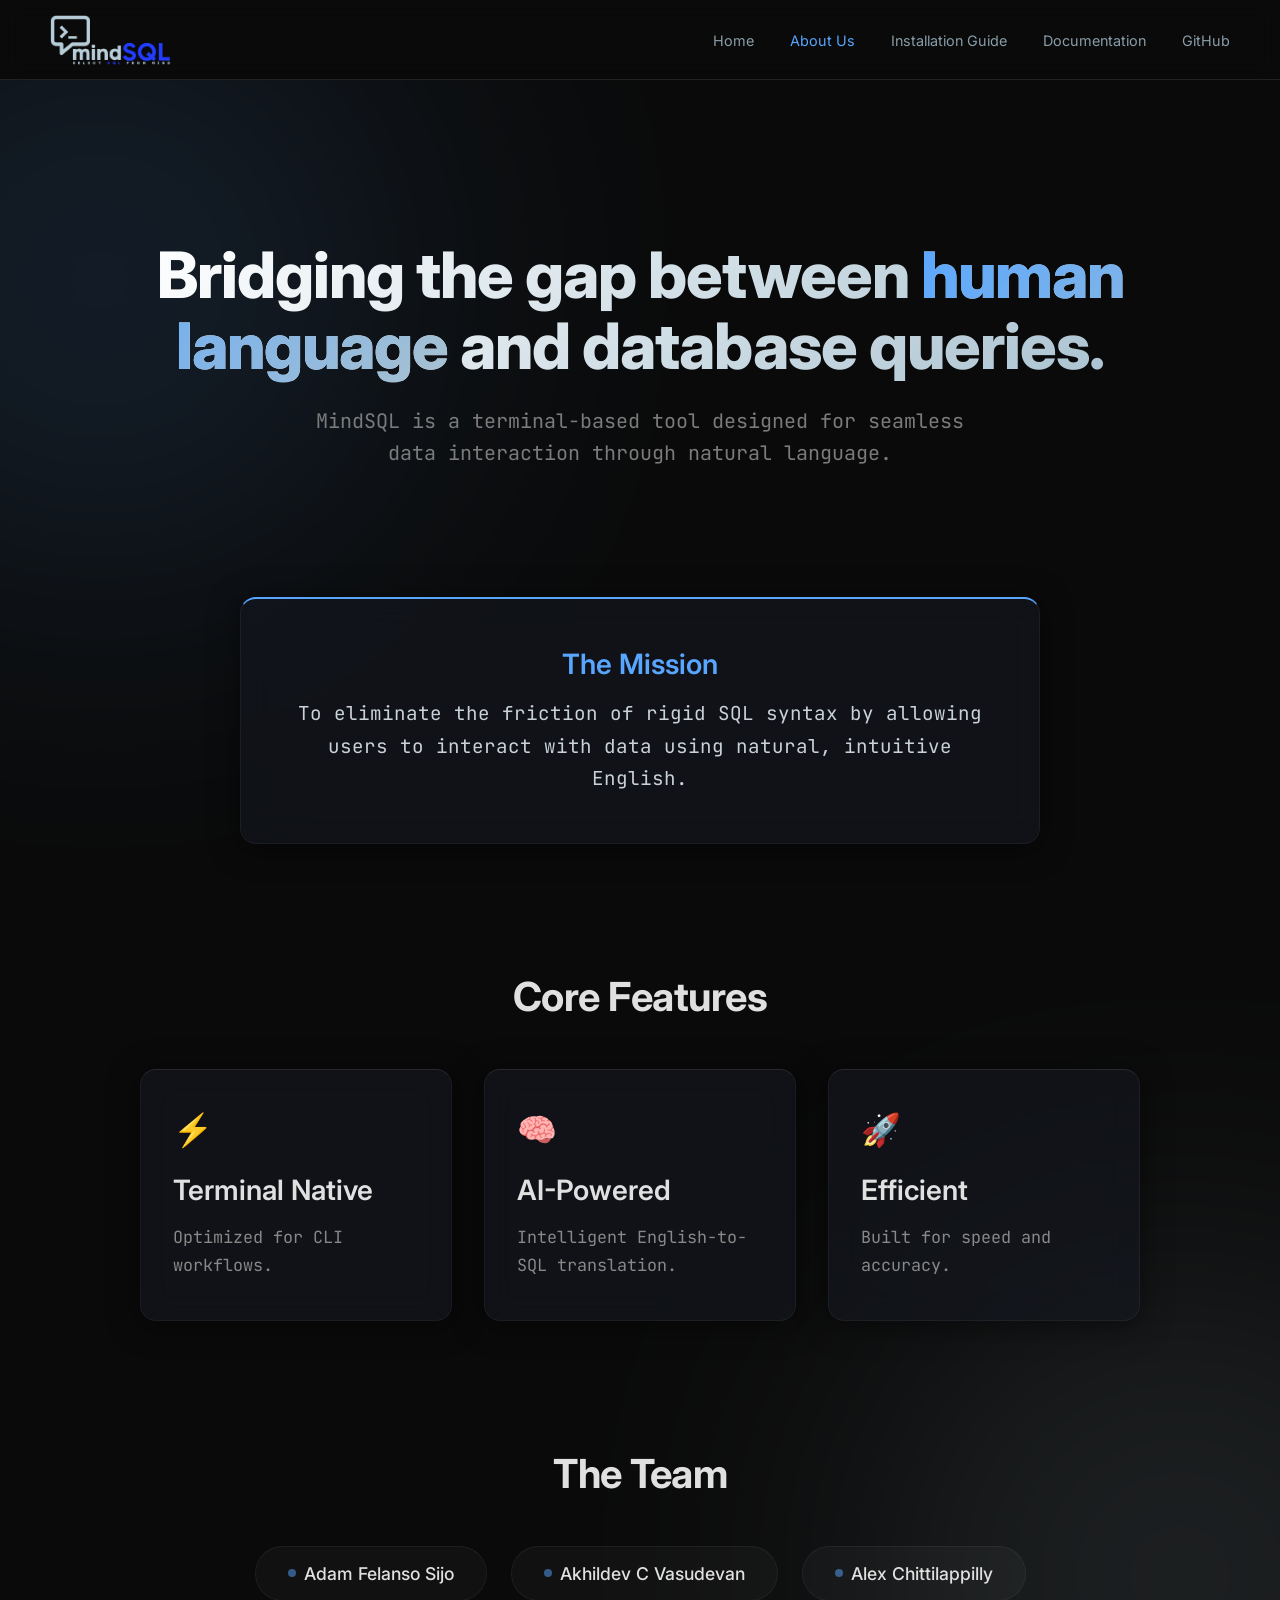
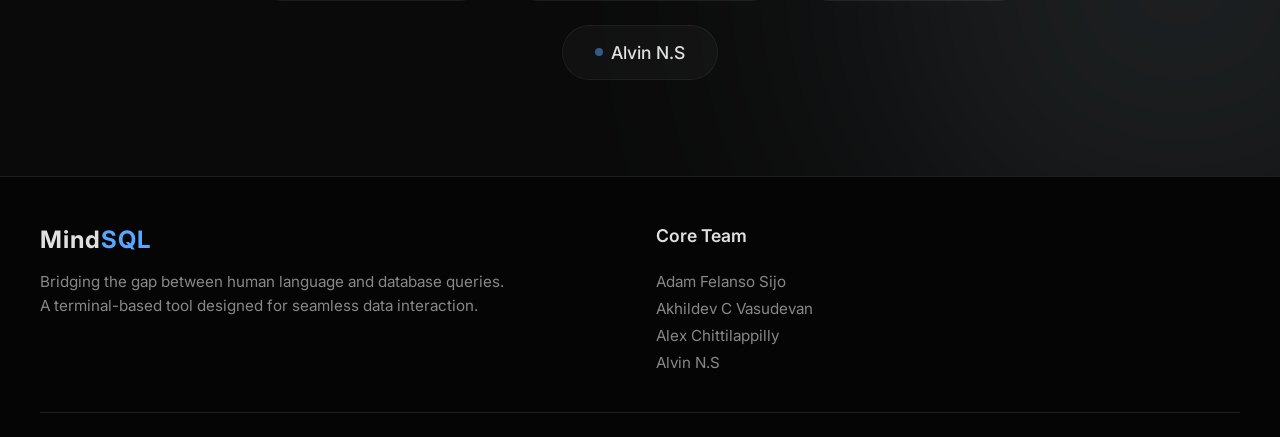
==== commit 7a04ff47: "about section logo size fixed along with the header size" ====
--- a/about.html
+++ b/about.html
@@ -15,7 +15,8 @@
     <header class="navbar">
         <div class="nav-container">
             <a href="/" class="logo" style="text-decoration: none;">
-                <img src="assets/4.png" alt="MINDSQL Logo" style="max-height: 40px; width: auto; vertical-align: middle;">
+                <img src="assets/4.png" alt="MINDSQL Logo"
+                    style="max-height: 100px; width: auto; vertical-align: middle; padding: 5px 0;">
             </a>
             <nav class="nav-links">
                 <a href="index.html">Home</a>
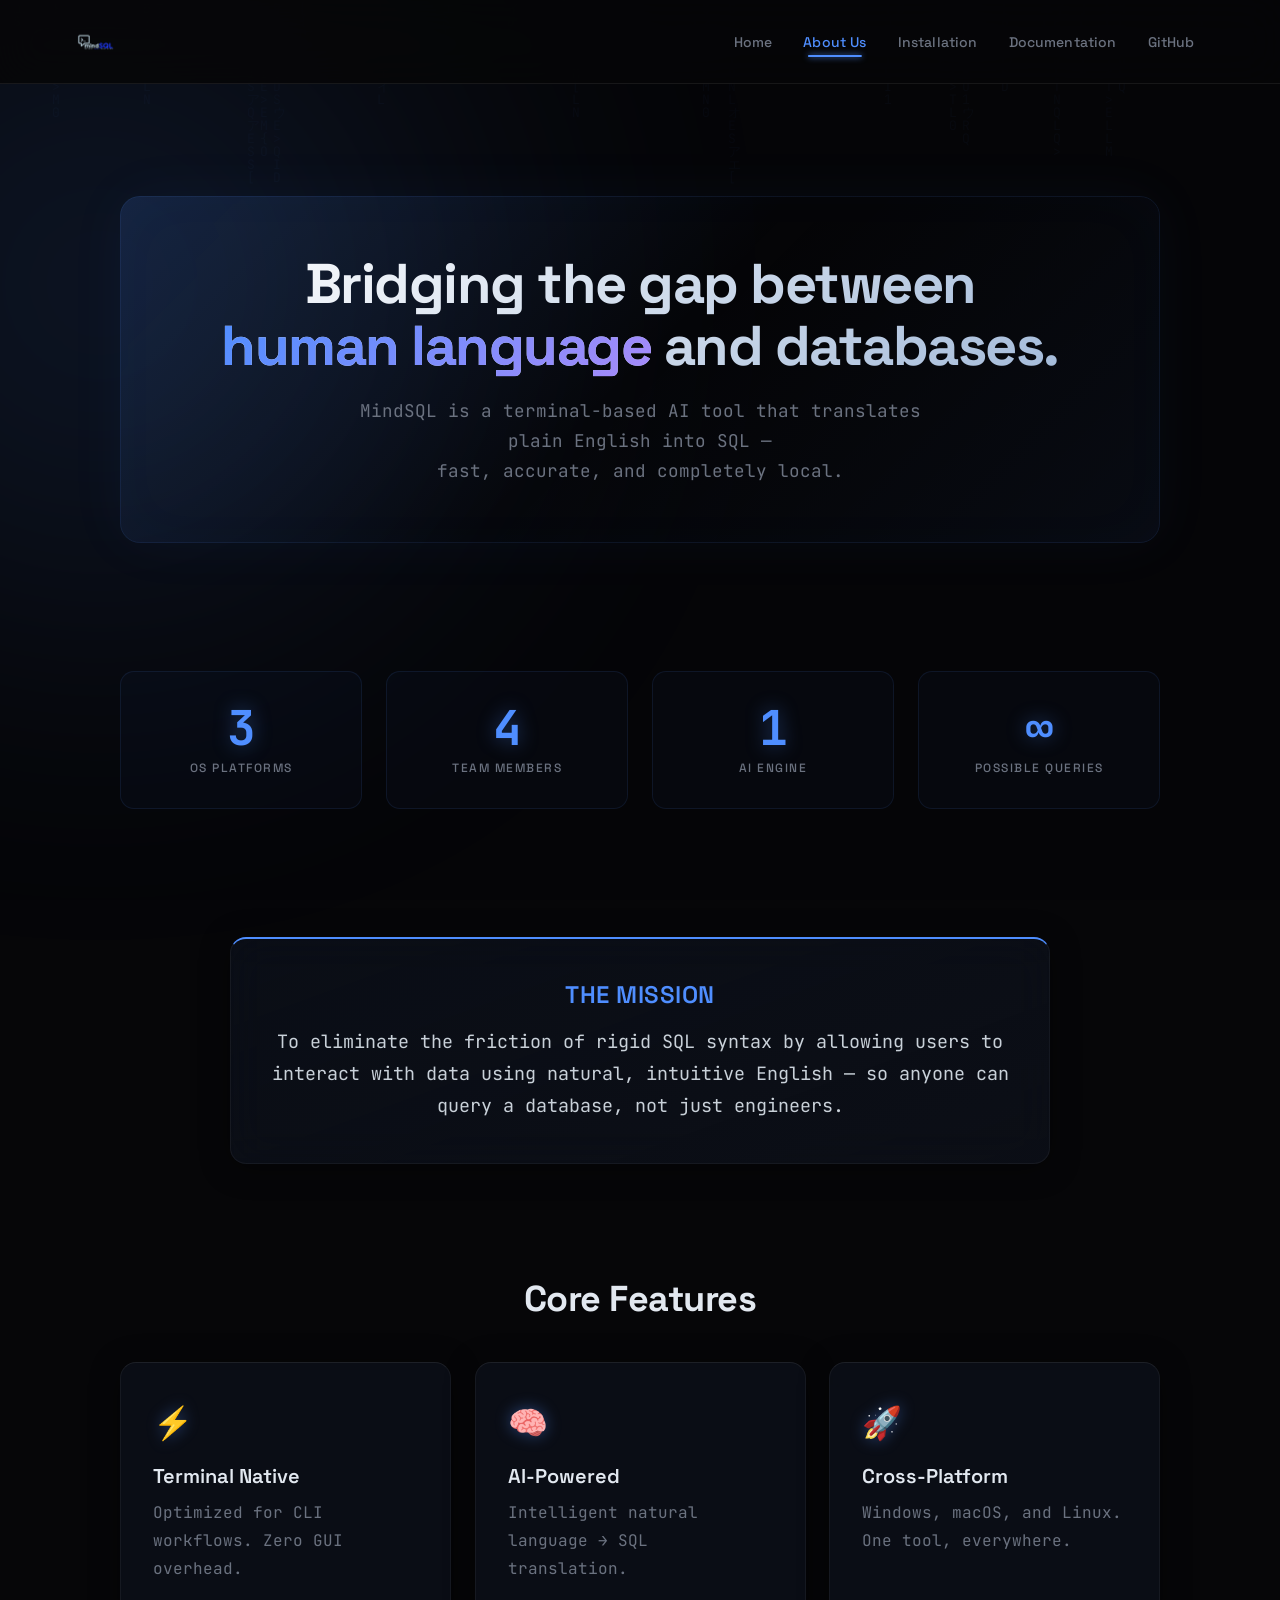
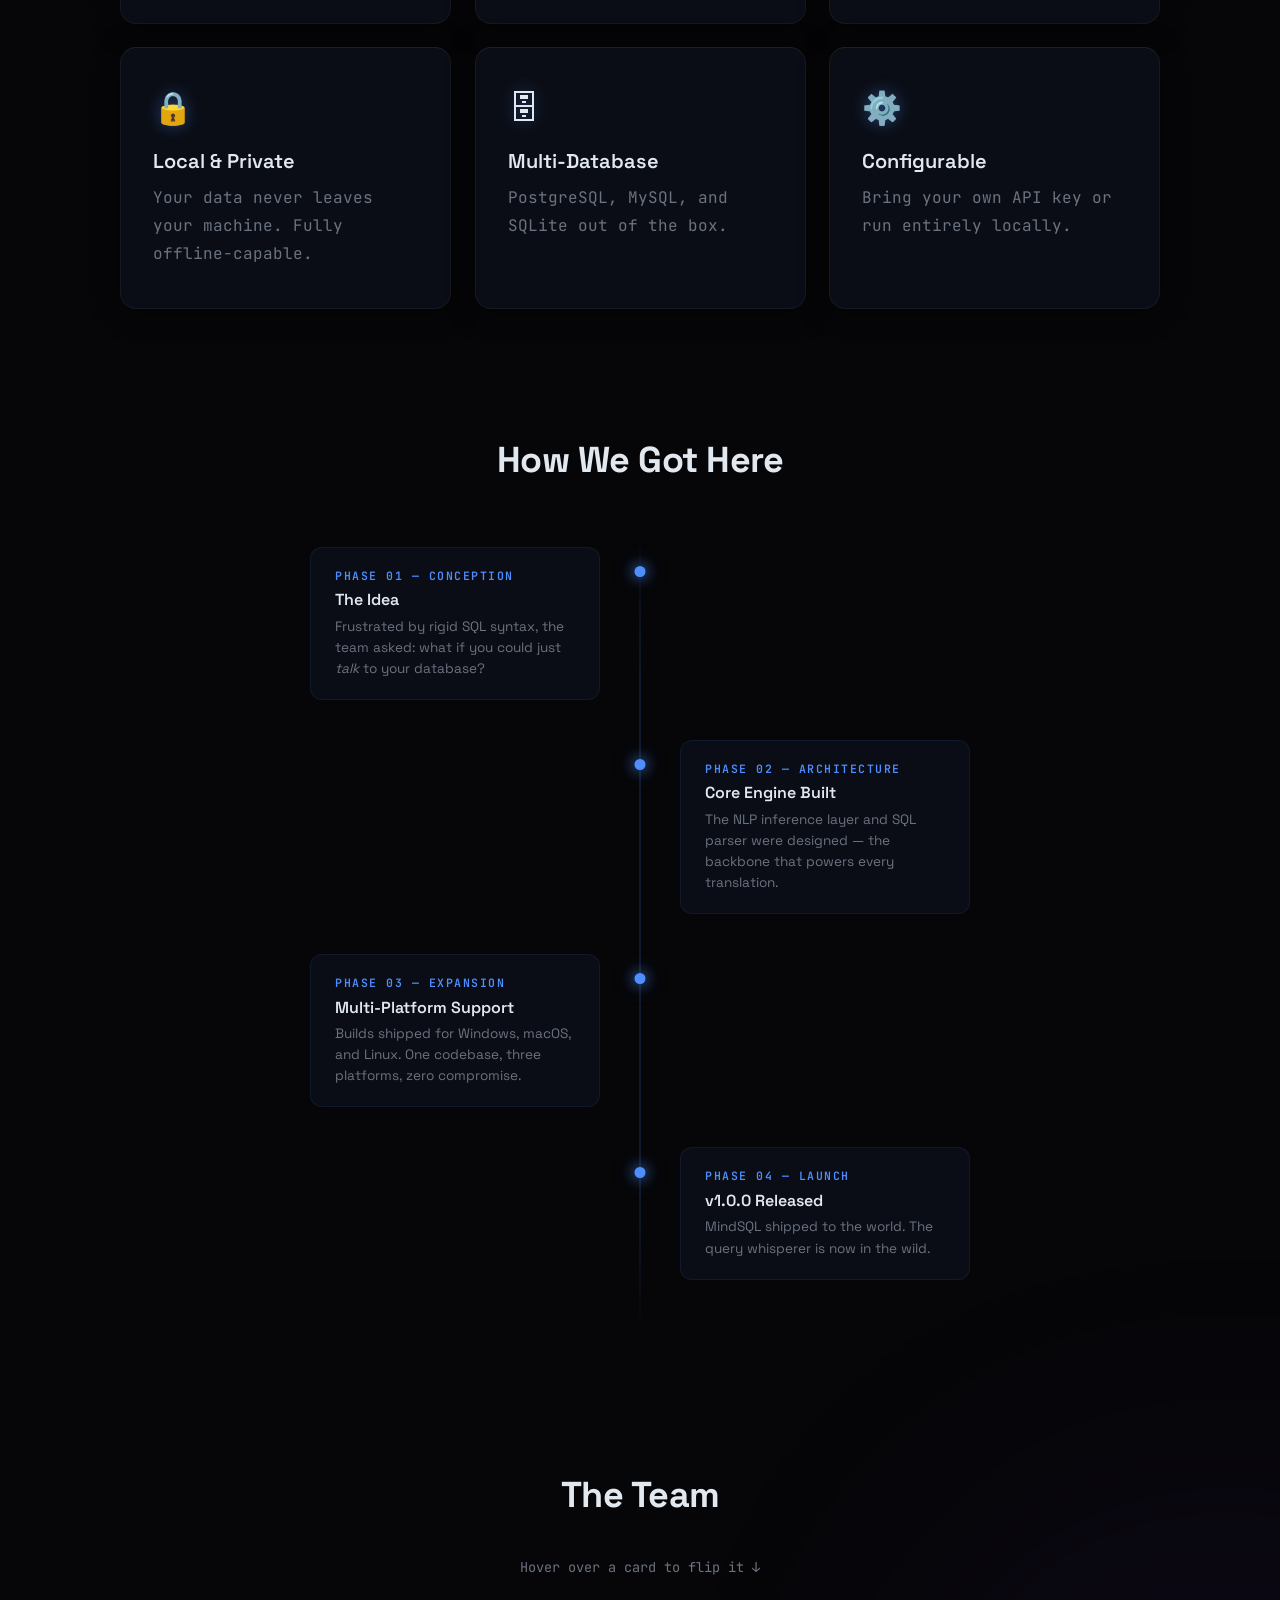
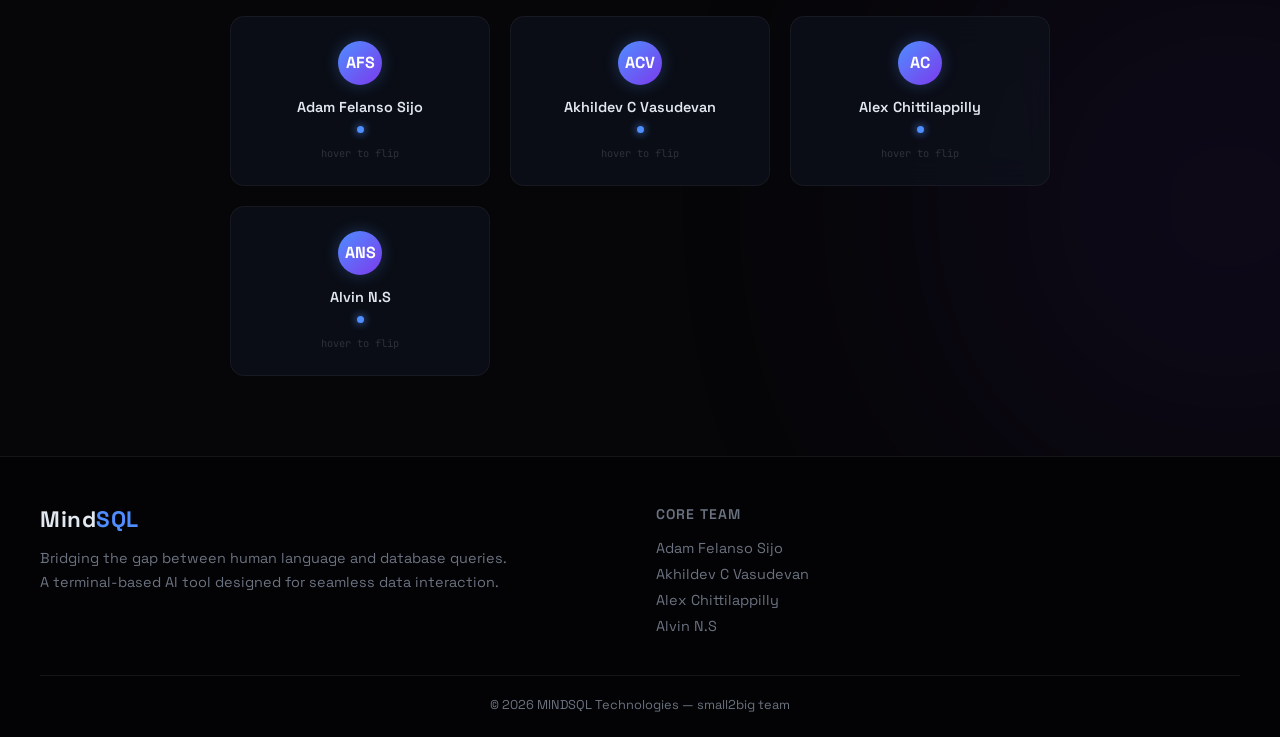
==== commit 45dbc1e5: "transition-and-animation anmation and transmition is added in main page ,added more details" ====
--- a/about.html
+++ b/about.html
@@ -1,27 +1,24 @@
 <!DOCTYPE html>
 <html lang="en">
-
 <head>
     <meta charset="UTF-8">
     <meta name="viewport" content="width=device-width, initial-scale=1.0">
     <title>About Us | MINDSQL</title>
-    <meta name="description" content="Learn about MindSQL, the terminal-based tool designed for seamless data interaction.">
+    <meta name="description" content="Learn about MindSQL — the terminal-based AI tool for seamless data interaction.">
     <link rel="stylesheet" href="styles.css">
-    <link href="https://fonts.googleapis.com/css2?family=Inter:wght@400;600;700&family=JetBrains+Mono:wght@400;600&display=swap"
-        rel="stylesheet">
+    <link href="https://fonts.googleapis.com/css2?family=Space+Grotesk:wght@400;500;600;700;800&family=JetBrains+Mono:wght@400;500;600&display=swap" rel="stylesheet">
 </head>
-
 <body>
+
     <header class="navbar">
         <div class="nav-container">
-            <a href="/" class="logo" style="text-decoration: none;">
-                <img src="assets/4.png" alt="MINDSQL Logo"
-                    style="max-height: 100px; width: auto; vertical-align: middle; padding: 5px 0;">
+            <a href="index.html" class="logo" style="text-decoration:none">
+                <img src="assets/3.png" alt="MINDSQL Logo" style="max-height:48px;width:auto;vertical-align:middle">
             </a>
             <nav class="nav-links">
                 <a href="index.html">Home</a>
                 <a href="about.html" class="active">About Us</a>
-                <a href="installation.html">Installation Guide</a>
+                <a href="installation.html">Installation</a>
                 <a href="index.html#docs">Documentation</a>
                 <a href="#github">GitHub</a>
             </nav>
@@ -29,64 +26,220 @@
     </header>
 
     <main class="about-page">
-        <!-- Hero Section -->
+
+        <!-- ── Hero ─────────────────────────────────── -->
         <section class="about-hero">
             <div class="container border-glow">
-                <h1 class="hero-heading">Bridging the gap between <span class="highlight">human language</span> and database queries.</h1>
+                <h1 class="hero-heading">
+                    Bridging the gap between<br>
+                    <span class="highlight">human language</span> and databases.
+                </h1>
                 <p class="hero-subtitle font-mono">
-                    MindSQL is a terminal-based tool designed for seamless data interaction through natural language.
+                    MindSQL is a terminal-based AI tool that translates plain English into SQL —<br>
+                    fast, accurate, and completely local.
                 </p>
             </div>
         </section>
 
-        <!-- Mission Section -->
+        <!-- ── Stats ─────────────────────────────────── -->
+        <section class="stats-section">
+            <div class="container">
+                <div class="stats-grid">
+                    <div class="stat-item">
+                        <div class="stat-number" data-target="3">0</div>
+                        <div class="stat-label">OS Platforms</div>
+                    </div>
+                    <div class="stat-item">
+                        <div class="stat-number" data-target="4">0</div>
+                        <div class="stat-label">Team Members</div>
+                    </div>
+                    <div class="stat-item">
+                        <div class="stat-number" data-target="1">0</div>
+                        <div class="stat-label">AI Engine</div>
+                    </div>
+                    <div class="stat-item">
+                        <div class="stat-number" data-target="inf">∞</div>
+                        <div class="stat-label">Possible Queries</div>
+                    </div>
+                </div>
+            </div>
+        </section>
+
+        <!-- ── Mission ───────────────────────────────── -->
         <section class="mission-section">
             <div class="container container-sm">
-                <div class="glass-card mission-card anim-delay-1">
+                <div class="glass-card mission-card">
                     <h2>The Mission</h2>
                     <p class="font-mono">
-                        To eliminate the friction of rigid SQL syntax by allowing users to interact with data using natural, intuitive English.
+                        To eliminate the friction of rigid SQL syntax by allowing users to interact with data
+                        using natural, intuitive English — so anyone can query a database, not just engineers.
                     </p>
                 </div>
             </div>
         </section>
 
-        <!-- Core Features Section -->
+        <!-- ── Core Features ─────────────────────────── -->
         <section class="features-section">
             <div class="container">
-                <h2 class="section-title anim-delay-1">Core Features</h2>
+                <h2 class="section-title">Core Features</h2>
                 <div class="features-grid">
-                    <div class="glass-card feature-item anim-delay-2">
-                        <div class="feature-icon">⚡</div>
+                    <div class="glass-card feature-item">
+                        <span class="feature-icon">⚡</span>
                         <h3>Terminal Native</h3>
-                        <p class="font-mono">Optimized for CLI workflows.</p>
-                    </div>
-                    <div class="glass-card feature-item anim-delay-3">
-                        <div class="feature-icon">🧠</div>
+                        <p class="font-mono">Optimized for CLI workflows. Zero GUI overhead.</p>
+                    </div>
+                    <div class="glass-card feature-item">
+                        <span class="feature-icon">🧠</span>
                         <h3>AI-Powered</h3>
-                        <p class="font-mono">Intelligent English-to-SQL translation.</p>
-                    </div>
-                    <div class="glass-card feature-item anim-delay-4">
-                        <div class="feature-icon">🚀</div>
-                        <h3>Efficient</h3>
-                        <p class="font-mono">Built for speed and accuracy.</p>
-                    </div>
-                </div>
-            </div>
-        </section>
-
-        <!-- The Team Section -->
-        <section class="team-section anim-delay-4">
+                        <p class="font-mono">Intelligent natural language → SQL translation.</p>
+                    </div>
+                    <div class="glass-card feature-item">
+                        <span class="feature-icon">🚀</span>
+                        <h3>Cross-Platform</h3>
+                        <p class="font-mono">Windows, macOS, and Linux. One tool, everywhere.</p>
+                    </div>
+                    <div class="glass-card feature-item">
+                        <span class="feature-icon">🔒</span>
+                        <h3>Local &amp; Private</h3>
+                        <p class="font-mono">Your data never leaves your machine. Fully offline-capable.</p>
+                    </div>
+                    <div class="glass-card feature-item">
+                        <span class="feature-icon">🗄</span>
+                        <h3>Multi-Database</h3>
+                        <p class="font-mono">PostgreSQL, MySQL, and SQLite out of the box.</p>
+                    </div>
+                    <div class="glass-card feature-item">
+                        <span class="feature-icon">⚙️</span>
+                        <h3>Configurable</h3>
+                        <p class="font-mono">Bring your own API key or run entirely locally.</p>
+                    </div>
+                </div>
+            </div>
+        </section>
+
+        <!-- ── Timeline ──────────────────────────────── -->
+        <section class="timeline-section">
+            <div class="container">
+                <h2 class="section-title">How We Got Here</h2>
+                <div class="timeline">
+
+                    <div class="timeline-item">
+                        <div class="timeline-dot"></div>
+                        <div class="timeline-content">
+                            <div class="timeline-tag">Phase 01 — Conception</div>
+                            <h4>The Idea</h4>
+                            <p>Frustrated by rigid SQL syntax, the team asked: what if you could just <em>talk</em> to your database?</p>
+                        </div>
+                    </div>
+
+                    <div class="timeline-item">
+                        <div class="timeline-dot"></div>
+                        <div class="timeline-content">
+                            <div class="timeline-tag">Phase 02 — Architecture</div>
+                            <h4>Core Engine Built</h4>
+                            <p>The NLP inference layer and SQL parser were designed — the backbone that powers every translation.</p>
+                        </div>
+                    </div>
+
+                    <div class="timeline-item">
+                        <div class="timeline-dot"></div>
+                        <div class="timeline-content">
+                            <div class="timeline-tag">Phase 03 — Expansion</div>
+                            <h4>Multi-Platform Support</h4>
+                            <p>Builds shipped for Windows, macOS, and Linux. One codebase, three platforms, zero compromise.</p>
+                        </div>
+                    </div>
+
+                    <div class="timeline-item">
+                        <div class="timeline-dot"></div>
+                        <div class="timeline-content">
+                            <div class="timeline-tag">Phase 04 — Launch</div>
+                            <h4>v1.0.0 Released</h4>
+                            <p>MindSQL shipped to the world. The query whisperer is now in the wild.</p>
+                        </div>
+                    </div>
+
+                </div>
+            </div>
+        </section>
+
+        <!-- ── Team ──────────────────────────────────── -->
+        <section class="team-section">
             <div class="container container-sm">
                 <h2 class="section-title text-center">The Team</h2>
+                <p style="text-align:center;color:var(--text-muted);font-family:var(--font-mono);font-size:0.85rem;margin-bottom:2.5rem">
+                    Hover over a card to flip it ↓
+                </p>
                 <div class="team-roster">
-                    <div class="team-member">Adam Felanso Sijo</div>
-                    <div class="team-member">Akhildev C Vasudevan</div>
-                    <div class="team-member">Alex Chittilappilly</div>
-                    <div class="team-member">Alvin N.S</div>
-                </div>
-            </div>
-        </section>
+
+                    <!-- Adam -->
+                    <div class="team-card">
+                        <div class="team-card-inner">
+                            <div class="team-card-front">
+                                <div class="tc-avatar">AFS</div>
+                                <div class="tc-name">Adam Felanso Sijo</div>
+                                <div class="tc-dot"></div>
+                                <div class="tc-hint">hover to flip</div>
+                            </div>
+                            <div class="team-card-back">
+                                <div class="tc-role">Lead Developer</div>
+                                <div class="tc-quote">"The architect behind the vision — if it runs, it's his fault."</div>
+                            </div>
+                        </div>
+                    </div>
+
+                    <!-- Akhildev -->
+                    <div class="team-card">
+                        <div class="team-card-inner">
+                            <div class="team-card-front">
+                                <div class="tc-avatar">ACV</div>
+                                <div class="tc-name">Akhildev C Vasudevan</div>
+                                <div class="tc-dot"></div>
+                                <div class="tc-hint">hover to flip</div>
+                            </div>
+                            <div class="team-card-back">
+                                <div class="tc-role">AI Engineer</div>
+                                <div class="tc-quote">"Teaching machines to think in SQL, one prompt at a time."</div>
+                            </div>
+                        </div>
+                    </div>
+
+                    <!-- Alex -->
+                    <div class="team-card">
+                        <div class="team-card-inner">
+                            <div class="team-card-front">
+                                <div class="tc-avatar">AC</div>
+                                <div class="tc-name">Alex Chittilappilly</div>
+                                <div class="tc-dot"></div>
+                                <div class="tc-hint">hover to flip</div>
+                            </div>
+                            <div class="team-card-back">
+                                <div class="tc-role">Backend Developer</div>
+                                <div class="tc-quote">"The query whisperer. If the DB responds, he made it happen."</div>
+                            </div>
+                        </div>
+                    </div>
+
+                    <!-- Alvin -->
+                    <div class="team-card">
+                        <div class="team-card-inner">
+                            <div class="team-card-front">
+                                <div class="tc-avatar">ANS</div>
+                                <div class="tc-name">Alvin N.S</div>
+                                <div class="tc-dot"></div>
+                                <div class="tc-hint">hover to flip</div>
+                            </div>
+                            <div class="team-card-back">
+                                <div class="tc-role">Systems Architect</div>
+                                <div class="tc-quote">"Building on solid foundations — three platforms, zero excuses."</div>
+                            </div>
+                        </div>
+                    </div>
+
+                </div>
+            </div>
+        </section>
+
     </main>
 
     <footer class="footer">
@@ -95,10 +248,9 @@
                 <h2 class="footer-logo">Mind<span class="text-blue">SQL</span></h2>
                 <p class="footer-desc">
                     Bridging the gap between human language and database queries.<br>
-                    A terminal-based tool designed for seamless data interaction.
+                    A terminal-based AI tool designed for seamless data interaction.
                 </p>
             </div>
-            
             <div class="footer-team">
                 <h3 class="team-heading">Core Team</h3>
                 <ul class="team-list">
@@ -109,7 +261,12 @@
                 </ul>
             </div>
         </div>
+        <div class="footer-bottom">
+            <p class="copyright">&copy; 2026 MINDSQL Technologies — small2big team</p>
+        </div>
     </footer>
+
+    <script src="transitions.js"></script>
+    <script src="about-script.js"></script>
 </body>
-
 </html>
--- a/styles.css
+++ b/styles.css
@@ -1,762 +1,1143 @@
-:root {
-    --bg-color: #0a0a0a;
-    --term-bg: #000000;
-    --accent-color: #58a6ff;
-    --accent-light: #a9c2d0;
-    --text-main: #e0e0e0;
-    --text-muted: #888888;
-    --nav-border: rgba(255, 255, 255, 0.1);
-    --font-sans: 'Inter', sans-serif;
-    --font-mono: 'JetBrains Mono', 'Fira Code', monospace;
-}
-
-* {
-    margin: 0;
-    padding: 0;
-    box-sizing: border-box;
-}
-
-body {
-    background-color: var(--bg-color);
-    color: var(--text-main);
-    font-family: var(--font-sans);
-    display: flex;
-    flex-direction: column;
-    min-height: 100vh;
-}
-
-/* Navbar */
-.navbar {
-    border-bottom: 1px solid var(--nav-border);
-    background: rgba(10, 10, 10, 0.8);
-    backdrop-filter: blur(10px);
-    position: sticky;
-    top: 0;
-    z-index: 100;
-}
-
-.nav-container {
-    max-width: 1200px;
-    margin: 0 auto;
-    padding: 0.6rem;
-    display: flex;
-    justify-content: space-between;
-    align-items: center;
-}
-
-.logo {
-    display: flex;
-    align-items: center;
-}
-.logo img {
-    height: 60px;
-}
-
-.nav-links a {
-    color: var(--accent-light);
-    text-decoration: none;
-    margin-left: 2rem;
-    font-size: 0.9rem;
-    transition: color 0.3s ease;
-    opacity: 0.8;
-}
-
-.nav-links a:hover,
-.nav-links a.active {
-    color: var(--accent-color);
-    opacity: 1;
-}
-
-/* Hero & Terminal */
-.hero {
-    flex: 1;
-    display: flex;
-    justify-content: center;
-    align-items: center;
-    padding: 4rem 2rem;
-}
-
-.terminal-container {
-    background-color: var(--term-bg);
-    width: 100%;
-    max-width: 900px;
-    border-radius: 10px;
-    box-shadow: 0 20px 50px rgba(0, 0, 0, 0.5), 0 0 0 1px var(--nav-border);
-    overflow: hidden;
-    display: flex;
-    flex-direction: column;
-    height: 600px;
-}
-
-.terminal-header {
-    background-color: #1a1a1a;
-    padding: 10px 15px;
-    display: flex;
-    gap: 8px;
-    border-bottom: 1px solid #333;
-}
-
-.dot {
-    width: 12px;
-    height: 12px;
-    border-radius: 50%;
-}
-
-.dot.red {
-    background-color: #ff5f56;
-}
-
-.dot.yellow {
-    background-color: #ffbd2e;
-}
-
-.dot.green {
-    background-color: #27c93f;
-}
-
-.terminal-body {
-    padding: 2rem;
-    font-family: var(--font-mono);
-    font-size: 0.9rem;
-    color: #ffffff;
-    overflow-y: auto;
-    flex: 1;
-    display: flex;
-    flex-direction: column;
-}
-
-.ascii-art {
-    color: var(--accent-color);
-    margin-bottom: 2rem;
-    font-weight: bold;
-    text-shadow: 0 0 5px rgba(37, 99, 235, 0.3);
-}
-
-.terminal-output {
-    flex: 1;
-}
-
-.terminal-output p {
-    margin-bottom: 0.5rem;
-    line-height: 1.5;
-}
-
-.terminal-output .accent {
-    color: #fff;
-    font-weight: bold;
-}
-
-.terminal-output .success {
-    color: var(--accent-color);
-    font-weight: bold;
-    text-shadow: 0 0 8px rgba(37, 99, 235, 0.8);
-}
-
-.terminal-output .system {
-    color: #888;
-}
-
-.terminal-input-line {
-    display: flex;
-    align-items: center;
-    margin-top: 1rem;
-}
-
-.prompt {
-    color: var(--accent-color);
-    margin-right: 10px;
-    white-space: nowrap;
-}
-
-#terminal-input {
-    background: transparent;
-    border: none;
-    color: var(--text-main);
-    font-family: var(--font-mono);
-    font-size: 0.9rem;
-    flex: 1;
-    outline: none;
-    width: 100%;
-}
-
-/* Footer */
-.footer {
-    border-top: 1px solid var(--nav-border);
-    padding: 3rem 2rem 1.5rem;
-    background: #050505;
-}
-
-.footer-content {
-    max-width: 1200px;
-    margin: 0 auto;
-    display: flex;
-    justify-content: space-between;
-    align-items: flex-start;
-    flex-wrap: wrap;
-    gap: 2rem;
-    padding-bottom: 2rem;
-    border-bottom: 1px solid var(--nav-border);
-}
-
-.footer-brand {
-    flex: 1;
-    min-width: 300px;
-}
-
-.footer-logo {
-    font-size: 1.5rem;
-    font-weight: 700;
-    color: var(--text-main);
-    margin-bottom: 1rem;
-    letter-spacing: 1px;
-}
-
-.text-blue {
-    color: var(--accent-color);
-}
-
-.footer-desc {
-    color: var(--text-muted);
-    font-size: 0.95rem;
-    line-height: 1.6;
-}
-
-.footer-team {
-    flex: 1;
-    min-width: 200px;
-}
-
-.team-heading {
-    color: var(--text-main);
-    font-size: 1.1rem;
-    margin-bottom: 1rem;
-    font-weight: 600;
-}
-
-.team-list {
-    list-style-type: none;
-    padding: 0;
-    margin: 0;
-}
-
-.team-list li {
-    color: var(--text-muted);
-    font-size: 0.95rem;
-    margin-bottom: 0.5rem;
-}
-
-/* footer team member*/
-.team-list {
-    list-style-type: none;
-    /* Removes the dots on the left */
-    padding: 0;
-    margin: 10px 0 0 0;
-    display: inline-block;
-    /* Helps center the block */
-    text-align: left;
-    /* Keep names left-aligned relative to each other */
-}
-
-/* --- About Us Page Styles (Premium Redesign) --- */
-
-/* Page Setup & Background Effects */
-.about-page {
-    flex: 1;
-    display: flex;
-    flex-direction: column;
-    padding: 6rem 2rem;
-    gap: 8rem;
-    position: relative;
-    overflow: hidden;
-}
-
-/* Subtle background glowing orbs */
-.about-page::before,
-.about-page::after {
-    content: '';
-    position: absolute;
-    width: 600px;
-    height: 600px;
-    border-radius: 50%;
-    filter: blur(150px);
-    z-index: -1;
-    opacity: 0.15;
-    pointer-events: none;
-}
-
-.about-page::before {
-    top: -100px;
-    left: -200px;
-    background: var(--accent-color);
-}
-
-.about-page::after {
-    bottom: -100px;
-    right: -200px;
-    background: #a9c2d0;
-}
-
-.container {
-    max-width: 1000px;
-    margin: 0 auto;
-    width: 100%;
-    position: relative;
-    z-index: 1;
-}
-
-.container-sm {
-    max-width: 800px;
-}
-
-.font-mono {
-    font-family: 'JetBrains Mono', var(--font-mono);
-}
-
-.section-title {
-    font-size: 2.5rem;
-    font-weight: 700;
-    color: var(--text-main);
-    margin-bottom: 3rem;
-    text-align: center;
-    letter-spacing: -0.5px;
-}
-
-.text-center {
-    text-align: center;
-}
-
-/* Hero Section */
-.about-hero {
-    text-align: center;
-    padding-top: 4rem;
-    animation: fadeInUp 0.8s cubic-bezier(0.16, 1, 0.3, 1) forwards;
-}
-
-.hero-heading {
-    font-size: 4rem;
-    font-weight: 800;
-    line-height: 1.1;
-    margin-bottom: 1.5rem;
-    letter-spacing: -1px;
-    /* Gradient Text */
-    background: linear-gradient(135deg, #ffffff 0%, #a9c2d0 100%);
-    -webkit-background-clip: text;
-    -webkit-text-fill-color: transparent;
-    background-clip: text;
-}
-
-.hero-heading .highlight {
-    background: linear-gradient(135deg, var(--accent-color) 0%, #a9c2d0 100%);
-    -webkit-background-clip: text;
-    -webkit-text-fill-color: transparent;
-    background-clip: text;
-}
-
-.hero-subtitle {
-    font-size: 1.25rem;
-    color: var(--text-muted);
-    line-height: 1.6;
-    max-width: 700px;
-    margin: 0 auto;
-    opacity: 0.9;
-}
-
-/* Glassmorphism Card Styling (Mission & Features) */
-.glass-card {
-    background: rgba(20, 24, 32, 0.6);
-    backdrop-filter: blur(16px);
-    -webkit-backdrop-filter: blur(16px);
-    border: 1px solid rgba(255, 255, 255, 0.05);
-    border-top: 1px solid rgba(255, 255, 255, 0.1);
-    border-radius: 16px;
-    padding: 3rem;
-    box-shadow: 0 4px 30px rgba(0, 0, 0, 0.5);
-    transition: transform 0.3s cubic-bezier(0.16, 1, 0.3, 1), box-shadow 0.3s ease, border-color 0.3s ease;
-    animation: fadeInUp 0.8s cubic-bezier(0.16, 1, 0.3, 1) forwards;
-    opacity: 0;
-}
-
-.glass-card:hover {
-    transform: translateY(-5px);
-    box-shadow: 0 10px 40px rgba(0, 0, 0, 0.8), 0 0 20px rgba(88, 166, 255, 0.1);
-    border-color: rgba(88, 166, 255, 0.3);
-}
-
-.glass-card h2,
-.glass-card h3 {
-    color: var(--text-main);
-    margin-bottom: 1rem;
-    font-size: 1.75rem;
-    font-weight: 600;
-}
-
-.glass-card p {
-    color: var(--text-muted);
-    line-height: 1.7;
-    font-size: 1.05rem;
-}
-
-/* Mission Section Specific */
-.mission-card {
-    text-align: center;
-    border-top: 2px solid var(--accent-color);
-}
-
-.mission-card h2 {
-    color: var(--accent-color);
-}
-
-.mission-card p {
-    font-size: 1.2rem;
-    color: #c9d1d9;
-}
-
-/* Features Grid */
-.features-grid {
-    display: grid;
-    grid-template-columns: repeat(auto-fit, minmax(280px, 1fr));
-    gap: 2rem;
-}
-
-.feature-item {
-    padding: 2.5rem 2rem;
-}
-
-.feature-icon {
-    font-size: 2rem;
-    margin-bottom: 1.5rem;
-    color: var(--accent-color);
-    display: inline-block;
-}
-
-/* Team Section */
-.team-section {
-    animation: fadeInUp 0.8s cubic-bezier(0.16, 1, 0.3, 1) forwards;
-    opacity: 0;
-}
-
-.team-roster {
-    display: flex;
-    flex-wrap: wrap;
-    justify-content: center;
-    gap: 1.5rem;
-}
-
-.team-member {
-    background: rgba(255, 255, 255, 0.03);
-    border: 1px solid rgba(255, 255, 255, 0.05);
-    padding: 1rem 2rem;
-    border-radius: 50px;
-    font-size: 1.1rem;
-    font-weight: 500;
-    color: var(--text-main);
-    transition: all 0.3s ease;
-    display: flex;
-    align-items: center;
-    gap: 0.5rem;
-}
-
-.team-member::before {
-    content: '';
-    display: inline-block;
-    width: 8px;
-    height: 8px;
-    border-radius: 50%;
-    background-color: var(--accent-color);
-    opacity: 0.5;
-    transition: opacity 0.3s ease;
-}
-
-.team-member:hover {
-    background: rgba(88, 166, 255, 0.1);
-    border-color: rgba(88, 166, 255, 0.3);
-    color: white;
-    transform: translateY(-2px);
-}
-
-.team-member:hover::before {
-    opacity: 1;
-    box-shadow: 0 0 10px var(--accent-color);
-}
-
-/* Advanced Animations */
-@keyframes fadeInUp {
-    from {
-        opacity: 0;
-        transform: translateY(30px);
-    }
-    to {
-        opacity: 1;
-        transform: translateY(0);
-    }
-}
-
-/* Staggering Animations for Cards */
-.anim-delay-1 { animation-delay: 0.1s; }
-.anim-delay-2 { animation-delay: 0.2s; }
-.anim-delay-3 { animation-delay: 0.3s; }
-.anim-delay-4 { animation-delay: 0.4s; }
-
-/* Responsive Overrides for About Page */
-@media (max-width: 768px) {
-    .about-page {
-        gap: 5rem;
-        padding: 4rem 1.5rem;
-    }
-    
-    .hero-heading {
-        font-size: 2.5rem;
-    }
-    
-    .glass-card {
-        padding: 2rem;
-    }
-}
-
-/* --- Installation Page Specific Styles --- */
-
-.install-page {
-    gap: 4rem;
-}
-
-.install-grid {
-    grid-template-columns: repeat(auto-fit, minmax(340px, 1fr));
-    align-items: stretch;
-    gap: 3rem; /* Added gap to create breathing room between OS cards */
-}
-
-.install-card {
-    display: flex;
-    flex-direction: column;
-    padding: 3.5rem 3rem; /* Increased padding inside cards for cleaner look */
-}
-
-.install-card h2 {
-    font-size: 1.8rem;
-    display: flex;
-    align-items: center;
-    gap: 0.75rem;
-    flex-wrap: wrap;
-    margin-bottom: 0.5rem;
-}
-
-.install-card .subtitle {
-    font-size: 1.1rem;
-    color: var(--text-muted);
-    margin-bottom: 2rem;
-}
-
-.badge {
-    font-size: 0.8rem;
-    padding: 0.35rem 0.6rem;
-    border-radius: 6px;
-    background: rgba(255, 255, 255, 0.08); /* Smoother badge background */
-    color: #c9d1d9;
-    font-weight: 500;
-    vertical-align: middle;
-}
-
-.highlight-text {
-    color: var(--accent-color);
-    background: rgba(88, 166, 255, 0.15); /* More visible badge highlight */
-}
-
-/* Download Buttons */
-.download-btn {
-    display: inline-flex;
-    align-items: center;
-    justify-content: center;
-    gap: 0.75rem;
-    padding: 1rem 2rem; /* Larger, more clickable buttons */
-    border-radius: 10px;
-    font-size: 1.1rem;
-    font-weight: 600;
-    text-decoration: none;
-    color: white;
-    transition: transform 0.2s ease, box-shadow 0.2s ease;
-    margin-bottom: 3rem; /* Added more space below button */
-    border: 1px solid rgba(255, 255, 255, 0.1);
-}
-
-.download-btn:hover {
-    transform: translateY(-3px);
-    box-shadow: 0 6px 20px rgba(0, 0, 0, 0.4);
-}
-
-.download-btn .icon {
-    font-size: 1.4rem;
-}
-
-.windows-btn {
-    background: linear-gradient(135deg, #0078d7, #004578); /* Darker gradient for better contrast */
-}
-
-.mac-btn {
-    background: linear-gradient(135deg, #444, #1a1a1a); /* Darker macOS gradient */
-}
-
-.linux-btn {
-    background: linear-gradient(135deg, #e95420, #9c3614);
-}
-
-/* Installation Steps */
-.install-steps {
-    flex-grow: 1;
-    display: flex;
-    flex-direction: column;
-}
-
-.install-steps h4 {
-    color: var(--text-main);
-    margin-bottom: 1.5rem; /* Increased spacing */
-    font-size: 1.25rem;
-    border-bottom: 1px solid rgba(255, 255, 255, 0.1);
-    padding-bottom: 0.75rem;
-}
-
-.install-steps ol,
-.install-steps ul {
-    color: #c9d1d9; /* Brighter body text inside cards */
-    font-size: 1.05rem;
-    line-height: 1.8; /* Increased line-height for readability */
-}
-
-.install-steps ol {
-    padding-left: 1.5rem;
-}
-
-.install-steps li {
-    margin-bottom: 0.75rem; /* Increased spacing between list items */
-}
-
-.install-steps code {
-    background: rgba(0, 0, 0, 0.6);
-    padding: 0.3rem 0.5rem;
-    border-radius: 6px;
-    color: var(--accent-color);
-    font-family: var(--font-mono);
-    font-size: 0.95em;
-    border: 1px solid rgba(255, 255, 255, 0.05); /* Added subtle border to inline code */
-}
-
-/* Terminal Block in Instructions */
-.terminal-steps {
-    background: #0d1117;
-    border: 1px solid #30363d;
-    padding: 1.5rem; /* More padding inside the fake terminal block */
-    border-radius: 8px;
-    list-style-type: none;
-    margin: 0;
-    box-shadow: inset 0 2px 4px rgba(0,0,0,0.5); /* Inner shadow to look recessed */
-}
-
-.terminal-steps li {
-    margin-bottom: 0.4rem;
-    display: flex;
-    gap: 0.75rem;
-    align-items: flex-start; /* Align terminal text to top in case lines wrap */
-}
-
-.terminal-steps .comment {
-    color: #8b949e;
-}
-
-.terminal-steps .prompt {
-    color: #3fb950;
-    user-select: none;
-}
-
-.pro-tip {
-    background: rgba(88, 166, 255, 0.05); /* Softer background */
-    padding: 1rem 1.25rem;
-    border-left: 4px solid var(--accent-color);
-    border-radius: 0 6px 6px 0;
-    font-size: 1rem;
-    margin-top: 2rem; /* Clean clearance from steps */
-}
-
-.dependency-note {
-    background: rgba(255, 123, 114, 0.05); /* Softer background */
-    padding: 1rem 1.25rem;
-    border-left: 4px solid #ff7b72;
-    border-radius: 0 6px 6px 0;
-    font-size: 1rem;
-    margin-top: 2rem;
-}
-
-/* Troubleshooting clean up */
-.troubleshooting-card {
-    padding: 4rem 3rem;
-}
-
-.troubleshoot-item {
-    margin-bottom: 2.5rem;
-}
-
-.troubleshoot-item:last-child {
-    margin-bottom: 0;
-}
-
-.troubleshoot-item h4 {
-    font-size: 1.25rem;
-    margin-bottom: 0.5rem;
-    color: var(--accent-light);
-}
-
-.troubleshoot-item p {
-    font-size: 1.1rem;
-    color: #c9d1d9;
-    line-height: 1.6;
-}
-
-.mb-4 { margin-bottom: 1.5rem; }
-.mt-4 { margin-top: 1.5rem; }
-.mt-2 { margin-top: 0.5rem; }
-.text-white { color: #fff; }
-
-.footer-bottom {
-    max-width: 1200px;
-    margin: 0 auto;
-    padding-top: 1.5rem;
-    text-align: center;
-}
-
-.copyright {
-    color: var(--text-muted);
-    font-size: 0.85rem;
-}
-
-/* Animations */
-@keyframes fadeIn {
-    from {
-        opacity: 0;
-        transform: translateY(5px);
-    }
-
-    to {
-        opacity: 1;
-        transform: translateY(0);
-    }
-}
-
-.fade-in {
-    animation: fadeIn 0.3s ease forwards;
-}
-
-/* Scrollbar styling for terminal */
-.terminal-body::-webkit-scrollbar {
-    width: 8px;
-}
-
-.terminal-body::-webkit-scrollbar-track {
-    background: rgba(0, 0, 0, 0.3);
-}
-
-.terminal-body::-webkit-scrollbar-thumb {
-    background: #333;
-    border-radius: 4px;
-}
-
-.terminal-body::-webkit-scrollbar-thumb:hover {
-    background: #555;
-}+/* ============================================
+   MINDSQL — DESIGN SYSTEM
+   ============================================ */
+
+@import url('https://fonts.googleapis.com/css2?family=Space+Grotesk:wght@400;500;600;700;800&family=JetBrains+Mono:wght@400;500;600&display=swap');
+
+:root {
+    --bg-color: #060608;
+    --term-bg: #000000;
+    --accent-color: #4f8eff;
+    --accent-glow: rgba(79, 142, 255, 0.35);
+    --accent-light: #a0b8d8;
+    --text-main: #e2e8f0;
+    --text-muted: #6b7280;
+    --nav-border: rgba(255, 255, 255, 0.07);
+    --card-bg: rgba(14, 18, 28, 0.7);
+    --font-sans: 'Space Grotesk', sans-serif;
+    --font-mono: 'JetBrains Mono', monospace;
+    --green: #3fb950;
+    --red: #ff5f56;
+    --yellow: #ffbd2e;
+}
+
+* { margin: 0; padding: 0; box-sizing: border-box; }
+
+/* Custom cursor — desktop only */
+@media (pointer: fine) {
+    *, *::before, *::after { cursor: none !important; }
+}
+
+body {
+    background-color: var(--bg-color);
+    color: var(--text-main);
+    font-family: var(--font-sans);
+    display: flex;
+    flex-direction: column;
+    min-height: 100vh;
+    overflow-x: hidden;
+}
+
+/* ============================================
+   MATRIX CANVAS
+   ============================================ */
+
+#matrix-canvas {
+    position: fixed;
+    top: 0; left: 0;
+    width: 100%; height: 100%;
+    z-index: 0;
+    opacity: 0.035;
+    pointer-events: none;
+}
+
+/* ============================================
+   PAGE TRANSITION OVERLAY
+   ============================================ */
+
+#page-transition {
+    position: fixed;
+    inset: 0;
+    z-index: 99999;
+    background: #000;
+    display: flex;
+    align-items: center;
+    justify-content: center;
+    flex-direction: column;
+    gap: 1rem;
+    pointer-events: none;
+    transition: opacity 0.45s cubic-bezier(0.4, 0, 0.2, 1);
+}
+
+#page-transition.blocking { pointer-events: all; }
+
+.transition-logo {
+    font-family: var(--font-mono);
+    font-size: 1.5rem;
+    font-weight: 600;
+    color: var(--accent-color);
+    letter-spacing: 6px;
+    text-transform: uppercase;
+}
+
+.transition-logo span { color: #fff; }
+
+.transition-bar {
+    width: 200px;
+    height: 2px;
+    background: rgba(255,255,255,0.08);
+    border-radius: 2px;
+    overflow: hidden;
+}
+
+.transition-bar-fill {
+    height: 100%;
+    width: 0%;
+    background: var(--accent-color);
+    border-radius: 2px;
+    transition: width 0.35s ease;
+    box-shadow: 0 0 8px var(--accent-color);
+}
+
+#page-transition.blocking .transition-bar-fill { width: 100%; }
+
+/* ============================================
+   CUSTOM CURSOR
+   ============================================ */
+
+.cursor {
+    position: fixed;
+    width: 6px; height: 18px;
+    background: var(--accent-color);
+    top: 0; left: 0;
+    pointer-events: none;
+    z-index: 99998;
+    border-radius: 1px;
+    animation: cursorBlink 1.1s step-end infinite;
+    box-shadow: 0 0 10px var(--accent-color), 0 0 20px var(--accent-glow);
+    will-change: transform;
+}
+
+.cursor-ring {
+    position: fixed;
+    width: 32px; height: 32px;
+    border: 1.5px solid rgba(79, 142, 255, 0.4);
+    border-radius: 50%;
+    top: 0; left: 0;
+    pointer-events: none;
+    z-index: 99997;
+    transition: width 0.25s ease, height 0.25s ease, border-color 0.25s ease, background-color 0.25s ease;
+    will-change: transform;
+}
+
+.cursor.hovering { opacity: 0; }
+.cursor-ring.hovering {
+    width: 52px; height: 52px;
+    border-color: rgba(79, 142, 255, 0.7);
+    background-color: rgba(79, 142, 255, 0.04);
+}
+
+@keyframes cursorBlink {
+    0%, 100% { opacity: 1; }
+    50% { opacity: 0; }
+}
+
+/* ============================================
+   TOAST SYSTEM
+   ============================================ */
+
+.toast-container {
+    position: fixed;
+    bottom: 2rem; right: 2rem;
+    z-index: 9999;
+    display: flex;
+    flex-direction: column;
+    gap: 0.6rem;
+    pointer-events: none;
+}
+
+.toast {
+    background: rgba(10, 14, 22, 0.97);
+    backdrop-filter: blur(24px);
+    border: 1px solid rgba(255,255,255,0.08);
+    border-left: 3px solid var(--accent-color);
+    padding: 0.7rem 1.1rem;
+    border-radius: 8px;
+    font-family: var(--font-mono);
+    font-size: 0.8rem;
+    color: var(--text-main);
+    min-width: 220px;
+    animation: toastIn 0.35s cubic-bezier(0.16, 1, 0.3, 1) forwards;
+    box-shadow: 0 4px 24px rgba(0,0,0,0.6);
+}
+
+.toast.exit { animation: toastOut 0.3s ease forwards; }
+
+@keyframes toastIn {
+    from { opacity: 0; transform: translateX(60px) scale(0.95); }
+    to   { opacity: 1; transform: translateX(0) scale(1); }
+}
+@keyframes toastOut {
+    from { opacity: 1; transform: translateX(0); }
+    to   { opacity: 0; transform: translateX(60px); }
+}
+
+/* ============================================
+   NAVBAR
+   ============================================ */
+
+.navbar {
+    border-bottom: 1px solid var(--nav-border);
+    background: rgba(6, 6, 8, 0.85);
+    backdrop-filter: blur(20px);
+    -webkit-backdrop-filter: blur(20px);
+    position: sticky;
+    top: 0;
+    z-index: 1000;
+}
+
+.nav-container {
+    max-width: 1200px;
+    margin: 0 auto;
+    padding: 1.1rem 2rem;
+    display: flex;
+    justify-content: space-between;
+    align-items: center;
+    position: relative;
+}
+
+.logo { display: flex; align-items: center; }
+
+.nav-links {
+    display: flex;
+    align-items: center;
+    gap: 0.25rem;
+}
+
+.nav-links a {
+    color: var(--text-muted);
+    text-decoration: none;
+    font-size: 0.875rem;
+    font-weight: 500;
+    padding: 0.5rem 0.85rem;
+    border-radius: 6px;
+    transition: color 0.2s ease, background 0.2s ease, text-shadow 0.2s ease;
+    letter-spacing: 0.01em;
+    position: relative;
+}
+
+.nav-links a::after {
+    content: '';
+    position: absolute;
+    bottom: 2px; left: 50%;
+    width: 0; height: 1.5px;
+    background: var(--accent-color);
+    transform: translateX(-50%);
+    transition: width 0.25s ease;
+    border-radius: 2px;
+    box-shadow: 0 0 6px var(--accent-color);
+}
+
+.nav-links a:hover { color: var(--text-main); background: rgba(255,255,255,0.04); }
+.nav-links a:hover::after { width: 60%; }
+.nav-links a.active { color: var(--accent-color); }
+.nav-links a.active::after { width: 60%; }
+
+/* Hamburger */
+.hamburger {
+    display: none;
+    flex-direction: column;
+    gap: 5px;
+    background: none;
+    border: none;
+    padding: 4px;
+    z-index: 10;
+}
+
+.hamburger span {
+    display: block;
+    width: 22px; height: 2px;
+    background: var(--accent-light);
+    border-radius: 2px;
+    transition: all 0.3s ease;
+}
+
+.hamburger.open span:nth-child(1) { transform: rotate(45deg) translate(5px, 5px); }
+.hamburger.open span:nth-child(2) { opacity: 0; width: 0; }
+.hamburger.open span:nth-child(3) { transform: rotate(-45deg) translate(5px, -5px); }
+
+@media (max-width: 768px) {
+    .hamburger { display: flex; }
+
+    .nav-links {
+        display: none;
+        position: absolute;
+        top: calc(100% + 1px);
+        left: 0; right: 0;
+        background: rgba(6, 6, 8, 0.98);
+        backdrop-filter: blur(24px);
+        border-bottom: 1px solid var(--nav-border);
+        padding: 1rem 1.5rem 1.5rem;
+        flex-direction: column;
+        align-items: flex-start;
+        gap: 0.25rem;
+    }
+
+    .nav-links.open { display: flex; }
+    .nav-links a { width: 100%; padding: 0.6rem 0.75rem; }
+}
+
+/* ============================================
+   HERO & TERMINAL
+   ============================================ */
+
+.hero {
+    flex: 1;
+    display: flex;
+    justify-content: center;
+    align-items: center;
+    padding: 3rem 2rem;
+    position: relative;
+    z-index: 1;
+}
+
+.terminal-container {
+    background-color: var(--term-bg);
+    width: 100%;
+    max-width: 900px;
+    border-radius: 12px;
+    box-shadow:
+        0 0 0 1px rgba(255,255,255,0.07),
+        0 25px 60px rgba(0,0,0,0.7),
+        0 0 80px rgba(79, 142, 255, 0.06);
+    overflow: hidden;
+    display: flex;
+    flex-direction: column;
+    height: 600px;
+    transition: box-shadow 0.3s ease;
+}
+
+.terminal-container:focus-within {
+    box-shadow:
+        0 0 0 1px rgba(79, 142, 255, 0.2),
+        0 25px 60px rgba(0,0,0,0.7),
+        0 0 100px rgba(79, 142, 255, 0.12);
+}
+
+.terminal-header {
+    background-color: #111114;
+    padding: 12px 16px;
+    display: flex;
+    gap: 8px;
+    align-items: center;
+    border-bottom: 1px solid rgba(255,255,255,0.05);
+}
+
+.terminal-header-title {
+    flex: 1;
+    text-align: center;
+    font-family: var(--font-mono);
+    font-size: 0.75rem;
+    color: var(--text-muted);
+    letter-spacing: 0.05em;
+}
+
+.dot {
+    width: 12px; height: 12px;
+    border-radius: 50%;
+    flex-shrink: 0;
+}
+.dot.red    { background: #ff5f56; box-shadow: 0 0 6px rgba(255,95,86,0.5); }
+.dot.yellow { background: #ffbd2e; box-shadow: 0 0 6px rgba(255,189,46,0.5); }
+.dot.green  { background: #27c93f; box-shadow: 0 0 6px rgba(39,201,63,0.5); }
+
+.terminal-body {
+    padding: 1.75rem;
+    font-family: var(--font-mono);
+    font-size: 0.875rem;
+    color: #e0e0e0;
+    overflow-y: auto;
+    flex: 1;
+    display: flex;
+    flex-direction: column;
+    line-height: 1.6;
+}
+
+.ascii-art {
+    color: var(--accent-color);
+    margin-bottom: 1.5rem;
+    font-weight: 600;
+    font-size: 0.75rem;
+    text-shadow: 0 0 20px rgba(79, 142, 255, 0.4);
+    transition: filter 0.1s ease, transform 0.1s ease;
+    user-select: none;
+}
+
+/* ASCII Glitch */
+@keyframes asciiGlitch {
+    0%   { transform: skewX(0deg) translateX(0); filter: none; opacity: 1; }
+    15%  { transform: skewX(-3deg) translateX(4px); filter: hue-rotate(90deg) brightness(1.5); opacity: 0.85; }
+    30%  { transform: skewX(2deg) translateX(-3px); filter: hue-rotate(-90deg); opacity: 0.9; }
+    50%  { transform: skewX(0deg) translateX(2px); filter: hue-rotate(180deg) brightness(1.3); }
+    70%  { transform: skewX(-1deg) translateX(-2px); filter: none; opacity: 0.95; }
+    85%  { transform: skewX(1deg) translateX(1px); filter: hue-rotate(45deg); }
+    100% { transform: skewX(0deg) translateX(0); filter: none; opacity: 1; }
+}
+
+.ascii-art.glitching {
+    animation: asciiGlitch 0.35s steps(1) forwards;
+}
+
+.terminal-output { flex: 1; }
+.terminal-output p { margin-bottom: 0.4rem; }
+
+.accent { color: #fff; font-weight: 600; }
+.success { color: var(--accent-color); font-weight: 600; text-shadow: 0 0 10px var(--accent-glow); }
+.system  { color: var(--text-muted); }
+
+/* Boot lines */
+.boot-line       { color: var(--green); }
+.boot-line.warn  { color: var(--yellow); }
+.boot-line.info  { color: var(--accent-color); }
+.boot-line.error { color: var(--red); }
+
+.terminal-input-line {
+    display: flex;
+    align-items: center;
+    margin-top: 0.75rem;
+    border-top: 1px solid rgba(255,255,255,0.04);
+    padding-top: 0.75rem;
+}
+
+.prompt { color: var(--accent-color); margin-right: 10px; white-space: nowrap; flex-shrink: 0; }
+
+#terminal-input {
+    background: transparent;
+    border: none;
+    color: var(--text-main);
+    font-family: var(--font-mono);
+    font-size: 0.875rem;
+    flex: 1;
+    outline: none;
+    width: 100%;
+    caret-color: var(--accent-color);
+}
+
+#terminal-input::placeholder { color: rgba(255,255,255,0.15); }
+
+/* Scrollbar */
+.terminal-body::-webkit-scrollbar { width: 6px; }
+.terminal-body::-webkit-scrollbar-track { background: transparent; }
+.terminal-body::-webkit-scrollbar-thumb { background: rgba(255,255,255,0.1); border-radius: 3px; }
+.terminal-body::-webkit-scrollbar-thumb:hover { background: rgba(255,255,255,0.2); }
+
+/* ============================================
+   FOOTER
+   ============================================ */
+
+.footer {
+    border-top: 1px solid var(--nav-border);
+    padding: 3rem 2rem 1.5rem;
+    background: rgba(4, 4, 6, 0.9);
+    position: relative;
+    z-index: 1;
+}
+
+.footer-content {
+    max-width: 1200px;
+    margin: 0 auto;
+    display: flex;
+    justify-content: space-between;
+    align-items: flex-start;
+    flex-wrap: wrap;
+    gap: 2rem;
+    padding-bottom: 2rem;
+    border-bottom: 1px solid var(--nav-border);
+}
+
+.footer-brand { flex: 1; min-width: 280px; }
+
+.footer-logo {
+    font-size: 1.4rem;
+    font-weight: 700;
+    color: var(--text-main);
+    margin-bottom: 0.75rem;
+    letter-spacing: 0.5px;
+    font-family: var(--font-sans);
+}
+
+.text-blue { color: var(--accent-color); }
+
+.footer-desc {
+    color: var(--text-muted);
+    font-size: 0.9rem;
+    line-height: 1.7;
+}
+
+.footer-team { flex: 1; min-width: 180px; }
+
+.team-heading {
+    color: var(--text-main);
+    font-size: 0.875rem;
+    font-weight: 600;
+    text-transform: uppercase;
+    letter-spacing: 1px;
+    margin-bottom: 1rem;
+    color: var(--text-muted);
+}
+
+.team-list {
+    list-style: none;
+    padding: 0; margin: 0;
+}
+
+.team-list li {
+    color: var(--text-muted);
+    font-size: 0.9rem;
+    margin-bottom: 0.5rem;
+    transition: color 0.2s ease;
+}
+
+.team-list li:hover { color: var(--text-main); }
+
+.footer-bottom {
+    max-width: 1200px;
+    margin: 0 auto;
+    padding-top: 1.25rem;
+    text-align: center;
+}
+
+.copyright { color: var(--text-muted); font-size: 0.8rem; }
+
+/* ============================================
+   ABOUT PAGE LAYOUT
+   ============================================ */
+
+.about-page {
+    flex: 1;
+    display: flex;
+    flex-direction: column;
+    padding: 5rem 2rem;
+    gap: 7rem;
+    position: relative;
+    z-index: 1;
+}
+
+/* Ambient orbs */
+.about-page::before, .about-page::after {
+    content: '';
+    position: absolute;
+    border-radius: 50%;
+    filter: blur(160px);
+    z-index: -1;
+    pointer-events: none;
+    opacity: 0.12;
+}
+.about-page::before { width: 700px; height: 700px; top: -150px; left: -250px; background: var(--accent-color); }
+.about-page::after  { width: 500px; height: 500px; bottom: 0; right: -200px; background: #7c3aed; }
+
+.container { max-width: 1040px; margin: 0 auto; width: 100%; }
+.container-sm { max-width: 820px; }
+
+.font-mono { font-family: var(--font-mono); }
+
+.section-title {
+    font-size: 2.25rem;
+    font-weight: 700;
+    color: var(--text-main);
+    margin-bottom: 2.5rem;
+    text-align: center;
+    letter-spacing: -0.5px;
+}
+
+.text-center { text-align: center; }
+
+/* Hero Section */
+.about-hero {
+    text-align: center;
+    padding-top: 2rem;
+}
+
+.border-glow {
+    border: 1px solid rgba(79, 142, 255, 0.1);
+    border-radius: 20px;
+    padding: 3.5rem;
+    box-shadow: 0 0 60px rgba(79, 142, 255, 0.05), inset 0 0 60px rgba(79, 142, 255, 0.02);
+    position: relative;
+}
+
+.border-glow::before {
+    content: '';
+    position: absolute;
+    inset: -1px;
+    border-radius: 20px;
+    background: linear-gradient(135deg, rgba(79,142,255,0.15), transparent, rgba(79,142,255,0.05));
+    pointer-events: none;
+    z-index: -1;
+}
+
+.hero-heading {
+    font-size: 3.5rem;
+    font-weight: 800;
+    line-height: 1.1;
+    margin-bottom: 1.25rem;
+    letter-spacing: -1.5px;
+    background: linear-gradient(140deg, #fff 0%, #a0b8d8 100%);
+    -webkit-background-clip: text;
+    -webkit-text-fill-color: transparent;
+    background-clip: text;
+}
+
+.hero-heading .highlight {
+    background: linear-gradient(135deg, var(--accent-color) 0%, #a78bfa 100%);
+    -webkit-background-clip: text;
+    -webkit-text-fill-color: transparent;
+    background-clip: text;
+}
+
+.hero-subtitle {
+    font-size: 1.1rem;
+    color: var(--text-muted);
+    line-height: 1.7;
+    max-width: 620px;
+    margin: 0 auto;
+}
+
+/* ============================================
+   GLASSMORPHISM CARDS
+   ============================================ */
+
+.glass-card {
+    background: var(--card-bg);
+    backdrop-filter: blur(20px);
+    -webkit-backdrop-filter: blur(20px);
+    border: 1px solid rgba(255, 255, 255, 0.05);
+    border-top: 1px solid rgba(255, 255, 255, 0.08);
+    border-radius: 16px;
+    padding: 2.5rem;
+    box-shadow: 0 4px 30px rgba(0, 0, 0, 0.4);
+    transition: transform 0.4s cubic-bezier(0.16, 1, 0.3, 1),
+                box-shadow 0.4s ease,
+                border-color 0.3s ease;
+    transform-style: preserve-3d;
+    will-change: transform;
+}
+
+.glass-card:hover {
+    box-shadow: 0 16px 48px rgba(0, 0, 0, 0.6), 0 0 30px rgba(79, 142, 255, 0.08);
+    border-color: rgba(79, 142, 255, 0.2);
+}
+
+.glass-card h2, .glass-card h3 {
+    color: var(--text-main);
+    margin-bottom: 1rem;
+    font-size: 1.6rem;
+    font-weight: 600;
+}
+
+.glass-card p {
+    color: var(--text-muted);
+    line-height: 1.75;
+    font-size: 1rem;
+}
+
+/* Mission Card */
+.mission-card {
+    text-align: center;
+    border-top: 2px solid var(--accent-color);
+    background: linear-gradient(160deg, rgba(79,142,255,0.06) 0%, var(--card-bg) 100%);
+}
+.mission-card h2 { color: var(--accent-color); font-size: 1.5rem; letter-spacing: 0.5px; text-transform: uppercase; }
+.mission-card p  { font-size: 1.15rem; color: #c9d1d9; }
+
+/* ============================================
+   STATS SECTION
+   ============================================ */
+
+.stats-section { padding: 1rem 0; }
+
+.stats-grid {
+    display: grid;
+    grid-template-columns: repeat(4, 1fr);
+    gap: 1.5rem;
+}
+
+@media (max-width: 768px) { .stats-grid { grid-template-columns: repeat(2, 1fr); } }
+@media (max-width: 480px) { .stats-grid { grid-template-columns: 1fr 1fr; } }
+
+.stat-item {
+    text-align: center;
+    padding: 2rem 1.5rem;
+    background: rgba(79, 142, 255, 0.03);
+    border: 1px solid rgba(79, 142, 255, 0.1);
+    border-radius: 14px;
+    transition: border-color 0.3s ease, background 0.3s ease, transform 0.3s ease;
+}
+
+.stat-item:hover {
+    border-color: rgba(79, 142, 255, 0.3);
+    background: rgba(79, 142, 255, 0.06);
+    transform: translateY(-3px);
+}
+
+.stat-number {
+    font-family: var(--font-mono);
+    font-size: 3rem;
+    font-weight: 700;
+    color: var(--accent-color);
+    line-height: 1;
+    margin-bottom: 0.5rem;
+    text-shadow: 0 0 20px rgba(79, 142, 255, 0.4);
+}
+
+.stat-label {
+    font-size: 0.75rem;
+    color: var(--text-muted);
+    text-transform: uppercase;
+    letter-spacing: 1.5px;
+    font-weight: 500;
+}
+
+/* ============================================
+   FEATURES GRID
+   ============================================ */
+
+.features-grid {
+    display: grid;
+    grid-template-columns: repeat(auto-fit, minmax(280px, 1fr));
+    gap: 1.5rem;
+}
+
+.feature-item { padding: 2.5rem 2rem; }
+
+.feature-icon {
+    font-size: 2rem;
+    margin-bottom: 1.25rem;
+    display: block;
+    filter: drop-shadow(0 0 8px rgba(79,142,255,0.4));
+}
+
+.feature-item h3 { font-size: 1.25rem; margin-bottom: 0.6rem; }
+
+/* ============================================
+   TEAM FLIP CARDS
+   ============================================ */
+
+.team-roster {
+    display: grid;
+    grid-template-columns: repeat(auto-fit, minmax(200px, 1fr));
+    gap: 1.25rem;
+}
+
+.team-card {
+    height: 170px;
+    perspective: 1200px;
+}
+
+.team-card-inner {
+    position: relative;
+    width: 100%; height: 100%;
+    transition: transform 0.65s cubic-bezier(0.16, 1, 0.3, 1);
+    transform-style: preserve-3d;
+}
+
+.team-card:hover .team-card-inner { transform: rotateY(180deg); }
+
+.team-card-front, .team-card-back {
+    position: absolute;
+    inset: 0;
+    backface-visibility: hidden;
+    -webkit-backface-visibility: hidden;
+    border-radius: 14px;
+    display: flex;
+    align-items: center;
+    justify-content: center;
+    flex-direction: column;
+    gap: 0.6rem;
+    padding: 1.5rem;
+    text-align: center;
+    border: 1px solid rgba(255,255,255,0.05);
+    background: var(--card-bg);
+    backdrop-filter: blur(16px);
+}
+
+.team-card-back {
+    transform: rotateY(180deg);
+    background: linear-gradient(135deg, rgba(79,142,255,0.1), rgba(14,18,28,0.9));
+    border-color: rgba(79, 142, 255, 0.25);
+}
+
+.tc-avatar {
+    width: 44px; height: 44px;
+    border-radius: 50%;
+    background: linear-gradient(135deg, var(--accent-color), #7c3aed);
+    display: flex; align-items: center; justify-content: center;
+    font-weight: 700;
+    font-size: 1rem;
+    color: #fff;
+    margin-bottom: 0.25rem;
+    box-shadow: 0 0 16px rgba(79,142,255,0.3);
+}
+
+.tc-name { color: var(--text-main); font-weight: 600; font-size: 0.9rem; }
+
+.tc-dot {
+    width: 7px; height: 7px;
+    border-radius: 50%;
+    background: var(--accent-color);
+    box-shadow: 0 0 8px var(--accent-color);
+    animation: pulseDot 2s infinite;
+}
+
+@keyframes pulseDot {
+    0%, 100% { opacity: 1; box-shadow: 0 0 8px var(--accent-color); }
+    50%       { opacity: 0.4; box-shadow: 0 0 3px var(--accent-color); }
+}
+
+.tc-role { color: var(--accent-color); font-family: var(--font-mono); font-size: 0.78rem; font-weight: 600; }
+.tc-quote { color: var(--text-muted); font-size: 0.78rem; font-style: italic; line-height: 1.5; }
+.tc-hint  { font-size: 0.65rem; color: rgba(255,255,255,0.15); font-family: var(--font-mono); margin-top: 0.25rem; }
+
+/* ============================================
+   TIMELINE
+   ============================================ */
+
+.timeline-section { padding: 1rem 0; }
+
+.timeline {
+    position: relative;
+    padding: 1.5rem 0;
+}
+
+.timeline::before {
+    content: '';
+    position: absolute;
+    left: 50%; top: 0; bottom: 0;
+    width: 1px;
+    background: linear-gradient(to bottom, transparent 0%, var(--accent-color) 20%, var(--accent-color) 80%, transparent 100%);
+    transform: translateX(-50%);
+    opacity: 0.3;
+}
+
+.timeline-item {
+    display: flex;
+    justify-content: flex-end;
+    padding-right: calc(50% + 2.5rem);
+    margin-bottom: 2.5rem;
+    position: relative;
+}
+
+.timeline-item:nth-child(even) {
+    justify-content: flex-start;
+    padding-right: 0;
+    padding-left: calc(50% + 2.5rem);
+}
+
+.timeline-dot {
+    position: absolute;
+    left: 50%;
+    top: 1.2rem;
+    width: 11px; height: 11px;
+    background: var(--accent-color);
+    border-radius: 50%;
+    transform: translateX(-50%);
+    box-shadow: 0 0 14px var(--accent-color), 0 0 28px rgba(79,142,255,0.3);
+    z-index: 1;
+}
+
+.timeline-content {
+    max-width: 290px;
+    padding: 1.25rem 1.5rem;
+    background: var(--card-bg);
+    border: 1px solid rgba(79, 142, 255, 0.1);
+    border-radius: 12px;
+    backdrop-filter: blur(12px);
+    transition: border-color 0.3s ease, transform 0.3s ease;
+}
+
+.timeline-content:hover {
+    border-color: rgba(79, 142, 255, 0.3);
+    transform: translateY(-2px);
+}
+
+.timeline-tag {
+    color: var(--accent-color);
+    font-family: var(--font-mono);
+    font-size: 0.72rem;
+    font-weight: 600;
+    letter-spacing: 1.5px;
+    text-transform: uppercase;
+    margin-bottom: 0.4rem;
+}
+
+.timeline-content h4 { color: var(--text-main); font-size: 1rem; font-weight: 600; margin-bottom: 0.35rem; }
+.timeline-content p  { color: var(--text-muted); font-size: 0.85rem; line-height: 1.55; }
+
+@media (max-width: 640px) {
+    .timeline::before { left: 1.25rem; }
+    .timeline-item, .timeline-item:nth-child(even) {
+        justify-content: flex-start;
+        padding-left: 3.5rem;
+        padding-right: 0;
+    }
+    .timeline-dot { left: 1.25rem; }
+    .timeline-content { max-width: 100%; }
+}
+
+/* ============================================
+   INSTALLATION PAGE
+   ============================================ */
+
+.installation-page { gap: 5rem; }
+
+.install-grid {
+    grid-template-columns: repeat(auto-fit, minmax(320px, 1fr));
+    align-items: stretch;
+    gap: 2rem;
+}
+
+.install-card {
+    display: flex;
+    flex-direction: column;
+    padding: 3rem 2.5rem;
+}
+
+.install-card h2 {
+    font-size: 1.6rem;
+    display: flex;
+    align-items: center;
+    gap: 0.6rem;
+    flex-wrap: wrap;
+    margin-bottom: 0.5rem;
+}
+
+.install-card .subtitle {
+    font-size: 1rem;
+    color: var(--text-muted);
+    margin-bottom: 2rem;
+}
+
+.badge {
+    font-size: 0.75rem;
+    padding: 0.3rem 0.6rem;
+    border-radius: 6px;
+    background: rgba(255, 255, 255, 0.07);
+    color: #c9d1d9;
+    font-weight: 500;
+    vertical-align: middle;
+}
+
+.highlight-text { color: var(--accent-color); background: rgba(79, 142, 255, 0.12); }
+
+/* Detected badge */
+.detected-badge {
+    display: inline-flex;
+    align-items: center;
+    gap: 0.35rem;
+    font-size: 0.7rem;
+    background: rgba(63, 185, 80, 0.12);
+    color: var(--green);
+    border: 1px solid rgba(63, 185, 80, 0.3);
+    padding: 0.25rem 0.55rem;
+    border-radius: 20px;
+    font-weight: 600;
+    animation: pulseBadge 2s infinite;
+    vertical-align: middle;
+}
+
+@keyframes pulseBadge {
+    0%, 100% { box-shadow: 0 0 0 0 rgba(63, 185, 80, 0.2); }
+    50%       { box-shadow: 0 0 0 4px rgba(63, 185, 80, 0); }
+}
+
+/* Download Buttons */
+.download-btn {
+    display: inline-flex;
+    align-items: center;
+    justify-content: center;
+    gap: 0.7rem;
+    padding: 0.9rem 1.75rem;
+    border-radius: 10px;
+    font-size: 1rem;
+    font-family: var(--font-sans);
+    font-weight: 600;
+    text-decoration: none;
+    color: white;
+    transition: transform 0.2s ease, box-shadow 0.2s ease;
+    margin-bottom: 2.5rem;
+    border: 1px solid rgba(255, 255, 255, 0.1);
+    position: relative;
+    overflow: hidden;
+}
+
+.download-btn::after {
+    content: '';
+    position: absolute;
+    top: -50%; left: -120%;
+    width: 60%; height: 200%;
+    background: linear-gradient(90deg, transparent, rgba(255,255,255,0.18), transparent);
+    transform: skewX(-15deg);
+    animation: shimmer 3.5s ease infinite;
+}
+
+@keyframes shimmer { 0% { left: -120%; } 100% { left: 220%; } }
+
+.download-btn:hover {
+    transform: translateY(-3px);
+    box-shadow: 0 8px 24px rgba(0, 0, 0, 0.4);
+}
+
+.download-btn .icon { font-size: 1.2rem; }
+
+.windows-btn { background: linear-gradient(135deg, #0078d7 0%, #003d6b 100%); }
+.mac-btn     { background: linear-gradient(135deg, #555 0%, #1a1a1a 100%); }
+.linux-btn   { background: linear-gradient(135deg, #e95420 0%, #8c3210 100%); }
+
+/* Terminal steps */
+.install-steps {
+    flex-grow: 1;
+    display: flex;
+    flex-direction: column;
+}
+
+.install-steps h4 {
+    color: var(--text-main);
+    margin-bottom: 1.25rem;
+    font-size: 1.1rem;
+    border-bottom: 1px solid rgba(255, 255, 255, 0.07);
+    padding-bottom: 0.65rem;
+}
+
+.install-steps ol, .install-steps ul {
+    color: #c9d1d9;
+    font-size: 0.95rem;
+    line-height: 1.85;
+}
+
+.install-steps ol { padding-left: 1.4rem; }
+.install-steps li { margin-bottom: 0.6rem; }
+
+.install-steps code {
+    background: rgba(0, 0, 0, 0.5);
+    padding: 0.2rem 0.45rem;
+    border-radius: 5px;
+    color: var(--accent-color);
+    font-family: var(--font-mono);
+    font-size: 0.88em;
+    border: 1px solid rgba(255, 255, 255, 0.06);
+}
+
+/* Terminal block */
+.terminal-steps-wrapper { position: relative; }
+
+.terminal-steps {
+    background: #080b10;
+    border: 1px solid rgba(255,255,255,0.08);
+    padding: 1.25rem;
+    border-radius: 8px;
+    list-style: none;
+    margin: 0;
+    font-family: var(--font-mono);
+    font-size: 0.82rem;
+    box-shadow: inset 0 2px 8px rgba(0,0,0,0.4);
+}
+
+.terminal-steps li {
+    margin-bottom: 0.35rem;
+    display: flex;
+    gap: 0.65rem;
+    align-items: flex-start;
+}
+
+.terminal-steps .comment { color: #4a5568; }
+.terminal-steps .prompt  { color: var(--green); user-select: none; flex-shrink: 0; }
+
+/* Copy button */
+.copy-btn {
+    position: absolute;
+    top: 0.5rem; right: 0.5rem;
+    background: rgba(79, 142, 255, 0.08);
+    border: 1px solid rgba(79, 142, 255, 0.18);
+    color: var(--accent-color);
+    font-family: var(--font-mono);
+    font-size: 0.72rem;
+    padding: 0.2rem 0.55rem;
+    border-radius: 5px;
+    transition: all 0.2s ease;
+    letter-spacing: 0.03em;
+    z-index: 1;
+}
+
+.copy-btn:hover { background: rgba(79, 142, 255, 0.18); }
+.copy-btn.copied { color: var(--green); border-color: rgba(63,185,80,0.3); background: rgba(63,185,80,0.08); }
+
+.pro-tip {
+    background: rgba(79, 142, 255, 0.04);
+    padding: 0.85rem 1.1rem;
+    border-left: 3px solid var(--accent-color);
+    border-radius: 0 6px 6px 0;
+    font-size: 0.9rem;
+    margin-top: 1.5rem;
+    color: #c9d1d9;
+}
+
+.dependency-note {
+    background: rgba(255, 123, 114, 0.04);
+    padding: 0.85rem 1.1rem;
+    border-left: 3px solid #ff7b72;
+    border-radius: 0 6px 6px 0;
+    font-size: 0.9rem;
+    margin-top: 1.5rem;
+    color: #c9d1d9;
+}
+
+/* Troubleshooting */
+.troubleshooting-card { padding: 3.5rem 3rem; }
+.troubleshoot-item { margin-bottom: 2rem; }
+.troubleshoot-item:last-child { margin-bottom: 0; }
+.troubleshoot-item h4 { font-size: 1.1rem; margin-bottom: 0.4rem; color: var(--accent-light); }
+.troubleshoot-item p  { font-size: 0.95rem; color: #c9d1d9; line-height: 1.6; }
+
+/* ============================================
+   UTILITIES
+   ============================================ */
+
+.mb-4 { margin-bottom: 1.5rem; }
+.mt-4 { margin-top: 1.5rem; }
+.mt-2 { margin-top: 0.5rem; }
+
+/* ============================================
+   ANIMATIONS
+   ============================================ */
+
+@keyframes fadeIn {
+    from { opacity: 0; transform: translateY(6px); }
+    to   { opacity: 1; transform: translateY(0); }
+}
+
+.fade-in { animation: fadeIn 0.3s ease forwards; }
+
+/* Ripple */
+@keyframes rippleAnim {
+    to { transform: scale(4); opacity: 0; }
+}
+
+/* ============================================
+   RESPONSIVE
+   ============================================ */
+
+@media (max-width: 768px) {
+    .about-page { gap: 4rem; padding: 3rem 1.25rem; }
+    .hero-heading { font-size: 2.25rem; }
+    .border-glow { padding: 2rem 1.5rem; }
+    .glass-card { padding: 1.75rem; }
+    .troubleshooting-card { padding: 2rem; }
+    .section-title { font-size: 1.85rem; }
+    .terminal-container { height: 520px; }
+    .ascii-art { font-size: 0.5rem; }
+}
+
+@media (max-width: 480px) {
+    .ascii-art { display: none; }
+    .hero-heading { font-size: 1.9rem; letter-spacing: -0.5px; }
+}
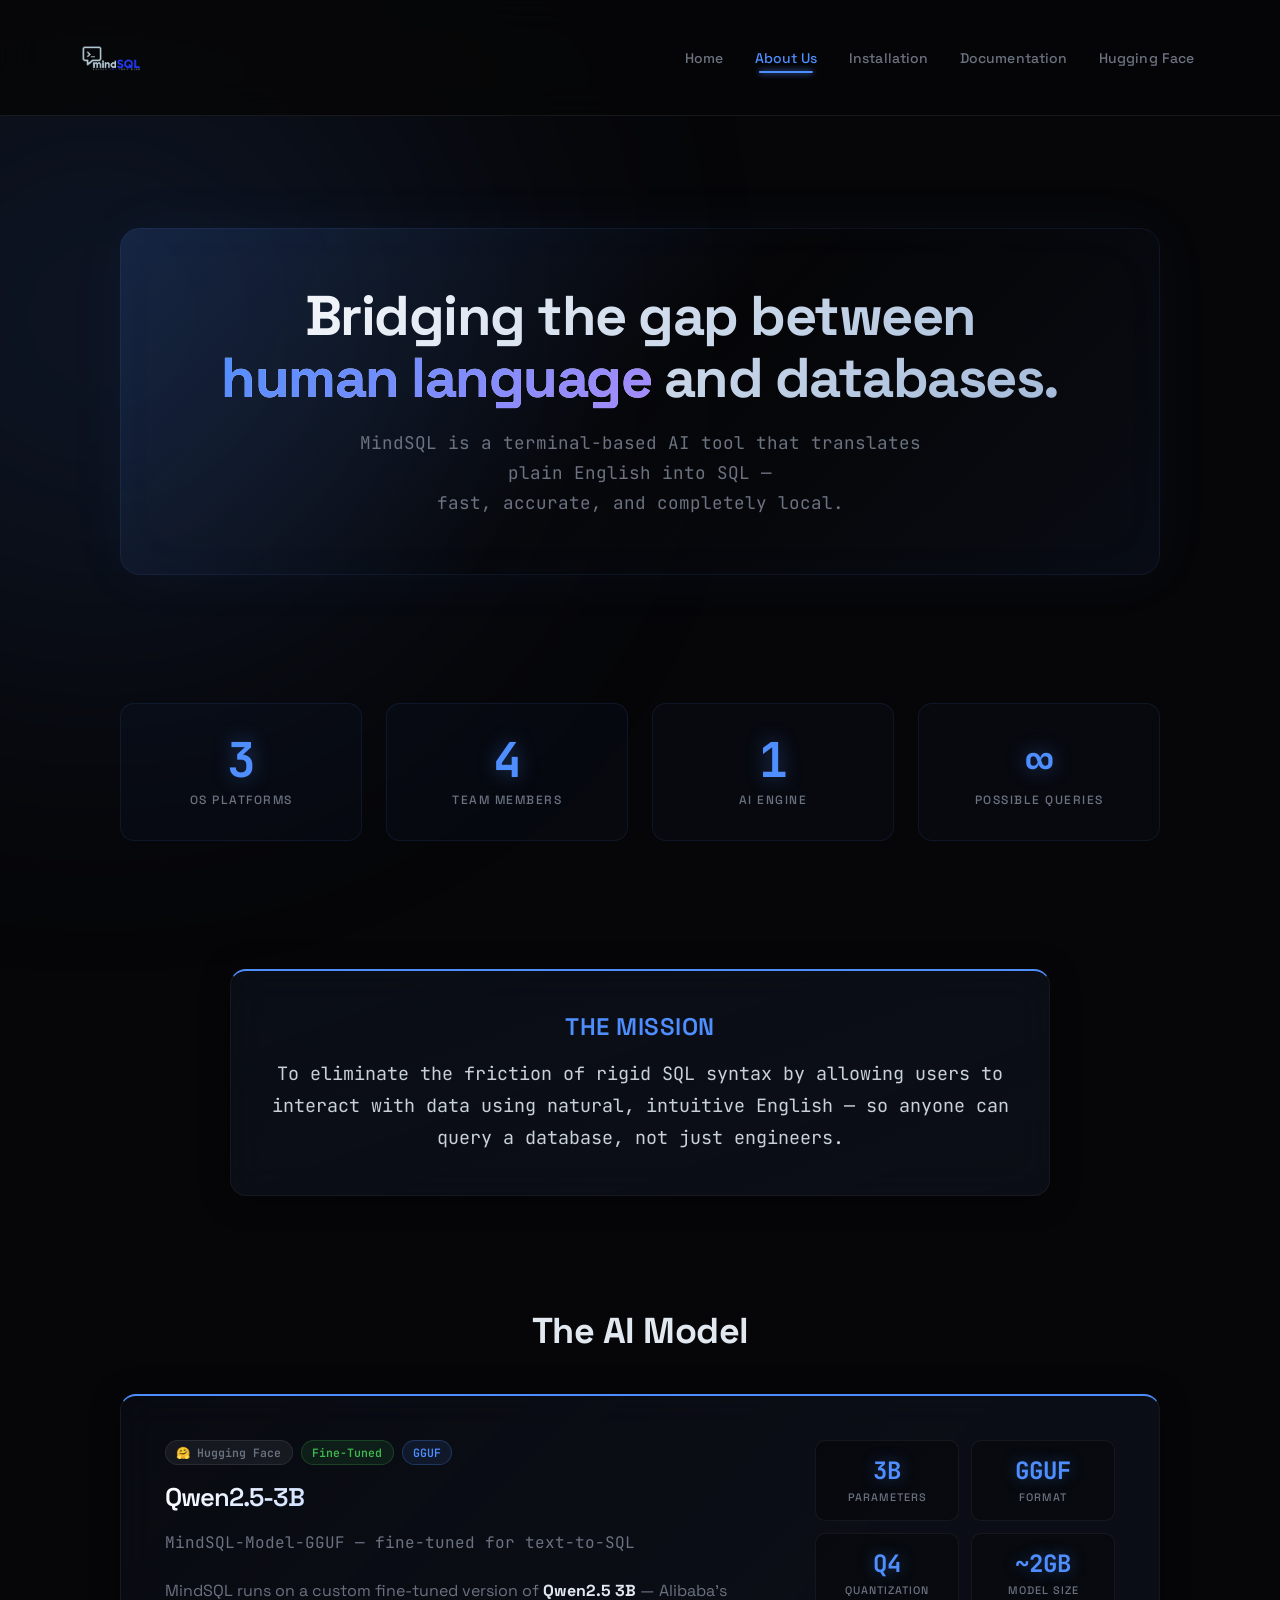
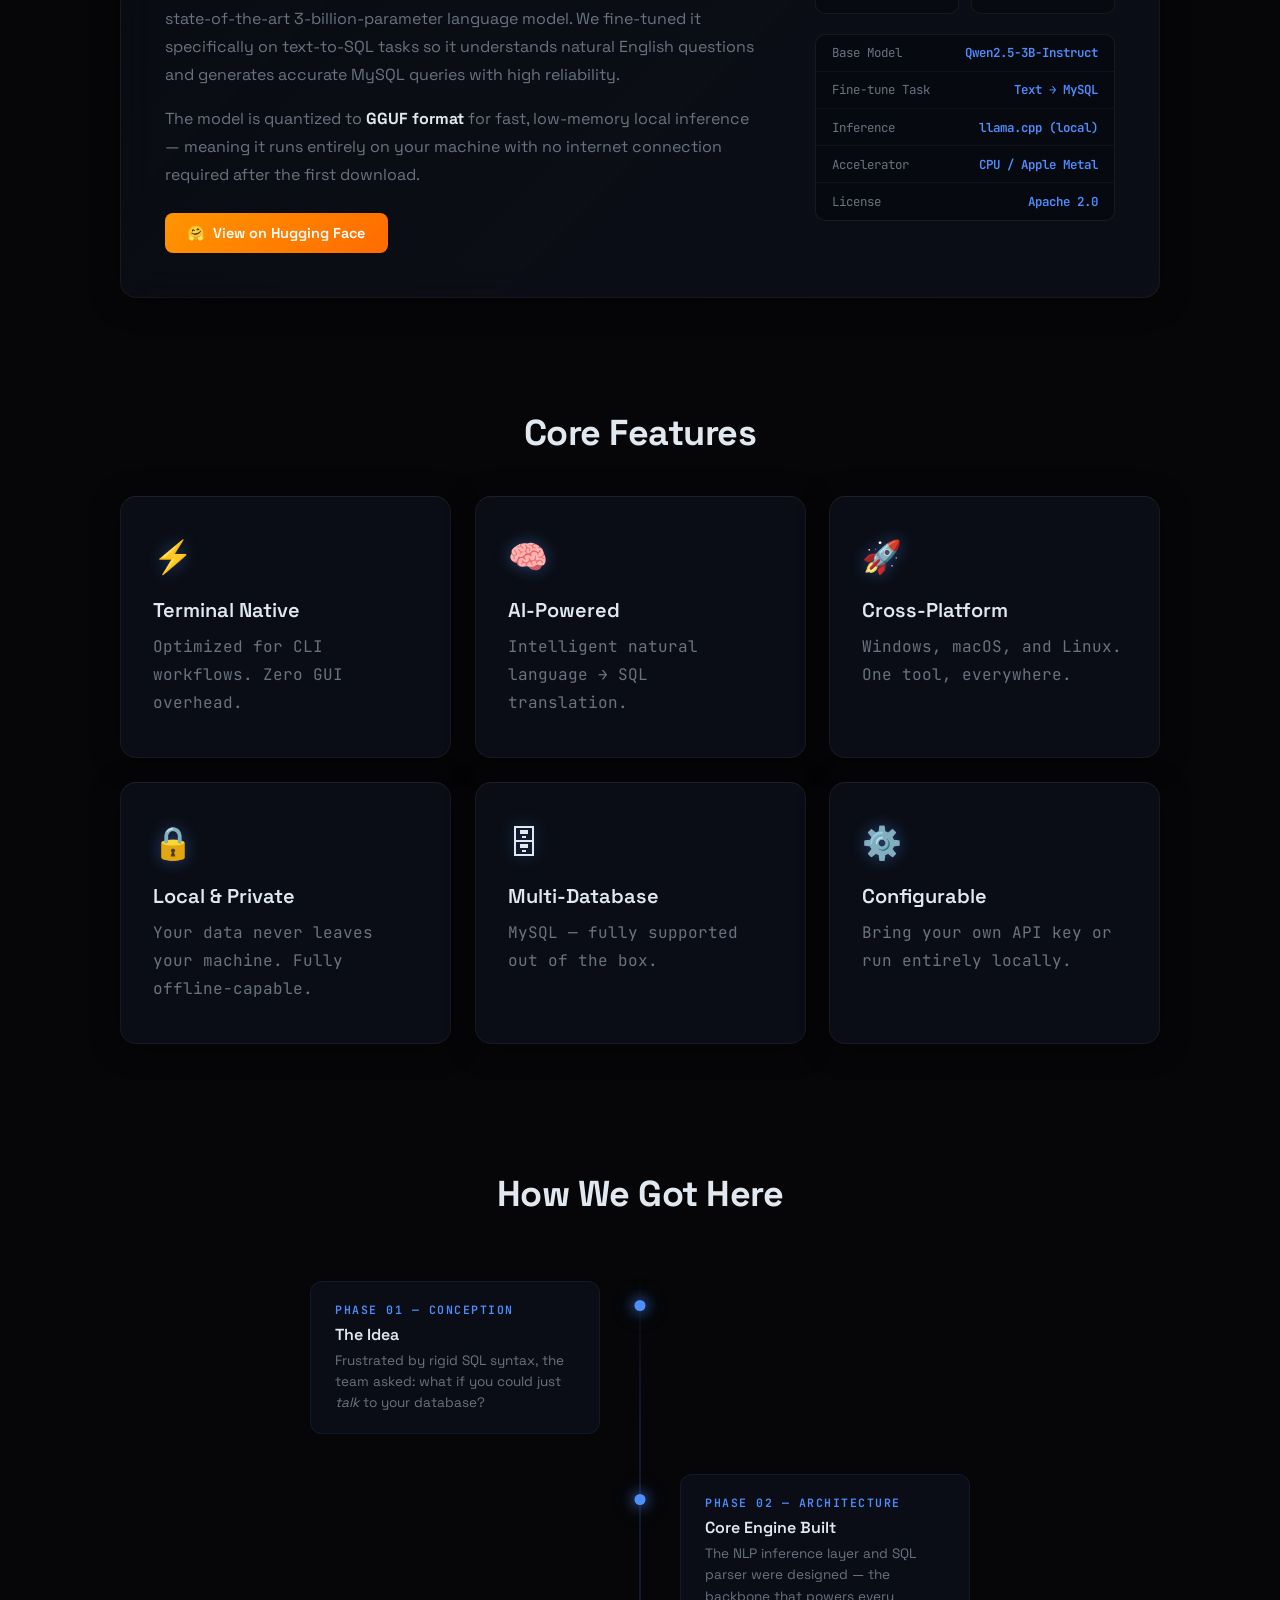
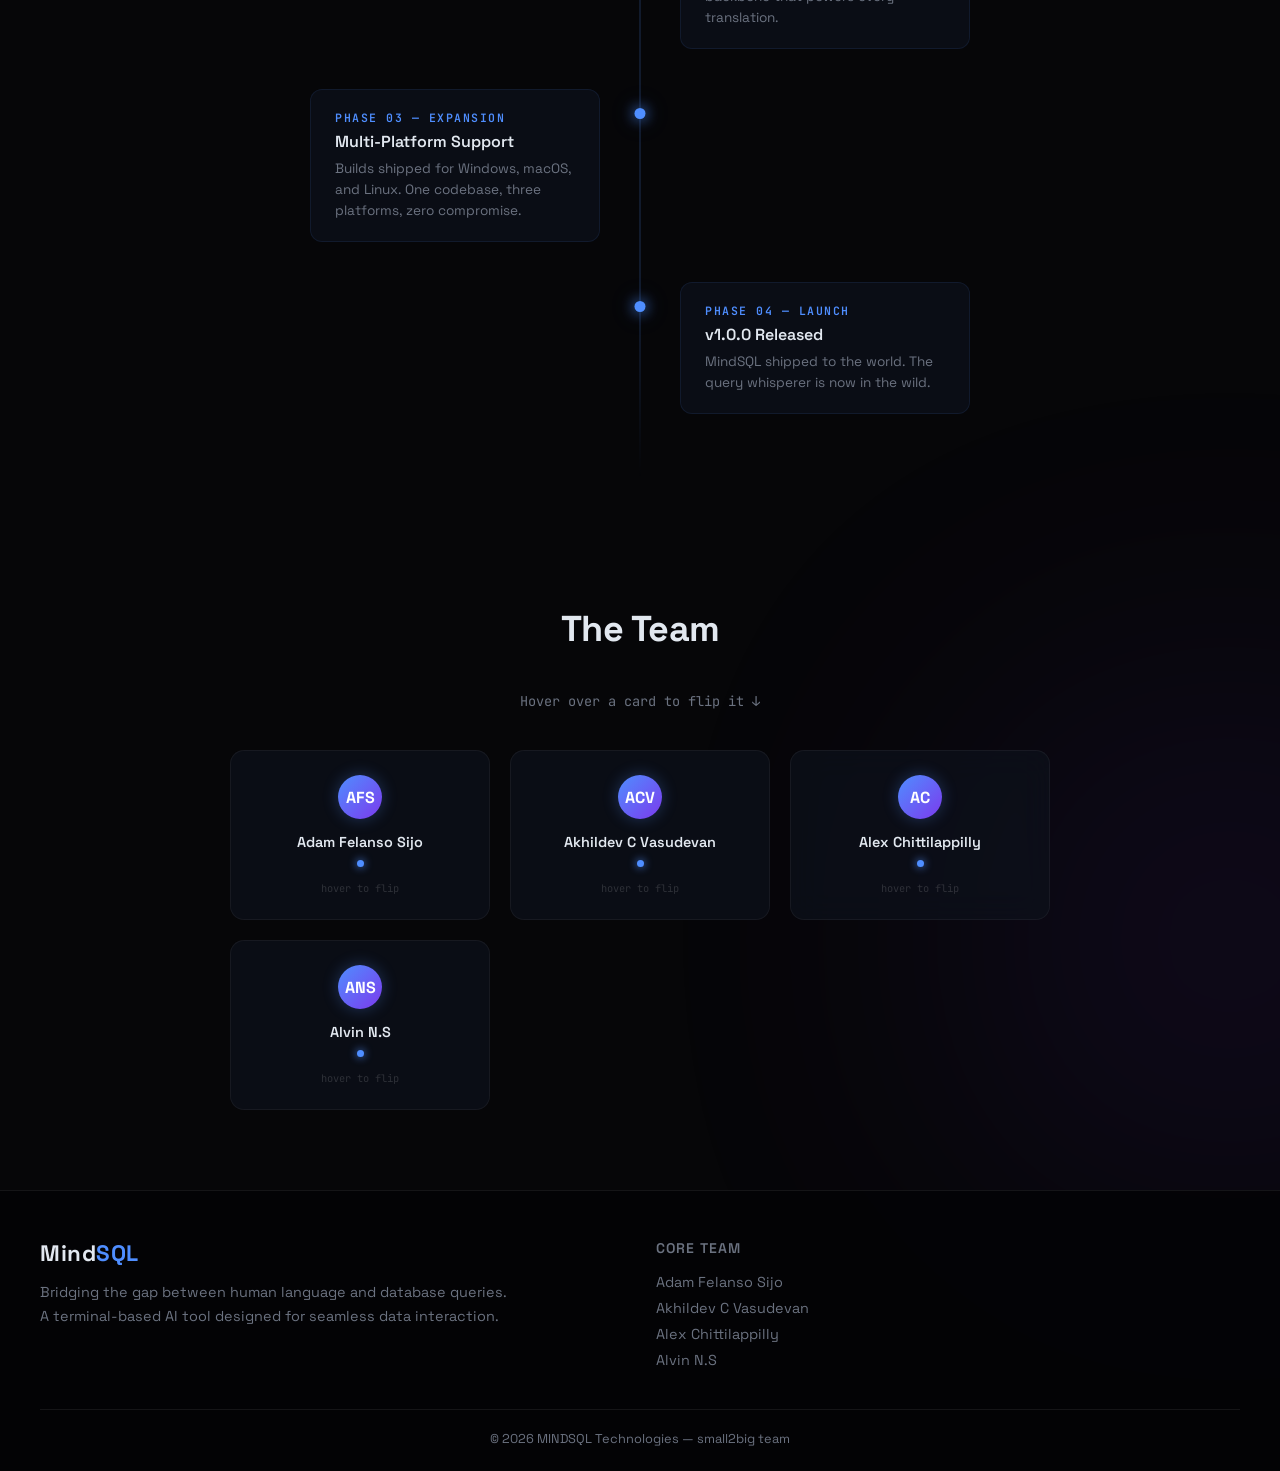
==== commit 6639acd4: "higgingface" ====
--- a/about.html
+++ b/about.html
@@ -13,14 +13,14 @@
     <header class="navbar">
         <div class="nav-container">
             <a href="index.html" class="logo" style="text-decoration:none">
-                <img src="assets/3.png" alt="MINDSQL Logo" style="max-height:48px;width:auto;vertical-align:middle">
+                <img src="assets/3.png" alt="MINDSQL Logo" style="max-height:80px;width:auto;vertical-align:middle">
             </a>
             <nav class="nav-links">
                 <a href="index.html">Home</a>
                 <a href="about.html" class="active">About Us</a>
                 <a href="installation.html">Installation</a>
-                <a href="index.html#docs">Documentation</a>
-                <a href="#github">GitHub</a>
+                <a href="docs.html">Documentation</a>
+                <a href="https://huggingface.co/AKHILDEVCV/MindSQL-Model-GGUF" target="_blank">Hugging Face </a>
             </nav>
         </div>
     </header>
@@ -78,6 +78,80 @@
             </div>
         </section>
 
+        <!-- ── The Model ─────────────────────────────── -->
+        <section class="model-section">
+            <div class="container">
+                <h2 class="section-title">The AI Model</h2>
+                <div class="model-card glass-card">
+                    <div class="model-card-left">
+                        <div class="model-badge-row">
+                            <span class="model-badge">🤗 Hugging Face</span>
+                            <span class="model-badge green">Fine-Tuned</span>
+                            <span class="model-badge blue">GGUF</span>
+                        </div>
+                        <h3 class="model-name">Qwen2.5-3B</h3>
+                        <p class="model-tagline font-mono">MindSQL-Model-GGUF — fine-tuned for text-to-SQL</p>
+                        <p class="model-desc">
+                            MindSQL runs on a custom fine-tuned version of <strong>Qwen2.5 3B</strong> —
+                            Alibaba's state-of-the-art 3-billion-parameter language model. We fine-tuned it
+                            specifically on text-to-SQL tasks so it understands natural English questions
+                            and generates accurate MySQL queries with high reliability.
+                        </p>
+                        <p class="model-desc">
+                            The model is quantized to <strong>GGUF format</strong> for fast,
+                            low-memory local inference — meaning it runs entirely on your machine
+                            with no internet connection required after the first download.
+                        </p>
+                        <a href="https://huggingface.co/AKHILDEVCV/MindSQL-Model-GGUF" target="_blank" class="model-hf-btn">
+                            <span>🤗</span> View on Hugging Face
+                        </a>
+                    </div>
+                    <div class="model-card-right">
+                        <div class="model-stats-grid">
+                            <div class="model-stat">
+                                <div class="model-stat-val">3B</div>
+                                <div class="model-stat-lbl">Parameters</div>
+                            </div>
+                            <div class="model-stat">
+                                <div class="model-stat-val">GGUF</div>
+                                <div class="model-stat-lbl">Format</div>
+                            </div>
+                            <div class="model-stat">
+                                <div class="model-stat-val">Q4</div>
+                                <div class="model-stat-lbl">Quantization</div>
+                            </div>
+                            <div class="model-stat">
+                                <div class="model-stat-val">~2GB</div>
+                                <div class="model-stat-lbl">Model Size</div>
+                            </div>
+                        </div>
+                        <div class="model-arch-box font-mono">
+                            <div class="model-arch-row">
+                                <span class="arch-label">Base Model</span>
+                                <span class="arch-val">Qwen2.5-3B-Instruct</span>
+                            </div>
+                            <div class="model-arch-row">
+                                <span class="arch-label">Fine-tune Task</span>
+                                <span class="arch-val">Text → MySQL</span>
+                            </div>
+                            <div class="model-arch-row">
+                                <span class="arch-label">Inference</span>
+                                <span class="arch-val">llama.cpp (local)</span>
+                            </div>
+                            <div class="model-arch-row">
+                                <span class="arch-label">Accelerator</span>
+                                <span class="arch-val">CPU / Apple Metal</span>
+                            </div>
+                            <div class="model-arch-row">
+                                <span class="arch-label">License</span>
+                                <span class="arch-val">Apache 2.0</span>
+                            </div>
+                        </div>
+                    </div>
+                </div>
+            </div>
+        </section>
+
         <!-- ── Core Features ─────────────────────────── -->
         <section class="features-section">
             <div class="container">
@@ -106,7 +180,7 @@
                     <div class="glass-card feature-item">
                         <span class="feature-icon">🗄</span>
                         <h3>Multi-Database</h3>
-                        <p class="font-mono">PostgreSQL, MySQL, and SQLite out of the box.</p>
+                        <p class="font-mono">MySQL — fully supported out of the box.</p>
                     </div>
                     <div class="glass-card feature-item">
                         <span class="feature-icon">⚙️</span>
@@ -184,6 +258,7 @@
                             <div class="team-card-back">
                                 <div class="tc-role">Lead Developer</div>
                                 <div class="tc-quote">"The architect behind the vision — if it runs, it's his fault."</div>
+                                <a href="https://github.com/Felanso-777" target="_blank" class="tc-github">GITHUB</a>
                             </div>
                         </div>
                     </div>
@@ -200,6 +275,7 @@
                             <div class="team-card-back">
                                 <div class="tc-role">AI Engineer</div>
                                 <div class="tc-quote">"Teaching machines to think in SQL, one prompt at a time."</div>
+                                <a href="https://github.com/AkhildevCV" target="_blank" class="tc-github">GITHUB</a>
                             </div>
                         </div>
                     </div>
@@ -216,6 +292,7 @@
                             <div class="team-card-back">
                                 <div class="tc-role">Backend Developer</div>
                                 <div class="tc-quote">"The query whisperer. If the DB responds, he made it happen."</div>
+                                <a href="https://github.com/buildbyalex" target="_blank" class="tc-github">GITHUB</a>
                             </div>
                         </div>
                     </div>
@@ -232,6 +309,7 @@
                             <div class="team-card-back">
                                 <div class="tc-role">Systems Architect</div>
                                 <div class="tc-quote">"Building on solid foundations — three platforms, zero excuses."</div>
+                                <a href="https://github.com/alvinns" target="_blank" class="tc-github">GITHUB</a>
                             </div>
                         </div>
                     </div>
--- a/styles.css
+++ b/styles.css
@@ -126,7 +126,6 @@
     top: 0; left: 0;
     pointer-events: none;
     z-index: 99997;
-    transition: width 0.25s ease, height 0.25s ease, border-color 0.25s ease, background-color 0.25s ease;
     will-change: transform;
 }
 
@@ -797,6 +796,28 @@
 .tc-role { color: var(--accent-color); font-family: var(--font-mono); font-size: 0.78rem; font-weight: 600; }
 .tc-quote { color: var(--text-muted); font-size: 0.78rem; font-style: italic; line-height: 1.5; }
 .tc-hint  { font-size: 0.65rem; color: rgba(255,255,255,0.15); font-family: var(--font-mono); margin-top: 0.25rem; }
+
+.tc-github {
+    display: inline-flex;
+    align-items: center;
+    gap: 0.3rem;
+    margin-top: 0.5rem;
+    font-family: var(--font-mono);
+    font-size: 0.72rem;
+    font-weight: 600;
+    color: var(--accent-color);
+    text-decoration: none;
+    border: 1px solid rgba(79,142,255,0.3);
+    padding: 0.25rem 0.65rem;
+    border-radius: 20px;
+    background: rgba(79,142,255,0.08);
+    transition: background 0.2s ease, border-color 0.2s ease, color 0.2s ease;
+}
+.tc-github:hover {
+    background: rgba(79,142,255,0.2);
+    border-color: rgba(79,142,255,0.6);
+    color: #fff;
+}
 
 /* ============================================
    TIMELINE
@@ -1123,6 +1144,142 @@
 }
 
 /* ============================================
+   MODEL SECTION
+   ============================================ */
+
+.model-card {
+    display: flex;
+    gap: 3rem;
+    align-items: flex-start;
+    padding: 2.75rem;
+    border-top: 2px solid var(--accent-color);
+    background: linear-gradient(135deg, rgba(79,142,255,0.04) 0%, var(--card-bg) 60%);
+}
+
+@media (max-width: 860px) {
+    .model-card { flex-direction: column; gap: 2rem; }
+}
+
+.model-card-left  { flex: 1; min-width: 0; }
+.model-card-right { width: 300px; flex-shrink: 0; display: flex; flex-direction: column; gap: 1.25rem; }
+
+@media (max-width: 860px) { .model-card-right { width: 100%; } }
+
+.model-badge-row { display: flex; flex-wrap: wrap; gap: 0.5rem; margin-bottom: 1rem; }
+
+.model-badge {
+    font-size: 0.72rem;
+    font-family: var(--font-mono);
+    font-weight: 600;
+    padding: 0.25rem 0.65rem;
+    border-radius: 20px;
+    background: rgba(255,255,255,0.06);
+    color: var(--text-muted);
+    border: 1px solid rgba(255,255,255,0.08);
+}
+.model-badge.green { background: rgba(63,185,80,0.1);  color: var(--green);        border-color: rgba(63,185,80,0.25); }
+.model-badge.blue  { background: rgba(79,142,255,0.1); color: var(--accent-color); border-color: rgba(79,142,255,0.25); }
+
+.model-name {
+    font-size: 2rem;
+    font-weight: 800;
+    color: var(--text-main);
+    letter-spacing: -1px;
+    margin-bottom: 0.25rem;
+    background: linear-gradient(135deg, #fff 0%, var(--accent-color) 100%);
+    -webkit-background-clip: text;
+    -webkit-text-fill-color: transparent;
+    background-clip: text;
+}
+
+.model-tagline { font-size: 0.82rem; color: var(--text-muted); margin-bottom: 1.25rem; }
+
+.model-desc { color: #b0bec5; font-size: 0.93rem; line-height: 1.75; margin-bottom: 1rem; }
+.model-desc strong { color: var(--text-main); }
+
+.model-hf-btn {
+    display: inline-flex;
+    align-items: center;
+    gap: 0.5rem;
+    margin-top: 0.5rem;
+    padding: 0.7rem 1.4rem;
+    border-radius: 8px;
+    background: linear-gradient(135deg, #ff9500 0%, #ff6b00 100%);
+    color: #fff;
+    font-weight: 600;
+    font-size: 0.9rem;
+    text-decoration: none;
+    transition: transform 0.2s ease, box-shadow 0.2s ease;
+    position: relative;
+    overflow: hidden;
+}
+
+.model-hf-btn::after {
+    content: '';
+    position: absolute;
+    top: -50%; left: -120%;
+    width: 60%; height: 200%;
+    background: linear-gradient(90deg, transparent, rgba(255,255,255,0.2), transparent);
+    transform: skewX(-15deg);
+    animation: shimmer 3s ease infinite;
+}
+
+.model-hf-btn:hover { transform: translateY(-2px); box-shadow: 0 8px 24px rgba(255,149,0,0.35); }
+
+.model-stats-grid {
+    display: grid;
+    grid-template-columns: 1fr 1fr;
+    gap: 0.75rem;
+}
+
+.model-stat {
+    background: rgba(0,0,0,0.3);
+    border: 1px solid rgba(255,255,255,0.06);
+    border-radius: 10px;
+    padding: 1rem;
+    text-align: center;
+    transition: border-color 0.2s ease;
+}
+.model-stat:hover { border-color: rgba(79,142,255,0.25); }
+
+.model-stat-val {
+    font-family: var(--font-mono);
+    font-size: 1.5rem;
+    font-weight: 700;
+    color: var(--accent-color);
+    text-shadow: 0 0 16px rgba(79,142,255,0.4);
+    line-height: 1.2;
+    margin-bottom: 0.25rem;
+}
+
+.model-stat-lbl {
+    font-size: 0.68rem;
+    color: var(--text-muted);
+    text-transform: uppercase;
+    letter-spacing: 1px;
+    font-weight: 500;
+}
+
+.model-arch-box {
+    background: #060910;
+    border: 1px solid rgba(255,255,255,0.07);
+    border-radius: 10px;
+    overflow: hidden;
+}
+
+.model-arch-row {
+    display: flex;
+    justify-content: space-between;
+    align-items: center;
+    padding: 0.6rem 1rem;
+    border-bottom: 1px solid rgba(255,255,255,0.04);
+    font-size: 0.78rem;
+}
+.model-arch-row:last-child { border-bottom: none; }
+.arch-label { color: var(--text-muted); }
+.arch-val   { color: var(--accent-color); font-weight: 600; }
+
+/* ============================================
    RESPONSIVE
    ============================================ */
 
